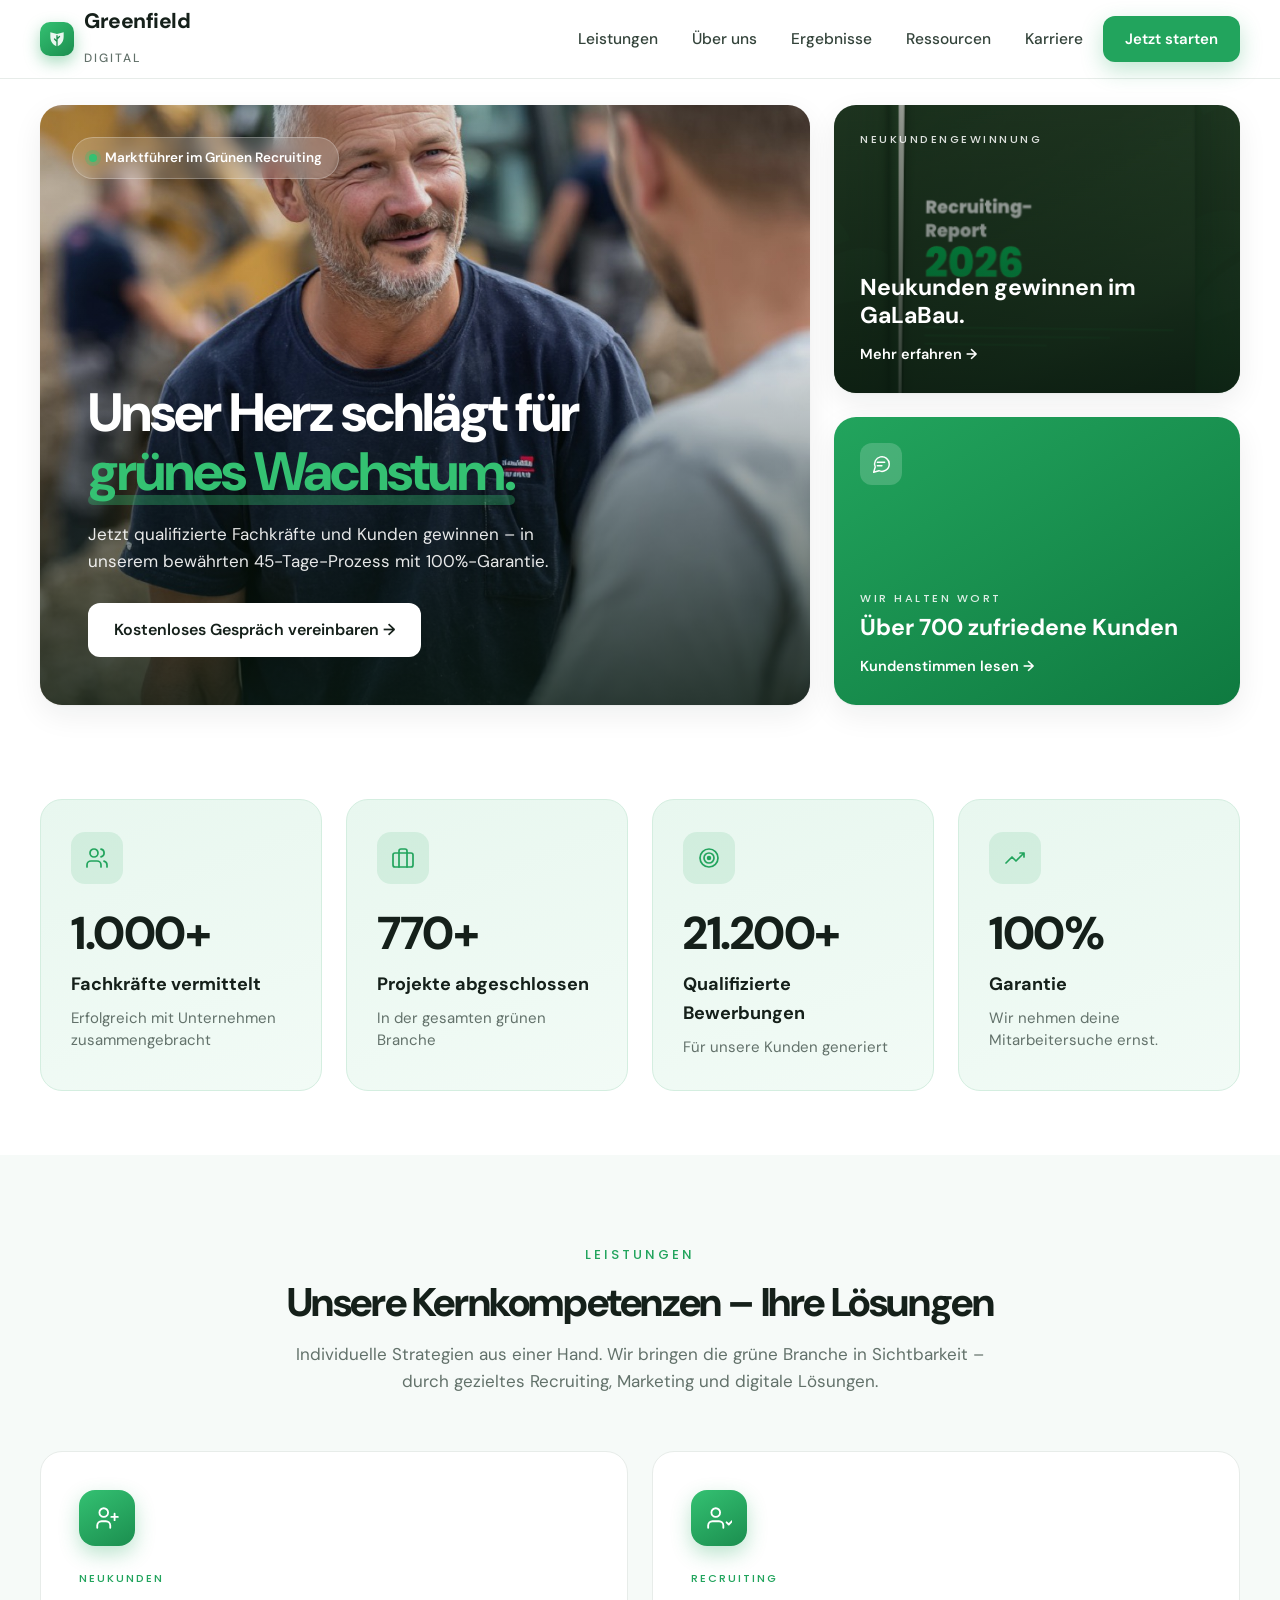
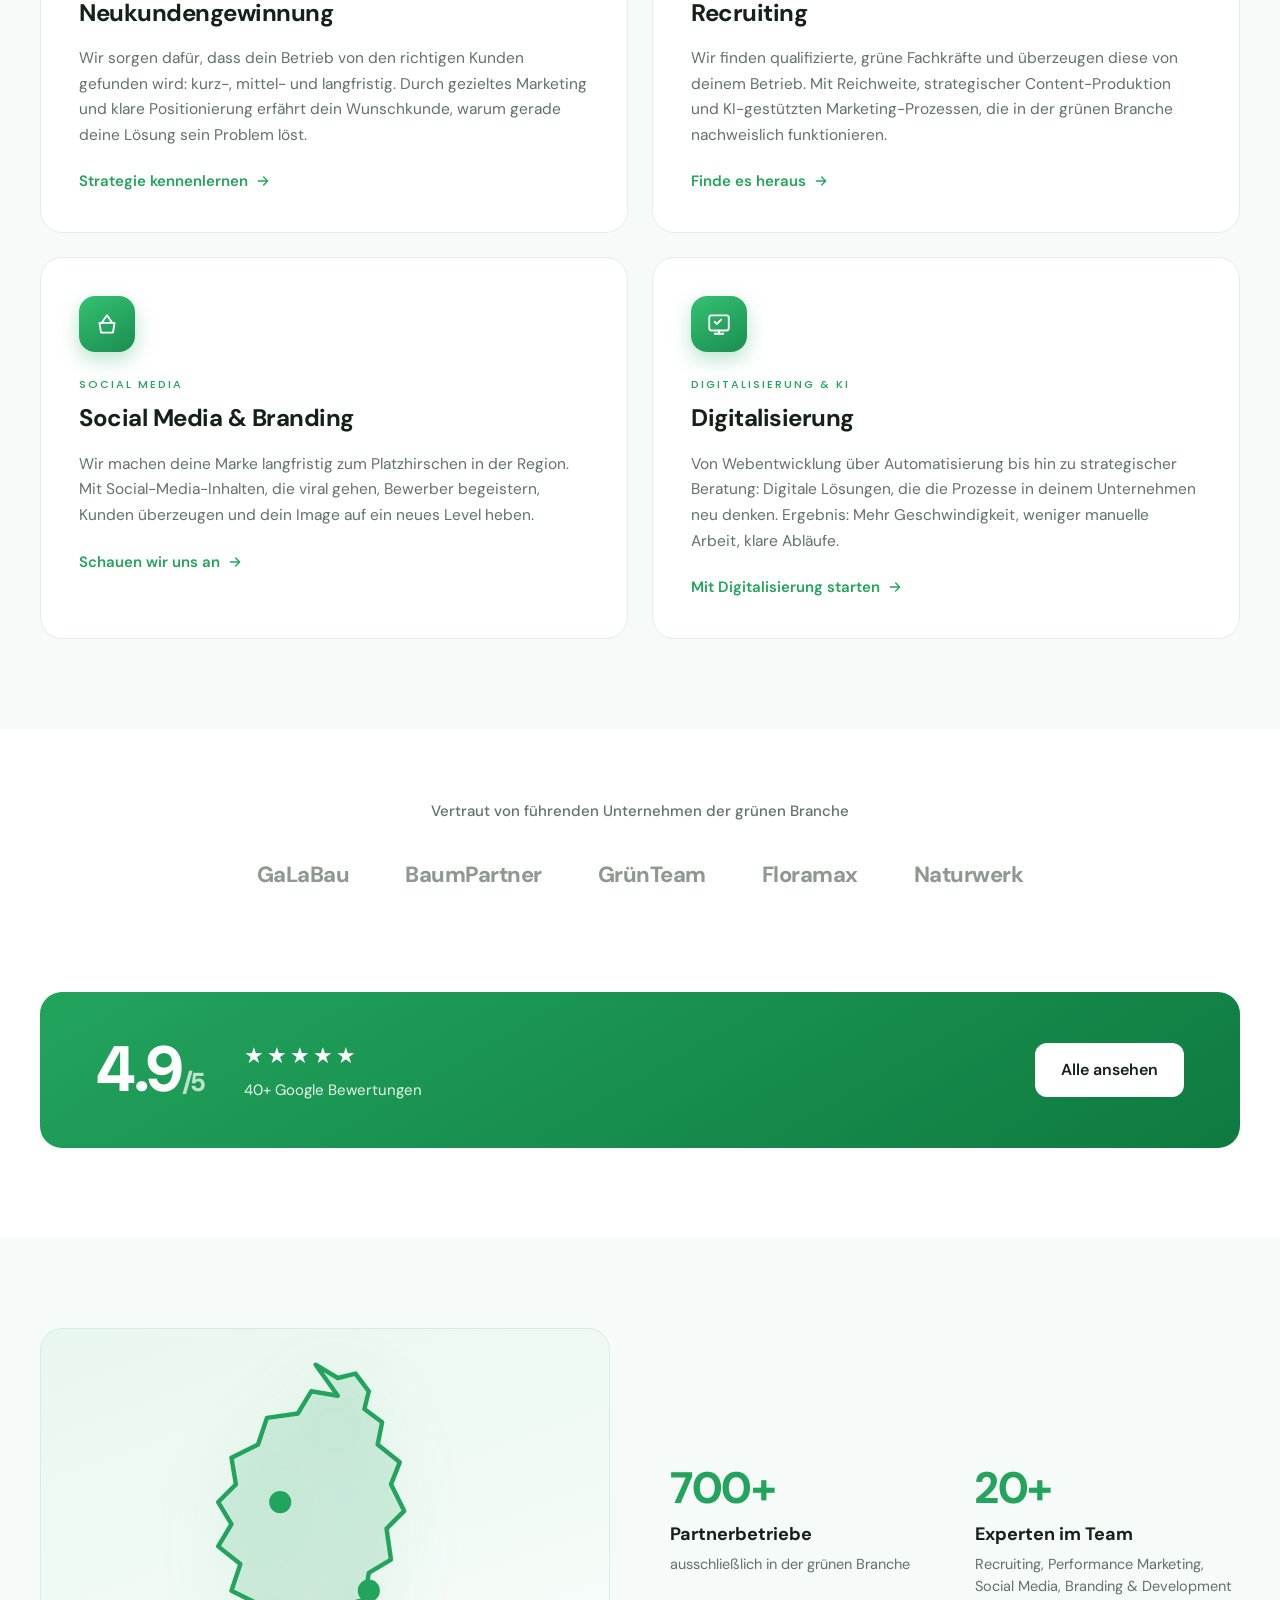
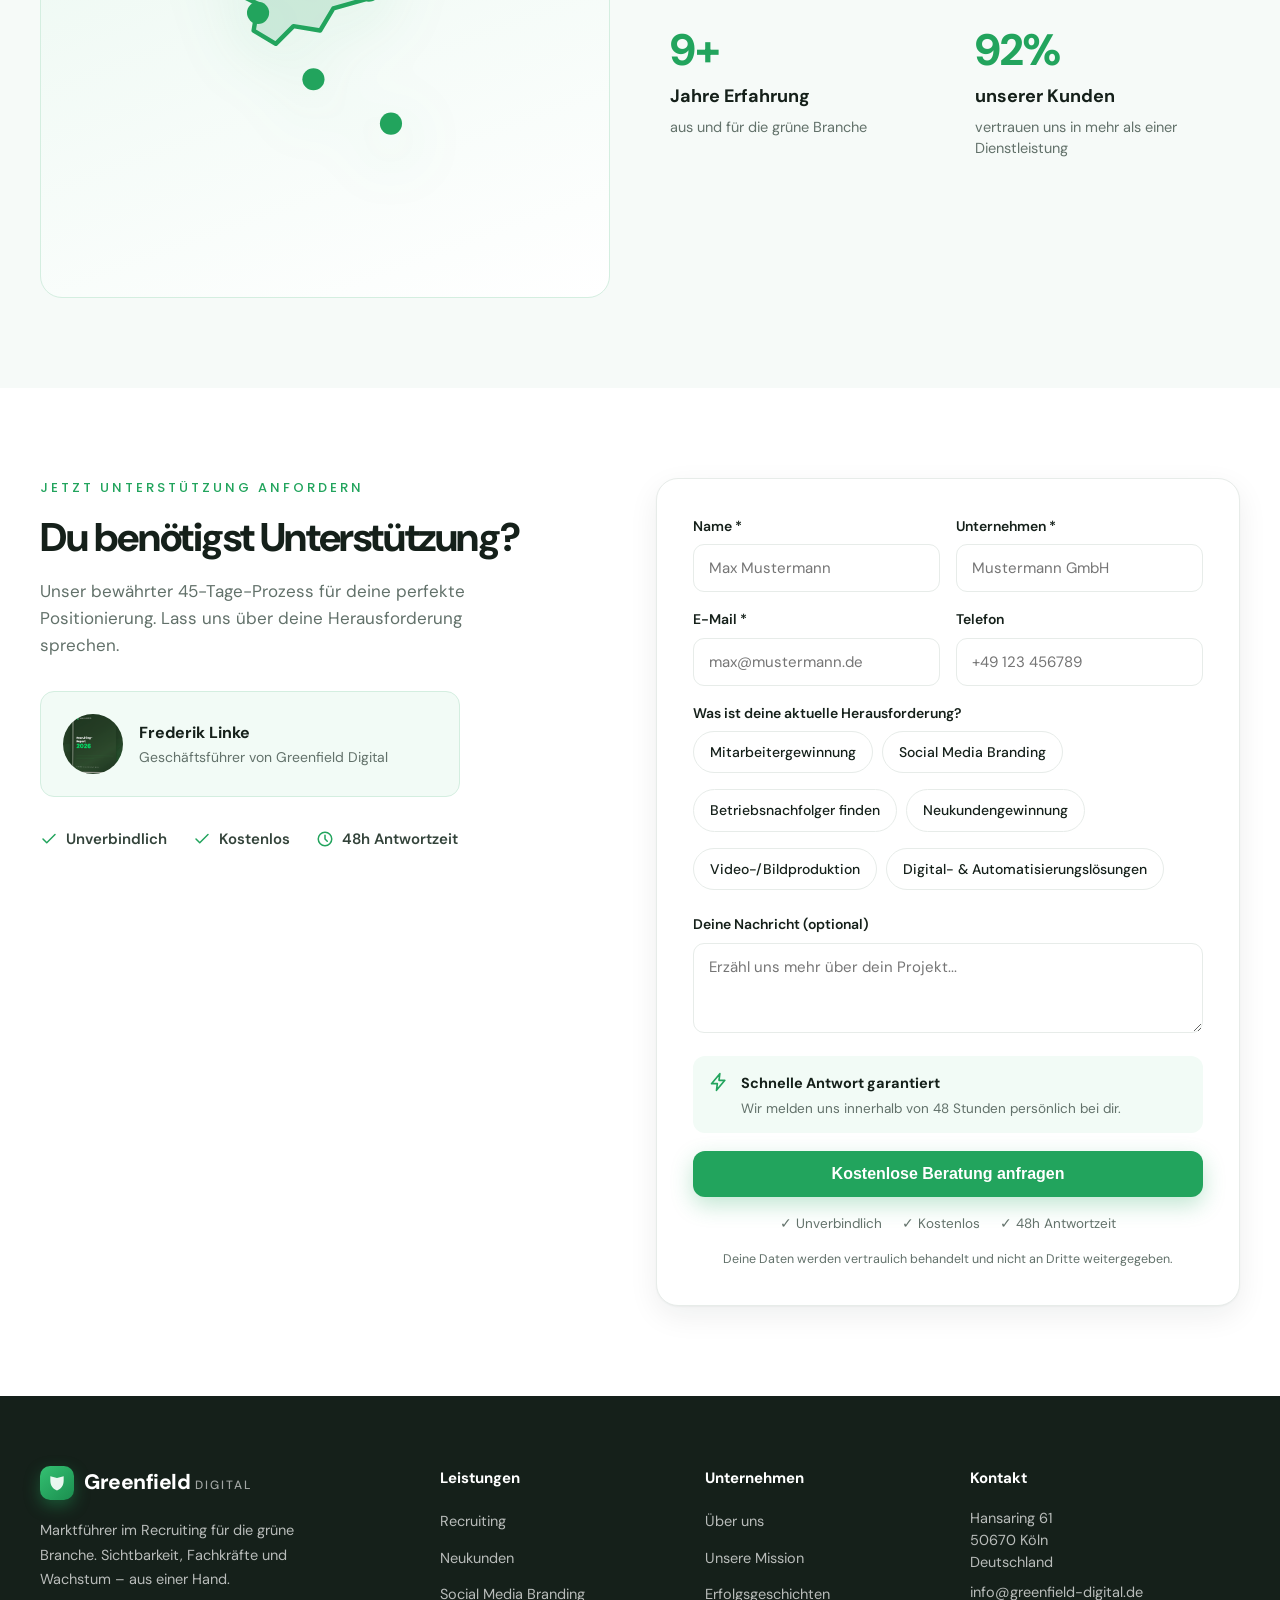
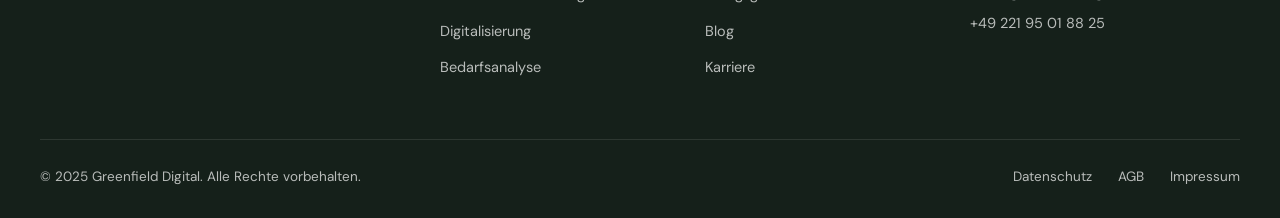
==== index.html @ 6ef6a8eb "Greenfield Digital: Startseite (1:1 Hero/Stats) + Impressum/AGB/Datenschutz + robots/sitemap Co-Auth" ====
<!DOCTYPE html>
<html lang="de">
<head>
<meta charset="UTF-8">
<meta name="viewport" content="width=device-width, initial-scale=1.0">
<title>Greenfield Digital · Recruiting, Marketing & Digitalisierung für die grüne Branche</title>
<meta name="description" content="Greenfield Digital bringt die grüne Branche in Sichtbarkeit. Recruiting, Neukundengewinnung, Social-Media-Branding und Digitalisierung – mit Erfahrung aus über 700 Projekten.">
<meta name="robots" content="index,follow">
<link rel="canonical" href="https://greenfield-digital.de/">
<meta property="og:type" content="website">
<meta property="og:site_name" content="Greenfield Digital">
<meta property="og:title" content="Greenfield Digital · Marktführer im Recruiting für die grüne Branche">
<meta property="og:description" content="Recruiting, Marketing & Digitalisierung für GaLaBau, Baumschulen und die grüne Branche.">
<meta property="og:url" content="https://greenfield-digital.de/">
<meta property="og:image" content="https://greenfield-digital.de/assets/hero.jpg">
<link rel="icon" href="assets/favicon.svg" type="image/svg+xml">
<link rel="preconnect" href="https://fonts.googleapis.com">
<link rel="preconnect" href="https://fonts.gstatic.com" crossorigin>
<link href="https://fonts.googleapis.com/css2?family=DM+Sans:opsz,wght@9..40,400;9..40,500;9..40,600;9..40,700;9..40,800&family=Poppins:wght@500;600&display=swap" rel="stylesheet">
<style>
:root{
  --green:#22A45D; --green-2:#1B8E4F; --green-deep:#0F7A40; --green-glow:#34C172;
  --mint:#E8F7EF; --mint-2:#F2FBF6; --mint-line:#D4EEE0;
  --ink:#15201A; --ink-2:#33433A; --muted:#62716A;
  --bg:#FFFFFF; --soft:#F6FAF8; --line:#E7ECE9;
  --radius:22px; --radius-sm:14px;
  --shadow:0 1px 2px rgba(21,32,26,.04),0 10px 30px rgba(21,32,26,.07);
  --shadow-lg:0 20px 50px rgba(21,32,26,.12);
  --maxw:1320px;
}
*{box-sizing:border-box;margin:0;padding:0}
html{scroll-behavior:smooth}
body{font-family:"DM Sans",-apple-system,BlinkMacSystemFont,"Segoe UI",sans-serif;background:var(--bg);color:var(--ink);line-height:1.6;-webkit-font-smoothing:antialiased}
a{color:inherit;text-decoration:none}
img{max-width:100%;display:block}
.wrap{max-width:var(--maxw);margin:0 auto;padding:0 40px}
.caps{font-family:"Poppins",sans-serif;font-weight:500;font-size:13px;letter-spacing:3px;text-transform:uppercase}
.green{color:var(--green)}
section{position:relative}

/* ---------- Buttons ---------- */
.btn{display:inline-flex;align-items:center;gap:9px;font-weight:600;font-size:16px;padding:14px 26px;border-radius:12px;cursor:pointer;border:0;transition:.18s;white-space:nowrap}
.btn-green{background:var(--green);color:#fff;box-shadow:0 8px 22px rgba(34,164,93,.28)}
.btn-green:hover{background:var(--green-2);transform:translateY(-2px);box-shadow:0 12px 28px rgba(34,164,93,.36)}
.btn-white{background:#fff;color:var(--ink)}
.btn-white:hover{transform:translateY(-2px);box-shadow:var(--shadow)}
.btn-ghost{background:transparent;color:var(--ink);border:1.5px solid var(--line)}
.btn-ghost:hover{border-color:var(--green);color:var(--green)}

/* ---------- Header ---------- */
header{position:sticky;top:0;z-index:60;background:rgba(255,255,255,.86);backdrop-filter:blur(12px);border-bottom:1px solid var(--line)}
.nav{display:flex;align-items:center;gap:16px;height:78px}
.brand{display:flex;align-items:center;gap:10px;font-weight:800;font-size:21px;letter-spacing:-.5px}
.brand .mark{width:34px;height:34px;border-radius:10px;background:linear-gradient(140deg,var(--green-glow),var(--green-2));display:grid;place-items:center;box-shadow:0 6px 16px rgba(34,164,93,.4)}
.brand .mark svg{width:20px;height:20px}
.brand small{font-weight:500;color:var(--muted);letter-spacing:2px;font-size:12px;text-transform:uppercase}
.nav .sp{flex:1}
.nav-links{display:flex;align-items:center;gap:6px}
.nav-link{font-weight:500;font-size:15.5px;color:var(--ink-2);padding:9px 14px;border-radius:9px;transition:.15s}
.nav-link:hover{color:var(--green);background:var(--mint-2)}
.burger{display:none;flex-direction:column;gap:5px;background:none;border:0;cursor:pointer;padding:8px}
.burger span{width:24px;height:2px;background:var(--ink);border-radius:2px;transition:.2s}

/* ---------- Hero ---------- */
.hero{padding:26px 0 30px}
.hero-grid{display:grid;grid-template-columns:1.9fr 1fr;gap:24px;height:600px}
.hero-main{position:relative;border-radius:var(--radius);overflow:hidden;display:flex;flex-direction:column;justify-content:flex-end;padding:48px;color:#fff;box-shadow:var(--shadow)}
.hero-main::after{content:"";position:absolute;inset:0;background:linear-gradient(180deg,rgba(10,30,18,.15) 0%,rgba(10,30,18,.05) 40%,rgba(8,24,14,.78) 100%);z-index:1}
.hero-main img{position:absolute;inset:0;width:100%;height:100%;object-fit:cover;z-index:0}
.hero-main>*{position:relative;z-index:2}
.hero-badge{position:absolute;top:32px;left:32px;display:inline-flex;align-items:center;gap:8px;background:rgba(255,255,255,.16);backdrop-filter:blur(8px);border:1px solid rgba(255,255,255,.25);color:#fff;padding:9px 16px;border-radius:30px;font-size:13.5px;font-weight:600;z-index:2}
.hero-badge .dot{width:8px;height:8px;border-radius:50%;background:var(--green-glow);box-shadow:0 0 0 4px rgba(52,193,114,.3)}
.hero-main h1{font-size:54px;font-weight:800;line-height:1.08;letter-spacing:-2px;max-width:620px}
.hero-main h1 .u{position:relative;color:var(--green-glow)}
.hero-main h1 .u::after{content:"";position:absolute;left:0;right:0;bottom:2px;height:10px;background:rgba(52,193,114,.35);border-radius:6px;z-index:-1}
.hero-main p{margin:20px 0 28px;max-width:500px;font-size:17px;color:rgba(255,255,255,.9)}
.hero-side{display:flex;flex-direction:column;gap:24px}
.hero-card{position:relative;border-radius:var(--radius);overflow:hidden;flex:1;padding:26px;display:flex;flex-direction:column;justify-content:space-between;box-shadow:var(--shadow)}
.hero-card.photo{color:#fff}
.hero-card.photo::after{content:"";position:absolute;inset:0;background:linear-gradient(180deg,rgba(8,24,14,.25),rgba(8,24,14,.8));z-index:1}
.hero-card.photo img{position:absolute;inset:0;width:100%;height:100%;object-fit:cover;z-index:0}
.hero-card.photo>*{position:relative;z-index:2}
.hero-card.green{background:linear-gradient(150deg,var(--green) 0%,var(--green-deep) 100%);color:#fff}
.hero-card .lbl{font-family:"Poppins";font-size:11px;letter-spacing:2.5px;text-transform:uppercase;opacity:.85;font-weight:500}
.hero-card h3{font-size:23px;font-weight:700;line-height:1.2;margin-top:6px}
.hero-card .lnk{font-weight:600;font-size:14.5px;display:inline-flex;align-items:center;gap:6px;margin-top:14px}
.hero-card .qicon{width:42px;height:42px;border-radius:12px;background:rgba(255,255,255,.18);display:grid;place-items:center;margin-bottom:auto}

/* ---------- Stats ---------- */
.stats{padding:64px 0}
.stats-grid{display:grid;grid-template-columns:repeat(4,1fr);gap:24px}
.stat{background:linear-gradient(160deg,var(--mint) 0%,var(--mint-2) 100%);border:1px solid var(--mint-line);border-radius:var(--radius);padding:32px 30px}
.stat .ic{width:52px;height:52px;border-radius:14px;background:rgba(34,164,93,.12);display:grid;place-items:center;margin-bottom:26px}
.stat .ic svg{width:24px;height:24px;stroke:var(--green)}
.stat .num{font-size:46px;font-weight:800;letter-spacing:-1.5px;line-height:1}
.stat .t{font-weight:700;font-size:18px;margin:14px 0 8px}
.stat .s{color:var(--muted);font-size:15px;line-height:1.5}

/* ---------- Section heading ---------- */
.sec-head{text-align:center;max-width:720px;margin:0 auto 56px}
.sec-head .caps{color:var(--green);margin-bottom:14px;display:block}
.sec-head h2{font-size:40px;font-weight:800;letter-spacing:-1.4px;line-height:1.12}
.sec-head p{margin-top:16px;color:var(--muted);font-size:17px}

/* ---------- Kernkompetenzen ---------- */
.komp{padding:90px 0;background:var(--soft)}
.komp-grid{display:grid;grid-template-columns:repeat(2,1fr);gap:24px}
.komp-card{background:#fff;border:1px solid var(--line);border-radius:var(--radius);padding:38px;transition:.2s;position:relative;overflow:hidden}
.komp-card:hover{transform:translateY(-4px);box-shadow:var(--shadow-lg);border-color:var(--mint-line)}
.komp-card .ic{width:56px;height:56px;border-radius:16px;background:linear-gradient(150deg,var(--green-glow),var(--green-2));display:grid;place-items:center;margin-bottom:24px;box-shadow:0 8px 20px rgba(34,164,93,.3)}
.komp-card .ic svg{width:26px;height:26px;stroke:#fff}
.komp-card h3{font-size:24px;font-weight:700;letter-spacing:-.5px}
.komp-card .tag{font-family:"Poppins";font-size:11px;letter-spacing:2px;text-transform:uppercase;color:var(--green);font-weight:500;margin-bottom:6px}
.komp-card p{color:var(--muted);font-size:15.5px;margin:14px 0 20px;line-height:1.65}
.komp-card .lnk{font-weight:600;color:var(--green);display:inline-flex;align-items:center;gap:7px;font-size:15px}
.komp-card .lnk svg{width:16px;height:16px;transition:.2s}
.komp-card:hover .lnk svg{transform:translateX(4px)}

/* ---------- Logos ---------- */
.logos{padding:70px 0;text-align:center}
.logos p{color:var(--muted);font-weight:500;font-size:15px;margin-bottom:34px}
.logo-row{display:flex;align-items:center;justify-content:center;gap:56px;flex-wrap:wrap;opacity:.55}
.logo-row span{font-weight:800;font-size:22px;letter-spacing:-.5px;color:var(--ink-2)}

/* ---------- Review strip ---------- */
.review{padding:30px 0 90px}
.review-box{background:linear-gradient(150deg,var(--green) 0%,var(--green-deep) 100%);border-radius:var(--radius);padding:46px 56px;display:flex;align-items:center;gap:40px;color:#fff;flex-wrap:wrap}
.review-box .score{font-size:64px;font-weight:800;letter-spacing:-2px;line-height:1}
.review-box .score small{font-size:26px;opacity:.7}
.review-box .stars{font-size:22px;letter-spacing:3px}
.review-box .meta{font-size:15px;opacity:.9;margin-top:4px}
.review-box .sp{flex:1}

/* ---------- Map / Zahlen ---------- */
.mapsec{padding:90px 0;background:var(--soft)}
.map-grid{display:grid;grid-template-columns:1fr 1fr;gap:60px;align-items:center}
.map-vis{position:relative;border-radius:var(--radius);overflow:hidden;background:linear-gradient(160deg,var(--mint),#fff);aspect-ratio:1/1;display:grid;place-items:center;border:1px solid var(--mint-line)}
.map-vis svg{width:78%;height:auto;filter:drop-shadow(0 16px 30px rgba(34,164,93,.25))}
.map-stats{display:grid;grid-template-columns:1fr 1fr;gap:30px 40px}
.map-stat .num{font-size:44px;font-weight:800;color:var(--green);letter-spacing:-1.5px;line-height:1}
.map-stat .t{font-weight:700;font-size:18px;margin:10px 0 6px}
.map-stat .s{color:var(--muted);font-size:14.5px;line-height:1.5}

/* ---------- Process / Contact ---------- */
.contact{padding:90px 0}
.contact-grid{display:grid;grid-template-columns:1fr 1.05fr;gap:60px}
.contact-left .caps{color:var(--green);display:block;margin-bottom:16px}
.contact-left h2{font-size:40px;font-weight:800;letter-spacing:-1.4px;line-height:1.12}
.contact-left>p{color:var(--muted);font-size:17px;margin:18px 0 32px;max-width:440px}
.founder{display:flex;align-items:center;gap:16px;padding:22px;background:var(--mint-2);border:1px solid var(--mint-line);border-radius:var(--radius-sm);max-width:420px}
.founder img{width:60px;height:60px;border-radius:50%;object-fit:cover}
.founder b{font-size:16px}.founder span{color:var(--muted);font-size:14px;display:block}
.trust-row{display:flex;gap:26px;margin-top:30px;flex-wrap:wrap}
.trust-row div{display:flex;align-items:center;gap:8px;font-weight:600;font-size:15px;color:var(--ink-2)}
.trust-row svg{width:18px;height:18px;stroke:var(--green)}
.form-card{background:#fff;border:1px solid var(--line);border-radius:var(--radius);padding:36px;box-shadow:var(--shadow)}
.form-row{display:grid;grid-template-columns:1fr 1fr;gap:16px}
.field{margin-bottom:16px}
.field label{display:block;font-weight:600;font-size:14px;margin-bottom:7px}
.field input,.field textarea,.field select{width:100%;border:1.5px solid var(--line);border-radius:11px;padding:13px 15px;font-family:inherit;font-size:15px;color:var(--ink);transition:.15s;background:#fff}
.field input:focus,.field textarea:focus,.field select:focus{outline:0;border-color:var(--green);box-shadow:0 0 0 4px rgba(34,164,93,.12)}
.field textarea{resize:vertical;min-height:90px}
.chips{display:flex;flex-wrap:wrap;gap:9px}
.chip{position:relative;cursor:pointer}
.chip input{position:absolute;opacity:0}
.chip span{display:inline-block;border:1.5px solid var(--line);border-radius:30px;padding:9px 16px;font-size:14px;font-weight:500;transition:.15s}
.chip input:checked+span{background:var(--mint);border-color:var(--green);color:var(--green-deep)}
.form-note{display:flex;gap:12px;align-items:flex-start;background:var(--mint-2);border-radius:12px;padding:14px 16px;margin:6px 0 18px}
.form-note svg{width:20px;height:20px;stroke:var(--green);flex-shrink:0;margin-top:2px}
.form-note b{font-size:14.5px}.form-note p{font-size:13.5px;color:var(--muted);margin-top:2px}
.form-meta{display:flex;gap:20px;justify-content:center;margin-top:16px;color:var(--muted);font-size:13.5px;flex-wrap:wrap}
.form-meta span{display:flex;align-items:center;gap:6px}
.form-disc{text-align:center;color:var(--muted);font-size:12.5px;margin-top:14px}
.form-ok{display:none;text-align:center;padding:40px 20px}
.form-ok svg{width:56px;height:56px;stroke:var(--green);margin:0 auto 16px}
.form-ok h3{font-size:24px;font-weight:800}

/* ---------- Footer ---------- */
footer{background:var(--ink);color:rgba(255,255,255,.7);padding:70px 0 30px}
.foot-grid{display:grid;grid-template-columns:1.6fr 1fr 1fr 1.2fr;gap:40px;padding-bottom:48px;border-bottom:1px solid rgba(255,255,255,.1)}
.foot-brand .brand{color:#fff;margin-bottom:18px}
.foot-brand p{font-size:14.5px;line-height:1.7;max-width:300px}
footer h4{color:#fff;font-size:15px;font-weight:700;margin-bottom:18px}
footer ul{list-style:none}
footer li{margin-bottom:11px}
footer li a{font-size:14.5px;transition:.15s}
footer li a:hover{color:var(--green-glow)}
.foot-contact div{font-size:14.5px;margin-bottom:9px;line-height:1.5}
.foot-bottom{display:flex;justify-content:space-between;align-items:center;padding-top:26px;flex-wrap:wrap;gap:14px;font-size:13.5px}
.foot-bottom a{margin-left:22px}.foot-bottom a:hover{color:var(--green-glow)}

/* ---------- Reveal animation ---------- */
.rv{opacity:0;transform:translateY(28px);transition:opacity .7s cubic-bezier(.2,.6,.2,1),transform .7s cubic-bezier(.2,.6,.2,1)}
.rv.in{opacity:1;transform:none}

/* ---------- Responsive ---------- */
@media(max-width:980px){
  .wrap{padding:0 22px}
  .nav-links{display:none}
  .burger{display:flex}
  .nav-links.open{display:flex;position:absolute;top:78px;left:0;right:0;flex-direction:column;background:#fff;padding:16px 22px;border-bottom:1px solid var(--line);gap:4px}
  .hero-grid{grid-template-columns:1fr;height:auto}
  .hero-main{height:520px}
  .hero-side{flex-direction:row}
  .stats-grid{grid-template-columns:repeat(2,1fr)}
  .komp-grid{grid-template-columns:1fr}
  .map-grid,.contact-grid{grid-template-columns:1fr;gap:40px}
  .map-vis{max-width:420px;margin:0 auto;width:100%}
  .foot-grid{grid-template-columns:1fr 1fr}
  .hero-main h1{font-size:40px}
  .sec-head h2,.contact-left h2{font-size:30px}
}
@media(max-width:600px){
  .hero-side{flex-direction:column}
  .stats-grid{grid-template-columns:1fr}
  .form-row{grid-template-columns:1fr}
  .foot-grid{grid-template-columns:1fr}
  .review-box{padding:32px}
  .hero-main{padding:30px}
}
</style>
</head>
<body>

<!-- ============ HEADER ============ -->
<header>
  <div class="wrap nav">
    <a href="/" class="brand">
      <span class="mark"><svg viewBox="0 0 24 24" fill="none"><path d="M12 21c5-2 8-6 8-12V4l-8 2-8-2v5c0 6 3 10 8 12Z" fill="#fff" opacity=".9"/><path d="M12 21V8M12 12l3-3M12 15l-3-3" stroke="var(--green-2)" stroke-width="1.6" stroke-linecap="round"/></svg></span>
      <span>Greenfield<br><small>Digital</small></span>
    </a>
    <div class="sp"></div>
    <nav class="nav-links" id="menu">
      <a class="nav-link" href="#leistungen">Leistungen</a>
      <a class="nav-link" href="#ueber">Über uns</a>
      <a class="nav-link" href="#ergebnisse">Ergebnisse</a>
      <a class="nav-link" href="#ressourcen">Ressourcen</a>
      <a class="nav-link" href="#karriere">Karriere</a>
      <a class="btn btn-green" href="#kontakt" style="padding:11px 22px;font-size:15px">Jetzt starten</a>
    </nav>
    <button class="burger" id="burger" aria-label="Menü"><span></span><span></span><span></span></button>
  </div>
</header>

<!-- ============ HERO ============ -->
<section class="hero">
  <div class="wrap">
    <div class="hero-grid">
      <div class="hero-main">
        <img src="assets/hero.jpg" alt="Grüne Landschaft – Greenfield Digital">
        <span class="hero-badge"><span class="dot"></span>Marktführer im Grünen Recruiting</span>
        <h1>Unser Herz schlägt für <span class="u">grünes Wachstum.</span></h1>
        <p>Jetzt qualifizierte Fachkräfte und Kunden gewinnen – in unserem bewährten 45-Tage-Prozess mit 100%-Garantie.</p>
        <div><a href="#kontakt" class="btn btn-white">Kostenloses Gespräch vereinbaren →</a></div>
      </div>
      <div class="hero-side">
        <div class="hero-card photo">
          <img src="assets/team-1.jpg" alt="Neukunden gewinnen im GaLaBau">
          <span class="lbl">Neukundengewinnung</span>
          <div>
            <h3>Neukunden gewinnen im GaLaBau.</h3>
            <a class="lnk" href="#leistungen">Mehr erfahren →</a>
          </div>
        </div>
        <div class="hero-card green">
          <span class="qicon"><svg viewBox="0 0 24 24" width="22" height="22" fill="none"><path d="M8 10h8M8 14h5M21 12a8 8 0 0 1-11.3 7.3L4 21l1.7-5.7A8 8 0 1 1 21 12Z" stroke="#fff" stroke-width="1.6" stroke-linecap="round" stroke-linejoin="round"/></svg></span>
          <span class="lbl">Wir halten Wort</span>
          <div>
            <h3>Über 700 zufriedene Kunden</h3>
            <a class="lnk" href="#ergebnisse">Kundenstimmen lesen →</a>
          </div>
        </div>
      </div>
    </div>
  </div>
</section>

<!-- ============ STATS ============ -->
<section class="stats" id="ergebnisse">
  <div class="wrap">
    <div class="stats-grid">
      <div class="stat rv">
        <div class="ic"><svg viewBox="0 0 24 24" fill="none" stroke-width="1.7"><path d="M16 21v-2a4 4 0 0 0-4-4H6a4 4 0 0 0-4 4v2M9 11a4 4 0 1 0 0-8 4 4 0 0 0 0 8ZM22 21v-2a4 4 0 0 0-3-3.9M16 3.1a4 4 0 0 1 0 7.8" stroke-linecap="round" stroke-linejoin="round"/></svg></div>
        <div class="num">1.000+</div><div class="t">Fachkräfte vermittelt</div>
        <div class="s">Erfolgreich mit Unternehmen zusammengebracht</div>
      </div>
      <div class="stat rv">
        <div class="ic"><svg viewBox="0 0 24 24" fill="none" stroke-width="1.7"><rect x="2" y="7" width="20" height="14" rx="2"/><path d="M16 21V5a2 2 0 0 0-2-2h-4a2 2 0 0 0-2 2v16" stroke-linecap="round"/></svg></div>
        <div class="num">770+</div><div class="t">Projekte abgeschlossen</div>
        <div class="s">In der gesamten grünen Branche</div>
      </div>
      <div class="stat rv">
        <div class="ic"><svg viewBox="0 0 24 24" fill="none" stroke-width="1.7"><circle cx="12" cy="12" r="9"/><circle cx="12" cy="12" r="5"/><circle cx="12" cy="12" r="1.4" fill="var(--green)"/></svg></div>
        <div class="num">21.200+</div><div class="t">Qualifizierte Bewerbungen</div>
        <div class="s">Für unsere Kunden generiert</div>
      </div>
      <div class="stat rv">
        <div class="ic"><svg viewBox="0 0 24 24" fill="none" stroke-width="1.7"><path d="M3 17l6-6 4 4 8-8M21 7v4M21 7h-4" stroke-linecap="round" stroke-linejoin="round"/></svg></div>
        <div class="num">100%</div><div class="t">Garantie</div>
        <div class="s">Wir nehmen deine Mitarbeitersuche ernst.</div>
      </div>
    </div>
  </div>
</section>

<!-- ============ KERNKOMPETENZEN ============ -->
<section class="komp" id="leistungen">
  <div class="wrap">
    <div class="sec-head rv">
      <span class="caps">Leistungen</span>
      <h2>Unsere Kernkompetenzen – Ihre Lösungen</h2>
      <p>Individuelle Strategien aus einer Hand. Wir bringen die grüne Branche in Sichtbarkeit – durch gezieltes Recruiting, Marketing und digitale Lösungen.</p>
    </div>
    <div class="komp-grid">
      <div class="komp-card rv">
        <div class="ic"><svg viewBox="0 0 24 24" fill="none" stroke-width="1.7"><path d="M3 21v-2a4 4 0 0 1 4-4h4a4 4 0 0 1 4 4v2M9 11a4 4 0 1 0 0-8 4 4 0 0 0 0 8ZM19 8v6M16 11h6" stroke-linecap="round" stroke-linejoin="round"/></svg></div>
        <div class="tag">Neukunden</div>
        <h3>Neukundengewinnung</h3>
        <p>Wir sorgen dafür, dass dein Betrieb von den richtigen Kunden gefunden wird: kurz-, mittel- und langfristig. Durch gezieltes Marketing und klare Positionierung erfährt dein Wunschkunde, warum gerade deine Lösung sein Problem löst.</p>
        <a class="lnk" href="#kontakt">Strategie kennenlernen <svg viewBox="0 0 24 24" fill="none" stroke="currentColor" stroke-width="2"><path d="M5 12h14M13 6l6 6-6 6" stroke-linecap="round" stroke-linejoin="round"/></svg></a>
      </div>
      <div class="komp-card rv">
        <div class="ic"><svg viewBox="0 0 24 24" fill="none" stroke-width="1.7"><path d="M16 21v-2a4 4 0 0 0-4-4H6a4 4 0 0 0-4 4v2M9 11a4 4 0 1 0 0-8 4 4 0 0 0 0 8ZM19 16l2 2 4-4" stroke-linecap="round" stroke-linejoin="round"/></svg></div>
        <div class="tag">Recruiting</div>
        <h3>Recruiting</h3>
        <p>Wir finden qualifizierte, grüne Fachkräfte und überzeugen diese von deinem Betrieb. Mit Reichweite, strategischer Content-Produktion und KI-gestützten Marketing-Prozessen, die in der grünen Branche nachweislich funktionieren.</p>
        <a class="lnk" href="#kontakt">Finde es heraus <svg viewBox="0 0 24 24" fill="none" stroke="currentColor" stroke-width="2"><path d="M5 12h14M13 6l6 6-6 6" stroke-linecap="round" stroke-linejoin="round"/></svg></a>
      </div>
      <div class="komp-card rv">
        <div class="ic"><svg viewBox="0 0 24 24" fill="none" stroke-width="1.7"><path d="M7 11l5-7 5 7M5 11h14l-1.5 9h-11L5 11Z" stroke-linecap="round" stroke-linejoin="round"/></svg></div>
        <div class="tag">Social Media</div>
        <h3>Social Media &amp; Branding</h3>
        <p>Wir machen deine Marke langfristig zum Platzhirschen in der Region. Mit Social-Media-Inhalten, die viral gehen, Bewerber begeistern, Kunden überzeugen und dein Image auf ein neues Level heben.</p>
        <a class="lnk" href="#kontakt">Schauen wir uns an <svg viewBox="0 0 24 24" fill="none" stroke="currentColor" stroke-width="2"><path d="M5 12h14M13 6l6 6-6 6" stroke-linecap="round" stroke-linejoin="round"/></svg></a>
      </div>
      <div class="komp-card rv">
        <div class="ic"><svg viewBox="0 0 24 24" fill="none" stroke-width="1.7"><rect x="3" y="4" width="18" height="14" rx="2"/><path d="M8 21h8M12 18v3M8 10l2 2 4-4" stroke-linecap="round" stroke-linejoin="round"/></svg></div>
        <div class="tag">Digitalisierung &amp; KI</div>
        <h3>Digitalisierung</h3>
        <p>Von Webentwicklung über Automatisierung bis hin zu strategischer Beratung: Digitale Lösungen, die die Prozesse in deinem Unternehmen neu denken. Ergebnis: Mehr Geschwindigkeit, weniger manuelle Arbeit, klare Abläufe.</p>
        <a class="lnk" href="#kontakt">Mit Digitalisierung starten <svg viewBox="0 0 24 24" fill="none" stroke="currentColor" stroke-width="2"><path d="M5 12h14M13 6l6 6-6 6" stroke-linecap="round" stroke-linejoin="round"/></svg></a>
      </div>
    </div>
  </div>
</section>

<!-- ============ LOGOS ============ -->
<section class="logos" id="ueber">
  <div class="wrap">
    <p>Vertraut von führenden Unternehmen der grünen Branche</p>
    <div class="logo-row">
      <span>GaLaBau</span><span>BaumPartner</span><span>GrünTeam</span><span>Floramax</span><span>Naturwerk</span>
    </div>
  </div>
</section>

<!-- ============ REVIEW STRIP ============ -->
<section class="review">
  <div class="wrap">
    <div class="review-box rv">
      <div class="score">4.9<small>/5</small></div>
      <div>
        <div class="stars">★★★★★</div>
        <div class="meta">40+ Google Bewertungen</div>
      </div>
      <div class="sp"></div>
      <a href="#ergebnisse" class="btn btn-white">Alle ansehen</a>
    </div>
  </div>
</section>

<!-- ============ MAP / ZAHLEN ============ -->
<section class="mapsec">
  <div class="wrap">
    <div class="map-grid">
      <div class="map-vis rv">
        <svg viewBox="0 0 200 240" fill="none" aria-label="Deutschland">
          <path d="M96 8l10 6 8-2 6 8-2 8 8 6-2 10 10 8-4 10 6 12-8 8 2 14-10 6-2 12-14 4-6 10-12-2-8 8-10-6 2-12-12-6 4-12-10-8 6-10-6-10 8-8-2-12 12-6 4-12 14-2 6-10 12 2Z" fill="var(--green)" opacity=".15"/>
          <path d="M96 8l10 6 8-2 6 8-2 8 8 6-2 10 10 8-4 10 6 12-8 8 2 14-10 6-2 12-14 4-6 10-12-2-8 8-10-6 2-12-12-6 4-12-10-8 6-10-6-10 8-8-2-12 12-6 4-12 14-2 6-10 12 2Z" stroke="var(--green)" stroke-width="2" stroke-linejoin="round"/>
          <circle cx="80" cy="70" r="5" fill="var(--green)"/><circle cx="120" cy="110" r="5" fill="var(--green)"/>
          <circle cx="95" cy="150" r="5" fill="var(--green)"/><circle cx="70" cy="120" r="5" fill="var(--green)"/>
          <circle cx="130" cy="170" r="5" fill="var(--green)"/>
        </svg>
      </div>
      <div>
        <div class="map-stats">
          <div class="map-stat rv"><div class="num">700+</div><div class="t">Partnerbetriebe</div><div class="s">ausschließlich in der grünen Branche</div></div>
          <div class="map-stat rv"><div class="num">20+</div><div class="t">Experten im Team</div><div class="s">Recruiting, Performance Marketing, Social Media, Branding & Development</div></div>
          <div class="map-stat rv"><div class="num">9+</div><div class="t">Jahre Erfahrung</div><div class="s">aus und für die grüne Branche</div></div>
          <div class="map-stat rv"><div class="num">92%</div><div class="t">unserer Kunden</div><div class="s">vertrauen uns in mehr als einer Dienstleistung</div></div>
        </div>
      </div>
    </div>
  </div>
</section>

<!-- ============ KONTAKT / PROZESS ============ -->
<section class="contact" id="kontakt">
  <div class="wrap">
    <div class="contact-grid">
      <div class="contact-left rv">
        <span class="caps">Jetzt Unterstützung anfordern</span>
        <h2>Du benötigst Unterstützung?</h2>
        <p>Unser bewährter 45-Tage-Prozess für deine perfekte Positionierung. Lass uns über deine Herausforderung sprechen.</p>
        <div class="founder">
          <img src="assets/team-1.jpg" alt="Frederik Linke">
          <div><b>Frederik Linke</b><span>Geschäftsführer von Greenfield Digital</span></div>
        </div>
        <div class="trust-row">
          <div><svg viewBox="0 0 24 24" fill="none" stroke-width="2"><path d="M20 6 9 17l-5-5" stroke-linecap="round" stroke-linejoin="round"/></svg>Unverbindlich</div>
          <div><svg viewBox="0 0 24 24" fill="none" stroke-width="2"><path d="M20 6 9 17l-5-5" stroke-linecap="round" stroke-linejoin="round"/></svg>Kostenlos</div>
          <div><svg viewBox="0 0 24 24" fill="none" stroke-width="2"><path d="M12 7v5l3 3" stroke-linecap="round" stroke-linejoin="round"/><circle cx="12" cy="12" r="9"/></svg>48h Antwortzeit</div>
        </div>
      </div>
      <div class="form-card rv">
        <form id="leadForm">
          <div class="form-row">
            <div class="field"><label>Name *</label><input name="name" required placeholder="Max Mustermann"></div>
            <div class="field"><label>Unternehmen *</label><input name="unternehmen" required placeholder="Mustermann GmbH"></div>
          </div>
          <div class="form-row">
            <div class="field"><label>E-Mail *</label><input name="email" type="email" required placeholder="max@mustermann.de"></div>
            <div class="field"><label>Telefon</label><input name="telefon" placeholder="+49 123 456789"></div>
          </div>
          <div class="field">
            <label>Was ist deine aktuelle Herausforderung?</label>
            <div class="chips">
              <label class="chip"><input type="checkbox" name="herausforderung" value="Mitarbeitergewinnung"><span>Mitarbeitergewinnung</span></label>
              <label class="chip"><input type="checkbox" name="herausforderung" value="Social Media Branding"><span>Social Media Branding</span></label>
              <label class="chip"><input type="checkbox" name="herausforderung" value="Betriebsnachfolger finden"><span>Betriebsnachfolger finden</span></label>
              <label class="chip"><input type="checkbox" name="herausforderung" value="Neukundengewinnung"><span>Neukundengewinnung</span></label>
              <label class="chip"><input type="checkbox" name="herausforderung" value="Video-/Bildproduktion"><span>Video-/Bildproduktion</span></label>
              <label class="chip"><input type="checkbox" name="herausforderung" value="Digital- & Automatisierungslösungen"><span>Digital- &amp; Automatisierungslösungen</span></label>
            </div>
          </div>
          <div class="field"><label>Deine Nachricht (optional)</label><textarea name="nachricht" placeholder="Erzähl uns mehr über dein Projekt..."></textarea></div>
          <div class="form-note">
            <svg viewBox="0 0 24 24" fill="none" stroke-width="2"><path d="M13 2 3 14h7l-1 8 10-12h-7l1-8Z" stroke-linecap="round" stroke-linejoin="round"/></svg>
            <div><b>Schnelle Antwort garantiert</b><p>Wir melden uns innerhalb von 48 Stunden persönlich bei dir.</p></div>
          </div>
          <button type="submit" class="btn btn-green" style="width:100%;justify-content:center">Kostenlose Beratung anfragen</button>
          <div class="form-meta">
            <span>✓ Unverbindlich</span><span>✓ Kostenlos</span><span>✓ 48h Antwortzeit</span>
          </div>
          <p class="form-disc">Deine Daten werden vertraulich behandelt und nicht an Dritte weitergegeben.</p>
        </form>
        <div class="form-ok" id="formOk">
          <svg viewBox="0 0 24 24" fill="none" stroke-width="2"><circle cx="12" cy="12" r="10"/><path d="M8 12l3 3 5-6" stroke-linecap="round" stroke-linejoin="round"/></svg>
          <h3>Vielen Dank!</h3>
          <p style="color:var(--muted);margin-top:8px">Wir haben deine Anfrage erhalten und melden uns innerhalb von 48 Stunden bei dir.</p>
        </div>
      </div>
    </div>
  </div>
</section>

<!-- ============ FOOTER ============ -->
<footer id="karriere">
  <div class="wrap">
    <div class="foot-grid">
      <div class="foot-brand">
        <div class="brand"><span class="mark"><svg viewBox="0 0 24 24" fill="none"><path d="M12 21c5-2 8-6 8-12V4l-8 2-8-2v5c0 6 3 10 8 12Z" fill="#fff" opacity=".9"/></svg></span><span>Greenfield <small style="color:rgba(255,255,255,.6)">Digital</small></span></div>
        <p>Marktführer im Recruiting für die grüne Branche. Sichtbarkeit, Fachkräfte und Wachstum – aus einer Hand.</p>
      </div>
      <div>
        <h4>Leistungen</h4>
        <ul>
          <li><a href="#leistungen">Recruiting</a></li>
          <li><a href="#leistungen">Neukunden</a></li>
          <li><a href="#leistungen">Social Media Branding</a></li>
          <li><a href="#leistungen">Digitalisierung</a></li>
          <li><a href="#kontakt">Bedarfsanalyse</a></li>
        </ul>
      </div>
      <div>
        <h4>Unternehmen</h4>
        <ul>
          <li><a href="#ueber">Über uns</a></li>
          <li><a href="#ueber">Unsere Mission</a></li>
          <li><a href="#ergebnisse">Erfolgsgeschichten</a></li>
          <li><a href="#ressourcen">Blog</a></li>
          <li><a href="#karriere">Karriere</a></li>
        </ul>
      </div>
      <div class="foot-contact">
        <h4>Kontakt</h4>
        <div>Hansaring 61<br>50670 Köln<br>Deutschland</div>
        <div><a href="mailto:info@greenfield-digital.de">info@greenfield-digital.de</a></div>
        <div><a href="tel:+4922195018825">+49 221 95 01 88 25</a></div>
      </div>
    </div>
    <div class="foot-bottom">
      <div>© 2025 Greenfield Digital. Alle Rechte vorbehalten.</div>
      <div>
        <a href="datenschutz.html">Datenschutz</a>
        <a href="agb.html">AGB</a>
        <a href="impressum.html">Impressum</a>
      </div>
    </div>
  </div>
</footer>

<script>
// Mobile menu
const burger=document.getElementById('burger'),menu=document.getElementById('menu');
burger.addEventListener('click',()=>menu.classList.toggle('open'));
menu.querySelectorAll('a').forEach(a=>a.addEventListener('click',()=>menu.classList.remove('open')));

// Scroll reveal
const io=new IntersectionObserver((es)=>{es.forEach(e=>{if(e.isIntersecting){e.target.classList.add('in');io.unobserve(e.target);}})},{threshold:.12});
document.querySelectorAll('.rv').forEach((el,i)=>{el.style.transitionDelay=(i%4*60)+'ms';io.observe(el);});

// Count-up for stat numbers
function countUp(el){
  const raw=el.textContent.trim();const m=raw.match(/([\d.]+)/);if(!m)return;
  const target=parseFloat(m[1].replace('.',''));const suffix=raw.replace(/[\d.]+/,'');
  let cur=0;const step=Math.ceil(target/40);
  const t=setInterval(()=>{cur+=step;if(cur>=target){cur=target;clearInterval(t);}
    el.textContent=(cur>=1000?cur.toLocaleString('de-DE'):cur)+suffix;},22);
}
const ioNum=new IntersectionObserver((es)=>{es.forEach(e=>{if(e.isIntersecting){countUp(e.target);ioNum.unobserve(e.target);}})},{threshold:.6});
document.querySelectorAll('.stat .num, .map-stat .num').forEach(el=>ioNum.observe(el));

// Form -> Make webhook (Kunden)
const WEBHOOK="https://hook.eu1.make.com/1vmdn2c448cipbaicb2u9hqym6jl8fdk";
document.getElementById('leadForm').addEventListener('submit',async(e)=>{
  e.preventDefault();const f=e.target;const btn=f.querySelector('button[type=submit]');
  btn.disabled=true;btn.textContent='Wird gesendet...';
  const data={};new FormData(f).forEach((v,k)=>{data[k]=data[k]?data[k]+', '+v:v;});
  data.quelle='greenfield-digital.de';data.zeitpunkt=new Date().toISOString();
  try{
    await fetch(WEBHOOK,{method:'POST',headers:{'Content-Type':'application/json'},body:JSON.stringify(data)});
    f.style.display='none';document.getElementById('formOk').style.display='block';
  }catch(err){btn.disabled=false;btn.textContent='Kostenlose Beratung anfragen';alert('Es ist ein Fehler aufgetreten. Bitte versuche es erneut oder schreibe an info@greenfield-digital.de.');}
});
</script>
</body>
</html>
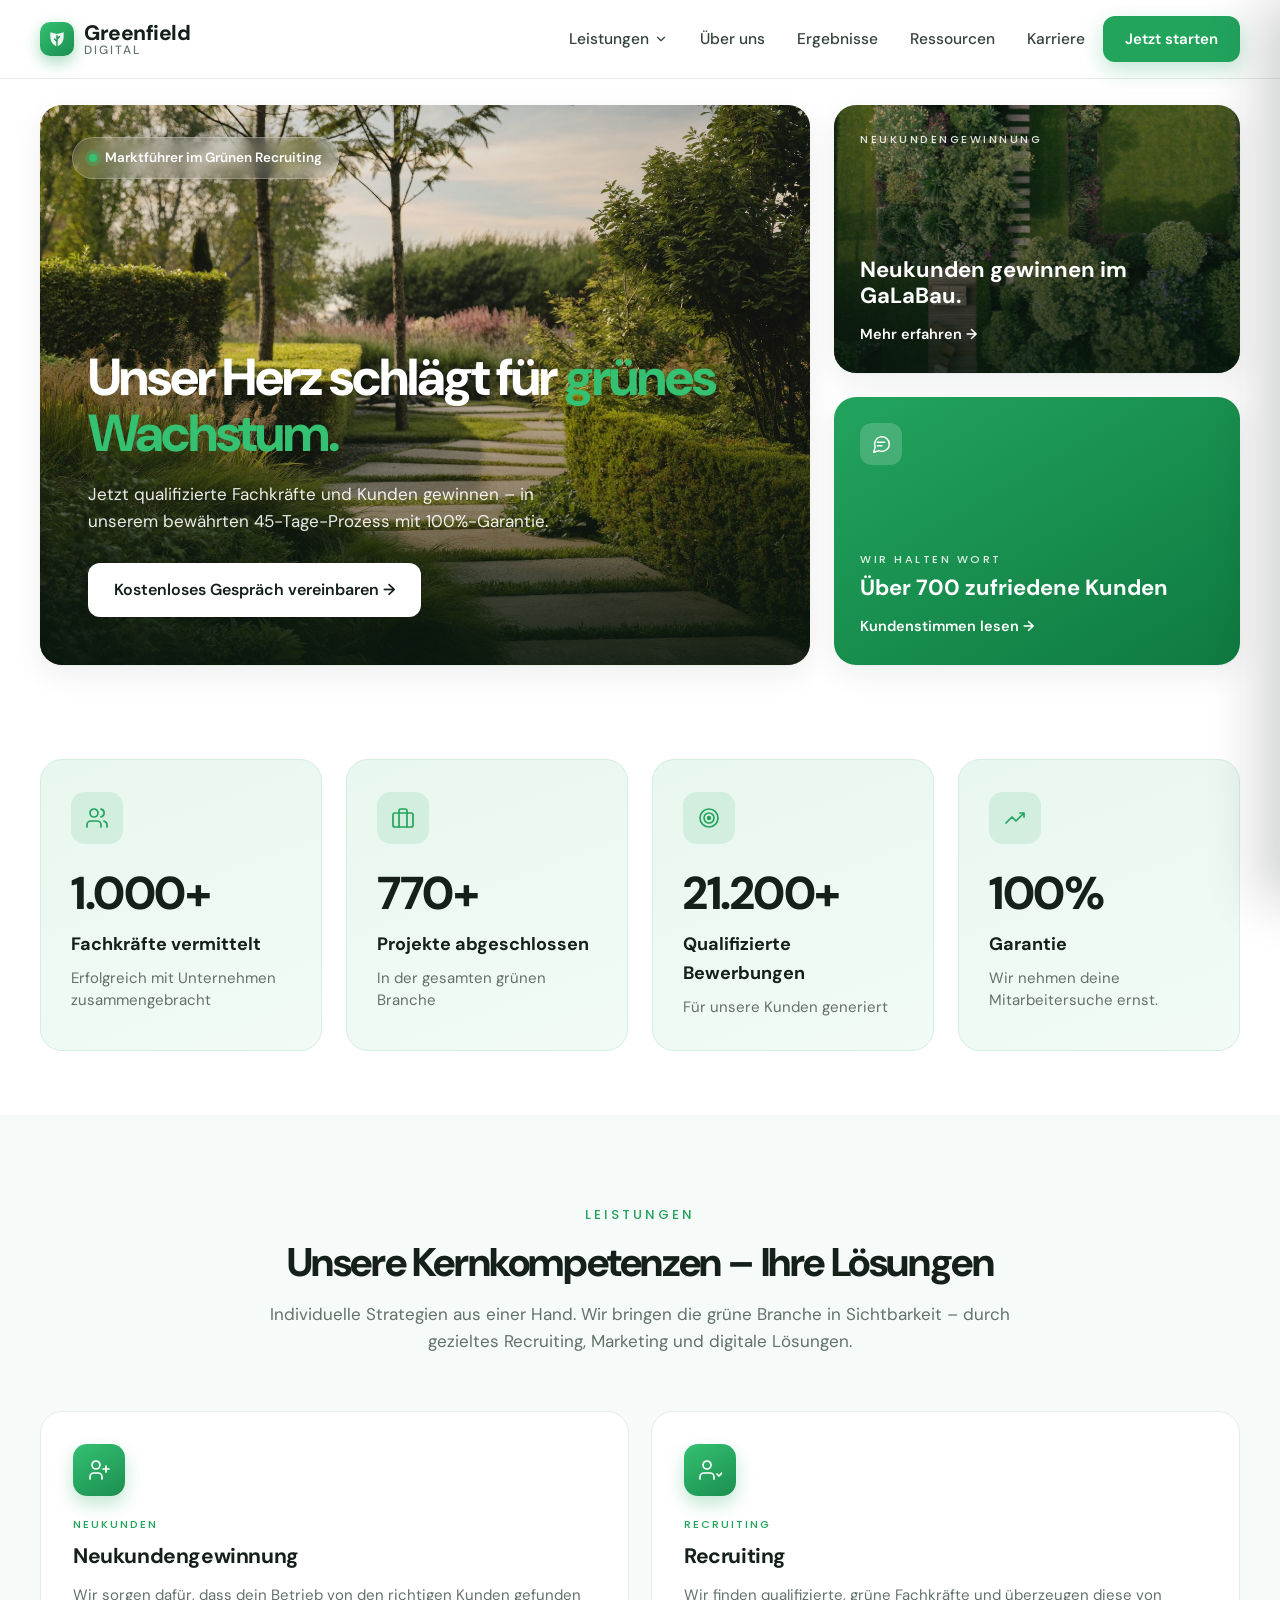
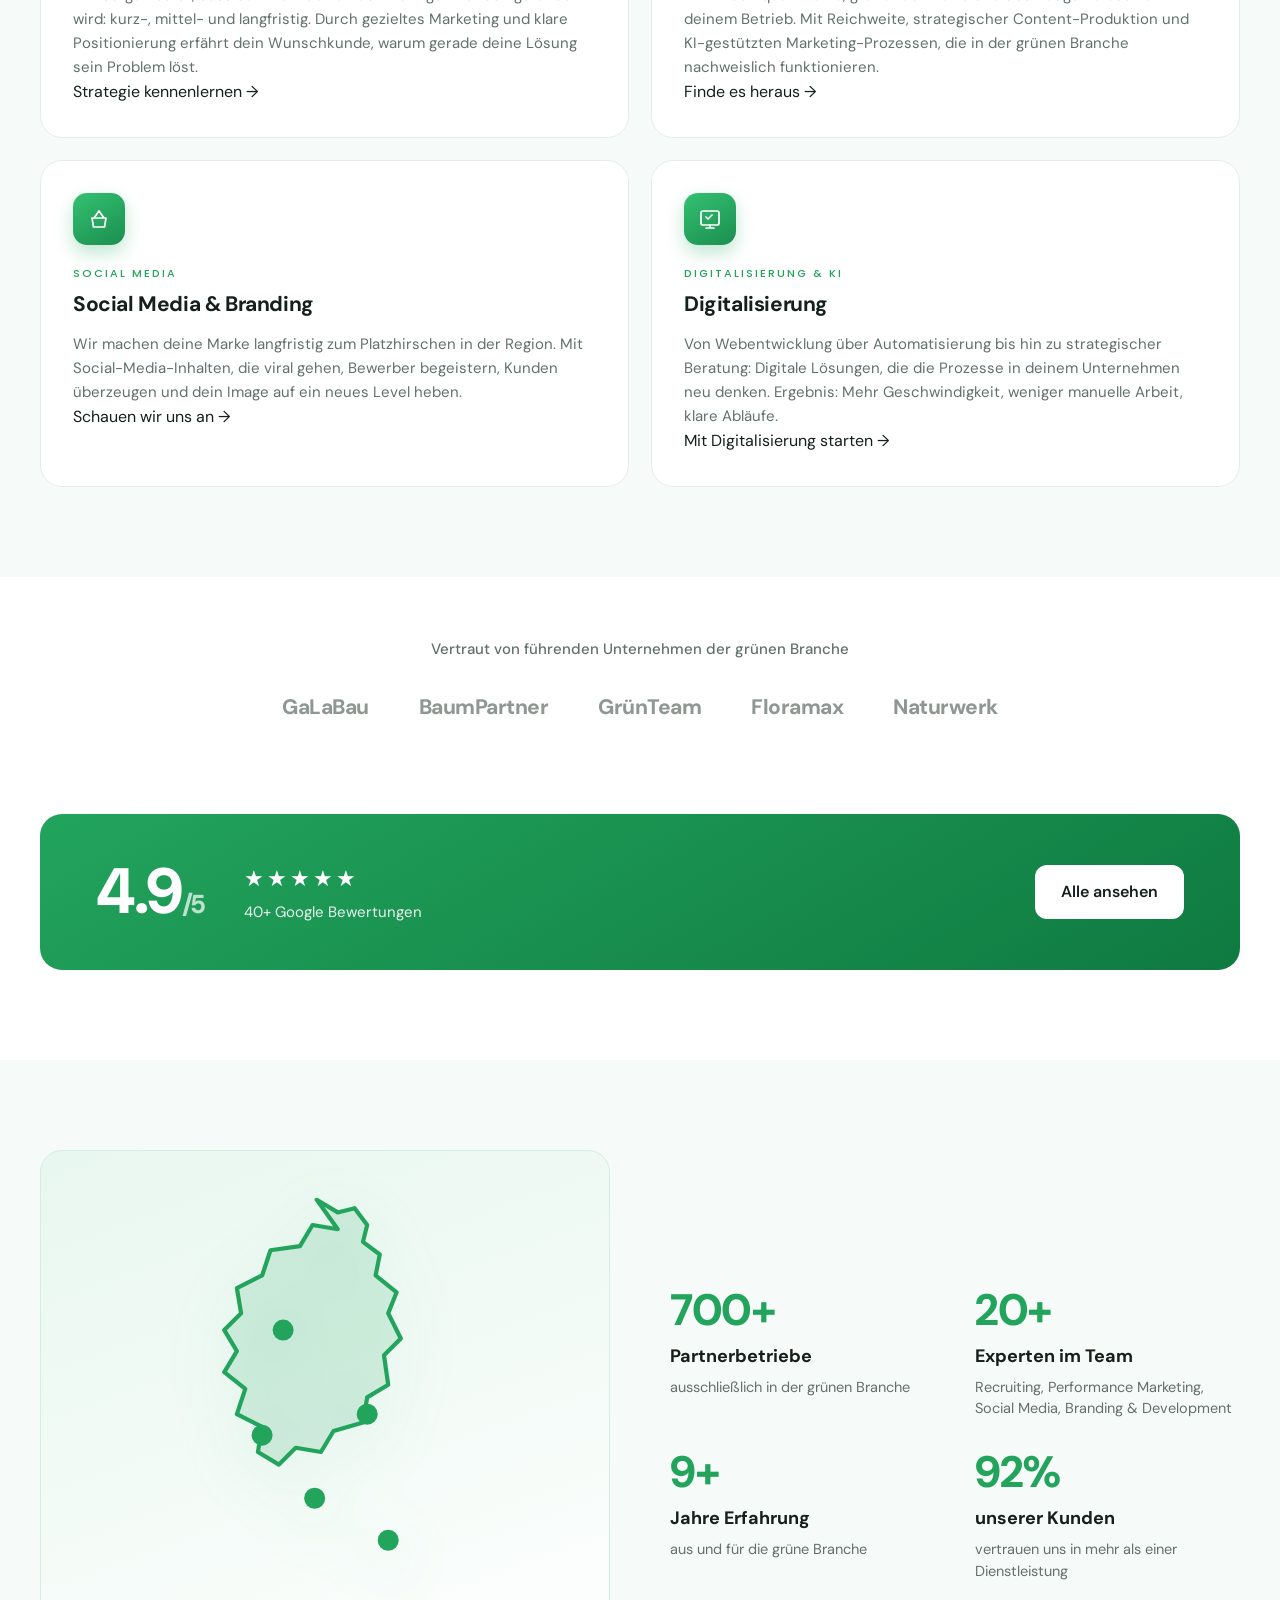
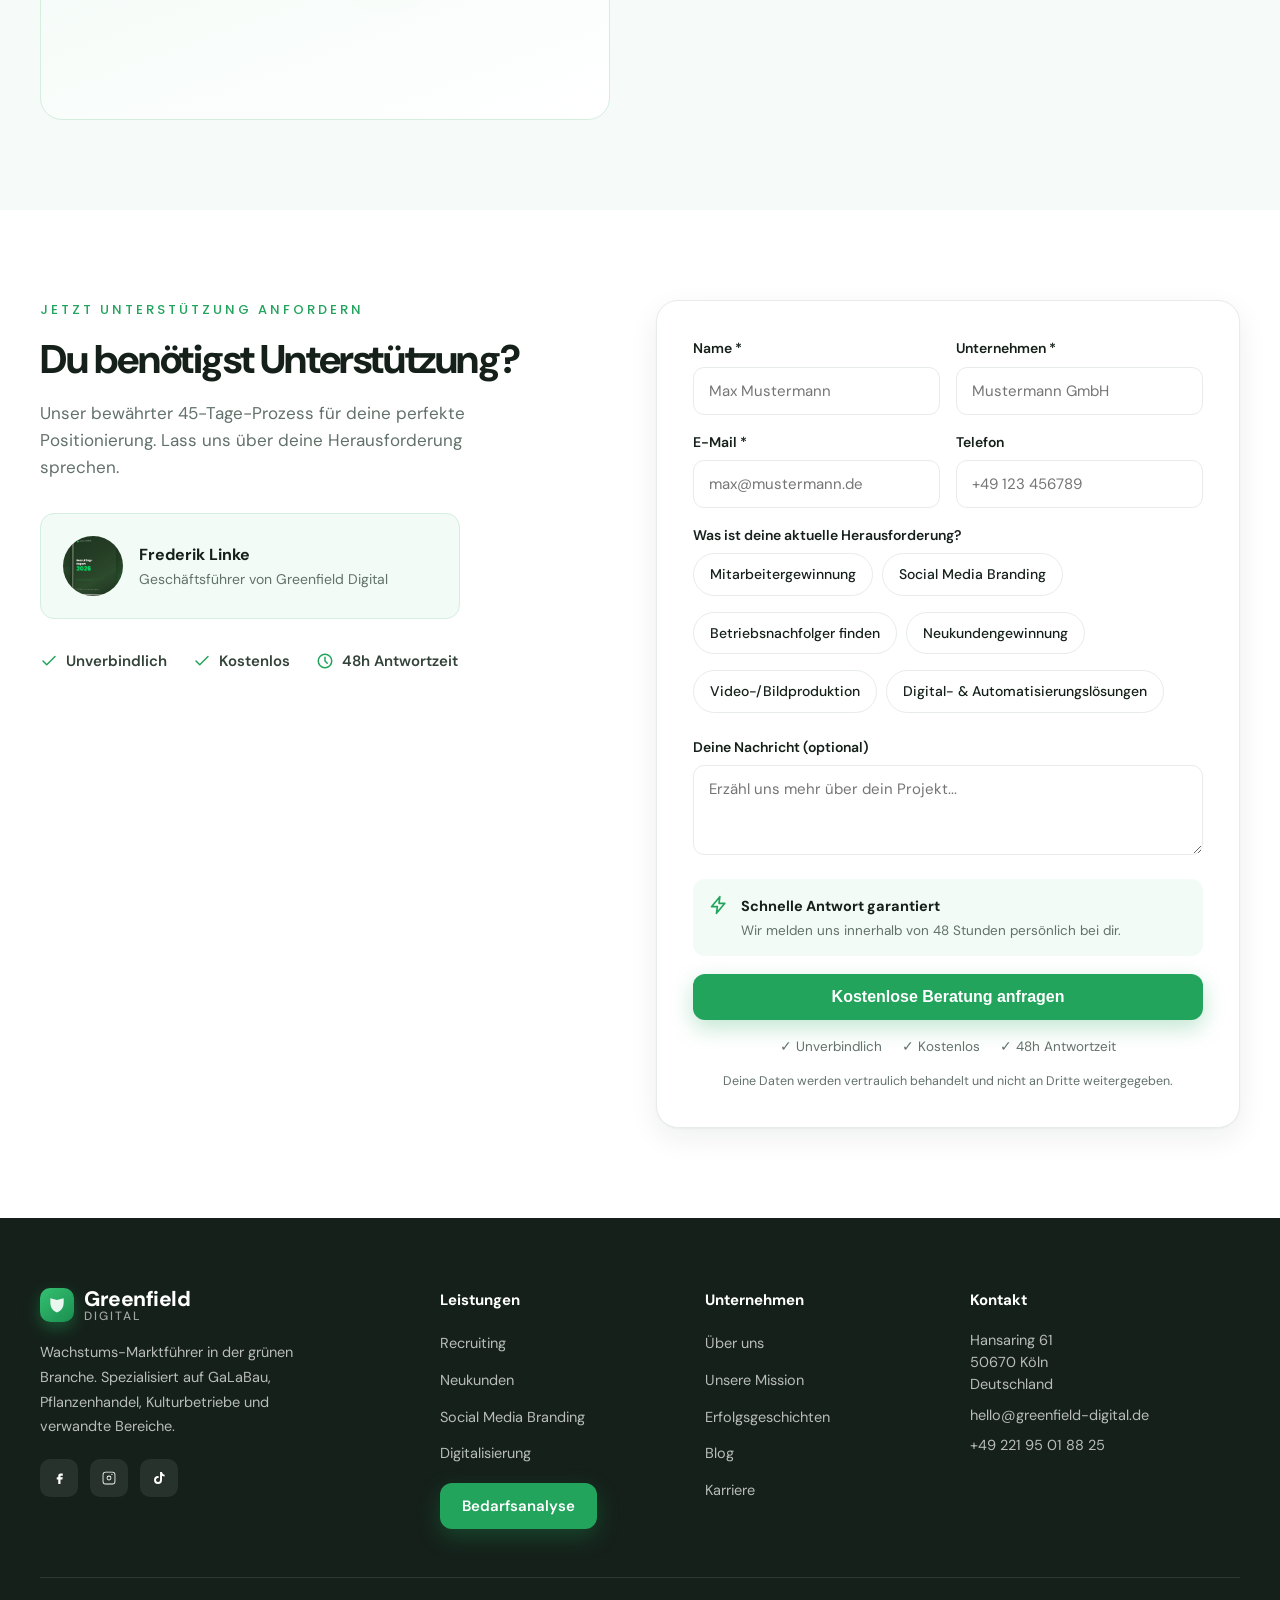
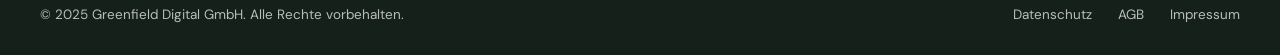
==== commit e5a2aee0: "Komplette Website: alle 11 weiteren Seiten + KI-Bilder + Hero-Badge-Fix - Neue Seiten: recruiting, n" ====
--- a/index.html
+++ b/index.html
@@ -12,242 +12,66 @@
 <meta property="og:title" content="Greenfield Digital · Marktführer im Recruiting für die grüne Branche">
 <meta property="og:description" content="Recruiting, Marketing & Digitalisierung für GaLaBau, Baumschulen und die grüne Branche.">
 <meta property="og:url" content="https://greenfield-digital.de/">
-<meta property="og:image" content="https://greenfield-digital.de/assets/hero.jpg">
+<meta property="og:image" content="https://greenfield-digital.de/assets/hero-home.jpg">
 <link rel="icon" href="assets/favicon.svg" type="image/svg+xml">
 <link rel="preconnect" href="https://fonts.googleapis.com">
 <link rel="preconnect" href="https://fonts.gstatic.com" crossorigin>
 <link href="https://fonts.googleapis.com/css2?family=DM+Sans:opsz,wght@9..40,400;9..40,500;9..40,600;9..40,700;9..40,800&family=Poppins:wght@500;600&display=swap" rel="stylesheet">
-<style>
-:root{
-  --green:#22A45D; --green-2:#1B8E4F; --green-deep:#0F7A40; --green-glow:#34C172;
-  --mint:#E8F7EF; --mint-2:#F2FBF6; --mint-line:#D4EEE0;
-  --ink:#15201A; --ink-2:#33433A; --muted:#62716A;
-  --bg:#FFFFFF; --soft:#F6FAF8; --line:#E7ECE9;
-  --radius:22px; --radius-sm:14px;
-  --shadow:0 1px 2px rgba(21,32,26,.04),0 10px 30px rgba(21,32,26,.07);
-  --shadow-lg:0 20px 50px rgba(21,32,26,.12);
-  --maxw:1320px;
-}
-*{box-sizing:border-box;margin:0;padding:0}
-html{scroll-behavior:smooth}
-body{font-family:"DM Sans",-apple-system,BlinkMacSystemFont,"Segoe UI",sans-serif;background:var(--bg);color:var(--ink);line-height:1.6;-webkit-font-smoothing:antialiased}
-a{color:inherit;text-decoration:none}
-img{max-width:100%;display:block}
-.wrap{max-width:var(--maxw);margin:0 auto;padding:0 40px}
-.caps{font-family:"Poppins",sans-serif;font-weight:500;font-size:13px;letter-spacing:3px;text-transform:uppercase}
-.green{color:var(--green)}
-section{position:relative}
-
-/* ---------- Buttons ---------- */
-.btn{display:inline-flex;align-items:center;gap:9px;font-weight:600;font-size:16px;padding:14px 26px;border-radius:12px;cursor:pointer;border:0;transition:.18s;white-space:nowrap}
-.btn-green{background:var(--green);color:#fff;box-shadow:0 8px 22px rgba(34,164,93,.28)}
-.btn-green:hover{background:var(--green-2);transform:translateY(-2px);box-shadow:0 12px 28px rgba(34,164,93,.36)}
-.btn-white{background:#fff;color:var(--ink)}
-.btn-white:hover{transform:translateY(-2px);box-shadow:var(--shadow)}
-.btn-ghost{background:transparent;color:var(--ink);border:1.5px solid var(--line)}
-.btn-ghost:hover{border-color:var(--green);color:var(--green)}
-
-/* ---------- Header ---------- */
-header{position:sticky;top:0;z-index:60;background:rgba(255,255,255,.86);backdrop-filter:blur(12px);border-bottom:1px solid var(--line)}
-.nav{display:flex;align-items:center;gap:16px;height:78px}
-.brand{display:flex;align-items:center;gap:10px;font-weight:800;font-size:21px;letter-spacing:-.5px}
-.brand .mark{width:34px;height:34px;border-radius:10px;background:linear-gradient(140deg,var(--green-glow),var(--green-2));display:grid;place-items:center;box-shadow:0 6px 16px rgba(34,164,93,.4)}
-.brand .mark svg{width:20px;height:20px}
-.brand small{font-weight:500;color:var(--muted);letter-spacing:2px;font-size:12px;text-transform:uppercase}
-.nav .sp{flex:1}
-.nav-links{display:flex;align-items:center;gap:6px}
-.nav-link{font-weight:500;font-size:15.5px;color:var(--ink-2);padding:9px 14px;border-radius:9px;transition:.15s}
-.nav-link:hover{color:var(--green);background:var(--mint-2)}
-.burger{display:none;flex-direction:column;gap:5px;background:none;border:0;cursor:pointer;padding:8px}
-.burger span{width:24px;height:2px;background:var(--ink);border-radius:2px;transition:.2s}
-
-/* ---------- Hero ---------- */
-.hero{padding:26px 0 30px}
-.hero-grid{display:grid;grid-template-columns:1.9fr 1fr;gap:24px;height:600px}
-.hero-main{position:relative;border-radius:var(--radius);overflow:hidden;display:flex;flex-direction:column;justify-content:flex-end;padding:48px;color:#fff;box-shadow:var(--shadow)}
-.hero-main::after{content:"";position:absolute;inset:0;background:linear-gradient(180deg,rgba(10,30,18,.15) 0%,rgba(10,30,18,.05) 40%,rgba(8,24,14,.78) 100%);z-index:1}
-.hero-main img{position:absolute;inset:0;width:100%;height:100%;object-fit:cover;z-index:0}
-.hero-main>*{position:relative;z-index:2}
-.hero-badge{position:absolute;top:32px;left:32px;display:inline-flex;align-items:center;gap:8px;background:rgba(255,255,255,.16);backdrop-filter:blur(8px);border:1px solid rgba(255,255,255,.25);color:#fff;padding:9px 16px;border-radius:30px;font-size:13.5px;font-weight:600;z-index:2}
-.hero-badge .dot{width:8px;height:8px;border-radius:50%;background:var(--green-glow);box-shadow:0 0 0 4px rgba(52,193,114,.3)}
-.hero-main h1{font-size:54px;font-weight:800;line-height:1.08;letter-spacing:-2px;max-width:620px}
-.hero-main h1 .u{position:relative;color:var(--green-glow)}
-.hero-main h1 .u::after{content:"";position:absolute;left:0;right:0;bottom:2px;height:10px;background:rgba(52,193,114,.35);border-radius:6px;z-index:-1}
-.hero-main p{margin:20px 0 28px;max-width:500px;font-size:17px;color:rgba(255,255,255,.9)}
-.hero-side{display:flex;flex-direction:column;gap:24px}
-.hero-card{position:relative;border-radius:var(--radius);overflow:hidden;flex:1;padding:26px;display:flex;flex-direction:column;justify-content:space-between;box-shadow:var(--shadow)}
-.hero-card.photo{color:#fff}
-.hero-card.photo::after{content:"";position:absolute;inset:0;background:linear-gradient(180deg,rgba(8,24,14,.25),rgba(8,24,14,.8));z-index:1}
-.hero-card.photo img{position:absolute;inset:0;width:100%;height:100%;object-fit:cover;z-index:0}
-.hero-card.photo>*{position:relative;z-index:2}
-.hero-card.green{background:linear-gradient(150deg,var(--green) 0%,var(--green-deep) 100%);color:#fff}
-.hero-card .lbl{font-family:"Poppins";font-size:11px;letter-spacing:2.5px;text-transform:uppercase;opacity:.85;font-weight:500}
-.hero-card h3{font-size:23px;font-weight:700;line-height:1.2;margin-top:6px}
-.hero-card .lnk{font-weight:600;font-size:14.5px;display:inline-flex;align-items:center;gap:6px;margin-top:14px}
-.hero-card .qicon{width:42px;height:42px;border-radius:12px;background:rgba(255,255,255,.18);display:grid;place-items:center;margin-bottom:auto}
-
-/* ---------- Stats ---------- */
-.stats{padding:64px 0}
-.stats-grid{display:grid;grid-template-columns:repeat(4,1fr);gap:24px}
-.stat{background:linear-gradient(160deg,var(--mint) 0%,var(--mint-2) 100%);border:1px solid var(--mint-line);border-radius:var(--radius);padding:32px 30px}
-.stat .ic{width:52px;height:52px;border-radius:14px;background:rgba(34,164,93,.12);display:grid;place-items:center;margin-bottom:26px}
-.stat .ic svg{width:24px;height:24px;stroke:var(--green)}
-.stat .num{font-size:46px;font-weight:800;letter-spacing:-1.5px;line-height:1}
-.stat .t{font-weight:700;font-size:18px;margin:14px 0 8px}
-.stat .s{color:var(--muted);font-size:15px;line-height:1.5}
-
-/* ---------- Section heading ---------- */
-.sec-head{text-align:center;max-width:720px;margin:0 auto 56px}
-.sec-head .caps{color:var(--green);margin-bottom:14px;display:block}
-.sec-head h2{font-size:40px;font-weight:800;letter-spacing:-1.4px;line-height:1.12}
-.sec-head p{margin-top:16px;color:var(--muted);font-size:17px}
-
-/* ---------- Kernkompetenzen ---------- */
-.komp{padding:90px 0;background:var(--soft)}
-.komp-grid{display:grid;grid-template-columns:repeat(2,1fr);gap:24px}
-.komp-card{background:#fff;border:1px solid var(--line);border-radius:var(--radius);padding:38px;transition:.2s;position:relative;overflow:hidden}
-.komp-card:hover{transform:translateY(-4px);box-shadow:var(--shadow-lg);border-color:var(--mint-line)}
-.komp-card .ic{width:56px;height:56px;border-radius:16px;background:linear-gradient(150deg,var(--green-glow),var(--green-2));display:grid;place-items:center;margin-bottom:24px;box-shadow:0 8px 20px rgba(34,164,93,.3)}
-.komp-card .ic svg{width:26px;height:26px;stroke:#fff}
-.komp-card h3{font-size:24px;font-weight:700;letter-spacing:-.5px}
-.komp-card .tag{font-family:"Poppins";font-size:11px;letter-spacing:2px;text-transform:uppercase;color:var(--green);font-weight:500;margin-bottom:6px}
-.komp-card p{color:var(--muted);font-size:15.5px;margin:14px 0 20px;line-height:1.65}
-.komp-card .lnk{font-weight:600;color:var(--green);display:inline-flex;align-items:center;gap:7px;font-size:15px}
-.komp-card .lnk svg{width:16px;height:16px;transition:.2s}
-.komp-card:hover .lnk svg{transform:translateX(4px)}
-
-/* ---------- Logos ---------- */
-.logos{padding:70px 0;text-align:center}
-.logos p{color:var(--muted);font-weight:500;font-size:15px;margin-bottom:34px}
-.logo-row{display:flex;align-items:center;justify-content:center;gap:56px;flex-wrap:wrap;opacity:.55}
-.logo-row span{font-weight:800;font-size:22px;letter-spacing:-.5px;color:var(--ink-2)}
-
-/* ---------- Review strip ---------- */
-.review{padding:30px 0 90px}
-.review-box{background:linear-gradient(150deg,var(--green) 0%,var(--green-deep) 100%);border-radius:var(--radius);padding:46px 56px;display:flex;align-items:center;gap:40px;color:#fff;flex-wrap:wrap}
-.review-box .score{font-size:64px;font-weight:800;letter-spacing:-2px;line-height:1}
-.review-box .score small{font-size:26px;opacity:.7}
-.review-box .stars{font-size:22px;letter-spacing:3px}
-.review-box .meta{font-size:15px;opacity:.9;margin-top:4px}
-.review-box .sp{flex:1}
-
-/* ---------- Map / Zahlen ---------- */
-.mapsec{padding:90px 0;background:var(--soft)}
-.map-grid{display:grid;grid-template-columns:1fr 1fr;gap:60px;align-items:center}
-.map-vis{position:relative;border-radius:var(--radius);overflow:hidden;background:linear-gradient(160deg,var(--mint),#fff);aspect-ratio:1/1;display:grid;place-items:center;border:1px solid var(--mint-line)}
-.map-vis svg{width:78%;height:auto;filter:drop-shadow(0 16px 30px rgba(34,164,93,.25))}
-.map-stats{display:grid;grid-template-columns:1fr 1fr;gap:30px 40px}
-.map-stat .num{font-size:44px;font-weight:800;color:var(--green);letter-spacing:-1.5px;line-height:1}
-.map-stat .t{font-weight:700;font-size:18px;margin:10px 0 6px}
-.map-stat .s{color:var(--muted);font-size:14.5px;line-height:1.5}
-
-/* ---------- Process / Contact ---------- */
-.contact{padding:90px 0}
-.contact-grid{display:grid;grid-template-columns:1fr 1.05fr;gap:60px}
-.contact-left .caps{color:var(--green);display:block;margin-bottom:16px}
-.contact-left h2{font-size:40px;font-weight:800;letter-spacing:-1.4px;line-height:1.12}
-.contact-left>p{color:var(--muted);font-size:17px;margin:18px 0 32px;max-width:440px}
-.founder{display:flex;align-items:center;gap:16px;padding:22px;background:var(--mint-2);border:1px solid var(--mint-line);border-radius:var(--radius-sm);max-width:420px}
-.founder img{width:60px;height:60px;border-radius:50%;object-fit:cover}
-.founder b{font-size:16px}.founder span{color:var(--muted);font-size:14px;display:block}
-.trust-row{display:flex;gap:26px;margin-top:30px;flex-wrap:wrap}
-.trust-row div{display:flex;align-items:center;gap:8px;font-weight:600;font-size:15px;color:var(--ink-2)}
-.trust-row svg{width:18px;height:18px;stroke:var(--green)}
-.form-card{background:#fff;border:1px solid var(--line);border-radius:var(--radius);padding:36px;box-shadow:var(--shadow)}
-.form-row{display:grid;grid-template-columns:1fr 1fr;gap:16px}
-.field{margin-bottom:16px}
-.field label{display:block;font-weight:600;font-size:14px;margin-bottom:7px}
-.field input,.field textarea,.field select{width:100%;border:1.5px solid var(--line);border-radius:11px;padding:13px 15px;font-family:inherit;font-size:15px;color:var(--ink);transition:.15s;background:#fff}
-.field input:focus,.field textarea:focus,.field select:focus{outline:0;border-color:var(--green);box-shadow:0 0 0 4px rgba(34,164,93,.12)}
-.field textarea{resize:vertical;min-height:90px}
-.chips{display:flex;flex-wrap:wrap;gap:9px}
-.chip{position:relative;cursor:pointer}
-.chip input{position:absolute;opacity:0}
-.chip span{display:inline-block;border:1.5px solid var(--line);border-radius:30px;padding:9px 16px;font-size:14px;font-weight:500;transition:.15s}
-.chip input:checked+span{background:var(--mint);border-color:var(--green);color:var(--green-deep)}
-.form-note{display:flex;gap:12px;align-items:flex-start;background:var(--mint-2);border-radius:12px;padding:14px 16px;margin:6px 0 18px}
-.form-note svg{width:20px;height:20px;stroke:var(--green);flex-shrink:0;margin-top:2px}
-.form-note b{font-size:14.5px}.form-note p{font-size:13.5px;color:var(--muted);margin-top:2px}
-.form-meta{display:flex;gap:20px;justify-content:center;margin-top:16px;color:var(--muted);font-size:13.5px;flex-wrap:wrap}
-.form-meta span{display:flex;align-items:center;gap:6px}
-.form-disc{text-align:center;color:var(--muted);font-size:12.5px;margin-top:14px}
-.form-ok{display:none;text-align:center;padding:40px 20px}
-.form-ok svg{width:56px;height:56px;stroke:var(--green);margin:0 auto 16px}
-.form-ok h3{font-size:24px;font-weight:800}
-
-/* ---------- Footer ---------- */
-footer{background:var(--ink);color:rgba(255,255,255,.7);padding:70px 0 30px}
-.foot-grid{display:grid;grid-template-columns:1.6fr 1fr 1fr 1.2fr;gap:40px;padding-bottom:48px;border-bottom:1px solid rgba(255,255,255,.1)}
-.foot-brand .brand{color:#fff;margin-bottom:18px}
-.foot-brand p{font-size:14.5px;line-height:1.7;max-width:300px}
-footer h4{color:#fff;font-size:15px;font-weight:700;margin-bottom:18px}
-footer ul{list-style:none}
-footer li{margin-bottom:11px}
-footer li a{font-size:14.5px;transition:.15s}
-footer li a:hover{color:var(--green-glow)}
-.foot-contact div{font-size:14.5px;margin-bottom:9px;line-height:1.5}
-.foot-bottom{display:flex;justify-content:space-between;align-items:center;padding-top:26px;flex-wrap:wrap;gap:14px;font-size:13.5px}
-.foot-bottom a{margin-left:22px}.foot-bottom a:hover{color:var(--green-glow)}
-
-/* ---------- Reveal animation ---------- */
-.rv{opacity:0;transform:translateY(28px);transition:opacity .7s cubic-bezier(.2,.6,.2,1),transform .7s cubic-bezier(.2,.6,.2,1)}
-.rv.in{opacity:1;transform:none}
-
-/* ---------- Responsive ---------- */
-@media(max-width:980px){
-  .wrap{padding:0 22px}
-  .nav-links{display:none}
-  .burger{display:flex}
-  .nav-links.open{display:flex;position:absolute;top:78px;left:0;right:0;flex-direction:column;background:#fff;padding:16px 22px;border-bottom:1px solid var(--line);gap:4px}
-  .hero-grid{grid-template-columns:1fr;height:auto}
-  .hero-main{height:520px}
-  .hero-side{flex-direction:row}
-  .stats-grid{grid-template-columns:repeat(2,1fr)}
-  .komp-grid{grid-template-columns:1fr}
-  .map-grid,.contact-grid{grid-template-columns:1fr;gap:40px}
-  .map-vis{max-width:420px;margin:0 auto;width:100%}
-  .foot-grid{grid-template-columns:1fr 1fr}
-  .hero-main h1{font-size:40px}
-  .sec-head h2,.contact-left h2{font-size:30px}
-}
-@media(max-width:600px){
-  .hero-side{flex-direction:column}
-  .stats-grid{grid-template-columns:1fr}
-  .form-row{grid-template-columns:1fr}
-  .foot-grid{grid-template-columns:1fr}
-  .review-box{padding:32px}
-  .hero-main{padding:30px}
-}
-</style>
+<link rel="stylesheet" href="assets/site.css">
 </head>
 <body>
 
 <!-- ============ HEADER ============ -->
 <header>
   <div class="wrap nav">
-    <a href="/" class="brand">
-      <span class="mark"><svg viewBox="0 0 24 24" fill="none"><path d="M12 21c5-2 8-6 8-12V4l-8 2-8-2v5c0 6 3 10 8 12Z" fill="#fff" opacity=".9"/><path d="M12 21V8M12 12l3-3M12 15l-3-3" stroke="var(--green-2)" stroke-width="1.6" stroke-linecap="round"/></svg></span>
-      <span>Greenfield<br><small>Digital</small></span>
+    <a href="index.html" class="brand">
+      <span class="mark"><svg viewBox="0 0 24 24" fill="none"><path d="M12 21c5-2 8-6 8-12V4l-8 2-8-2v5c0 6 3 10 8 12Z" fill="#fff" opacity=".9"/><path d="M12 21V8M12 12l3-3M12 15l-3-3" stroke="#1B8E4F" stroke-width="1.6" stroke-linecap="round"/></svg></span>
+      <span class="txt">Greenfield<small>Digital</small></span>
     </a>
     <div class="sp"></div>
-    <nav class="nav-links" id="menu">
-      <a class="nav-link" href="#leistungen">Leistungen</a>
-      <a class="nav-link" href="#ueber">Über uns</a>
-      <a class="nav-link" href="#ergebnisse">Ergebnisse</a>
-      <a class="nav-link" href="#ressourcen">Ressourcen</a>
-      <a class="nav-link" href="#karriere">Karriere</a>
-      <a class="btn btn-green" href="#kontakt" style="padding:11px 22px;font-size:15px">Jetzt starten</a>
+    <nav class="nav-links">
+      <div class="has-drop">
+        <a class="nav-link" href="recruiting.html">Leistungen
+          <svg viewBox="0 0 24 24" fill="none" stroke="currentColor" stroke-width="2"><path d="m6 9 6 6 6-6" stroke-linecap="round" stroke-linejoin="round"/></svg></a>
+        <div class="drop">
+          <a href="recruiting.html"><span class="di"><svg viewBox="0 0 24 24" fill="none" stroke-width="1.7"><path d="M16 21v-2a4 4 0 0 0-4-4H6a4 4 0 0 0-4 4v2M9 11a4 4 0 1 0 0-8 4 4 0 0 0 0 8ZM19 16l2 2 4-4" stroke-linecap="round" stroke-linejoin="round"/></svg></span><span><b>Recruiting</b><span>Nachhaltige Personalgewinnung</span></span></a>
+          <a href="neukundengewinnung.html"><span class="di"><svg viewBox="0 0 24 24" fill="none" stroke-width="1.7"><path d="M3 21v-2a4 4 0 0 1 4-4h4a4 4 0 0 1 4 4v2M9 11a4 4 0 1 0 0-8 4 4 0 0 0 0 8ZM19 8v6M16 11h6" stroke-linecap="round" stroke-linejoin="round"/></svg></span><span><b>Neukundengewinnung</b><span>Planbar neue Aufträge</span></span></a>
+          <a href="social-media.html"><span class="di"><svg viewBox="0 0 24 24" fill="none" stroke-width="1.7"><path d="M7 11l5-7 5 7M5 11h14l-1.5 9h-11L5 11Z" stroke-linecap="round" stroke-linejoin="round"/></svg></span><span><b>Social Media &amp; Branding</b><span>Platzhirsch in der Region</span></span></a>
+          <a href="digitalisierung.html"><span class="di"><svg viewBox="0 0 24 24" fill="none" stroke-width="1.7"><rect x="3" y="4" width="18" height="14" rx="2"/><path d="M8 21h8M12 18v3M8 10l2 2 4-4" stroke-linecap="round" stroke-linejoin="round"/></svg></span><span><b>Digitalisierung &amp; KI</b><span>Prozesse neu gedacht</span></span></a>
+        </div>
+      </div>
+      <a class="nav-link" href="ueber-uns.html">Über uns</a>
+      <a class="nav-link" href="ergebnisse.html">Ergebnisse</a>
+      <a class="nav-link" href="blog.html">Ressourcen</a>
+      <a class="nav-link" href="karriere.html">Karriere</a>
+      <a class="btn btn-green btn-sm" href="#kontakt">Jetzt starten</a>
     </nav>
-    <button class="burger" id="burger" aria-label="Menü"><span></span><span></span><span></span></button>
+    <button class="burger" id="burger" aria-label="Menü öffnen"><span></span><span></span><span></span></button>
   </div>
 </header>
+
+<!-- ============ MOBILE MENU ============ -->
+<div class="m-overlay" id="mOverlay"></div>
+<nav class="m-menu" id="mMenu">
+  <span class="m-cap">Leistungen</span>
+  <a class="sub" href="recruiting.html">Recruiting</a>
+  <a class="sub" href="neukundengewinnung.html">Neukundengewinnung</a>
+  <a class="sub" href="social-media.html">Social Media &amp; Branding</a>
+  <a class="sub" href="digitalisierung.html">Digitalisierung &amp; KI</a>
+  <span class="m-cap">Mehr</span>
+  <a href="ueber-uns.html">Über uns</a>
+  <a href="ergebnisse.html">Ergebnisse</a>
+  <a href="blog.html">Ressourcen</a>
+  <a href="karriere.html">Karriere</a>
+  <a class="btn btn-green" href="#kontakt">Jetzt starten</a>
+</nav>
 
 <!-- ============ HERO ============ -->
 <section class="hero">
   <div class="wrap">
     <div class="hero-grid">
       <div class="hero-main">
-        <img src="assets/hero.jpg" alt="Grüne Landschaft – Greenfield Digital">
+        <img class="bg" src="assets/hero-home.jpg" alt="Grüne Landschaft – Greenfield Digital">
         <span class="hero-badge"><span class="dot"></span>Marktführer im Grünen Recruiting</span>
         <h1>Unser Herz schlägt für <span class="u">grünes Wachstum.</span></h1>
         <p>Jetzt qualifizierte Fachkräfte und Kunden gewinnen – in unserem bewährten 45-Tage-Prozess mit 100%-Garantie.</p>
@@ -255,11 +79,11 @@
       </div>
       <div class="hero-side">
         <div class="hero-card photo">
-          <img src="assets/team-1.jpg" alt="Neukunden gewinnen im GaLaBau">
+          <img src="assets/side-neukunden.jpg" alt="Neukunden gewinnen im GaLaBau">
           <span class="lbl">Neukundengewinnung</span>
           <div>
             <h3>Neukunden gewinnen im GaLaBau.</h3>
-            <a class="lnk" href="#leistungen">Mehr erfahren →</a>
+            <a class="lnk" href="neukundengewinnung.html">Mehr erfahren →</a>
           </div>
         </div>
         <div class="hero-card green">
@@ -267,7 +91,7 @@
           <span class="lbl">Wir halten Wort</span>
           <div>
             <h3>Über 700 zufriedene Kunden</h3>
-            <a class="lnk" href="#ergebnisse">Kundenstimmen lesen →</a>
+            <a class="lnk" href="ergebnisse.html">Kundenstimmen lesen →</a>
           </div>
         </div>
       </div>
@@ -276,27 +100,27 @@
 </section>
 
 <!-- ============ STATS ============ -->
-<section class="stats" id="ergebnisse">
+<section class="stats">
   <div class="wrap">
     <div class="stats-grid">
       <div class="stat rv">
         <div class="ic"><svg viewBox="0 0 24 24" fill="none" stroke-width="1.7"><path d="M16 21v-2a4 4 0 0 0-4-4H6a4 4 0 0 0-4 4v2M9 11a4 4 0 1 0 0-8 4 4 0 0 0 0 8ZM22 21v-2a4 4 0 0 0-3-3.9M16 3.1a4 4 0 0 1 0 7.8" stroke-linecap="round" stroke-linejoin="round"/></svg></div>
-        <div class="num">1.000+</div><div class="t">Fachkräfte vermittelt</div>
+        <div class="num" data-countup data-num="1.000+">1.000+</div><div class="t">Fachkräfte vermittelt</div>
         <div class="s">Erfolgreich mit Unternehmen zusammengebracht</div>
       </div>
       <div class="stat rv">
         <div class="ic"><svg viewBox="0 0 24 24" fill="none" stroke-width="1.7"><rect x="2" y="7" width="20" height="14" rx="2"/><path d="M16 21V5a2 2 0 0 0-2-2h-4a2 2 0 0 0-2 2v16" stroke-linecap="round"/></svg></div>
-        <div class="num">770+</div><div class="t">Projekte abgeschlossen</div>
+        <div class="num" data-countup data-num="770+">770+</div><div class="t">Projekte abgeschlossen</div>
         <div class="s">In der gesamten grünen Branche</div>
       </div>
       <div class="stat rv">
         <div class="ic"><svg viewBox="0 0 24 24" fill="none" stroke-width="1.7"><circle cx="12" cy="12" r="9"/><circle cx="12" cy="12" r="5"/><circle cx="12" cy="12" r="1.4" fill="var(--green)"/></svg></div>
-        <div class="num">21.200+</div><div class="t">Qualifizierte Bewerbungen</div>
+        <div class="num" data-countup data-num="21.200+">21.200+</div><div class="t">Qualifizierte Bewerbungen</div>
         <div class="s">Für unsere Kunden generiert</div>
       </div>
       <div class="stat rv">
         <div class="ic"><svg viewBox="0 0 24 24" fill="none" stroke-width="1.7"><path d="M3 17l6-6 4 4 8-8M21 7v4M21 7h-4" stroke-linecap="round" stroke-linejoin="round"/></svg></div>
-        <div class="num">100%</div><div class="t">Garantie</div>
+        <div class="num" data-countup data-num="100%">100%</div><div class="t">Garantie</div>
         <div class="s">Wir nehmen deine Mitarbeitersuche ernst.</div>
       </div>
     </div>
@@ -304,48 +128,48 @@
 </section>
 
 <!-- ============ KERNKOMPETENZEN ============ -->
-<section class="komp" id="leistungen">
+<section class="komp" style="padding:90px 0;background:var(--soft)">
   <div class="wrap">
     <div class="sec-head rv">
       <span class="caps">Leistungen</span>
       <h2>Unsere Kernkompetenzen – Ihre Lösungen</h2>
       <p>Individuelle Strategien aus einer Hand. Wir bringen die grüne Branche in Sichtbarkeit – durch gezieltes Recruiting, Marketing und digitale Lösungen.</p>
     </div>
-    <div class="komp-grid">
-      <div class="komp-card rv">
+    <div class="icards c2">
+      <a class="icard rv" href="neukundengewinnung.html">
         <div class="ic"><svg viewBox="0 0 24 24" fill="none" stroke-width="1.7"><path d="M3 21v-2a4 4 0 0 1 4-4h4a4 4 0 0 1 4 4v2M9 11a4 4 0 1 0 0-8 4 4 0 0 0 0 8ZM19 8v6M16 11h6" stroke-linecap="round" stroke-linejoin="round"/></svg></div>
         <div class="tag">Neukunden</div>
         <h3>Neukundengewinnung</h3>
         <p>Wir sorgen dafür, dass dein Betrieb von den richtigen Kunden gefunden wird: kurz-, mittel- und langfristig. Durch gezieltes Marketing und klare Positionierung erfährt dein Wunschkunde, warum gerade deine Lösung sein Problem löst.</p>
-        <a class="lnk" href="#kontakt">Strategie kennenlernen <svg viewBox="0 0 24 24" fill="none" stroke="currentColor" stroke-width="2"><path d="M5 12h14M13 6l6 6-6 6" stroke-linecap="round" stroke-linejoin="round"/></svg></a>
-      </div>
-      <div class="komp-card rv">
+        <span class="vp">Strategie kennenlernen →</span>
+      </a>
+      <a class="icard rv" href="recruiting.html">
         <div class="ic"><svg viewBox="0 0 24 24" fill="none" stroke-width="1.7"><path d="M16 21v-2a4 4 0 0 0-4-4H6a4 4 0 0 0-4 4v2M9 11a4 4 0 1 0 0-8 4 4 0 0 0 0 8ZM19 16l2 2 4-4" stroke-linecap="round" stroke-linejoin="round"/></svg></div>
         <div class="tag">Recruiting</div>
         <h3>Recruiting</h3>
         <p>Wir finden qualifizierte, grüne Fachkräfte und überzeugen diese von deinem Betrieb. Mit Reichweite, strategischer Content-Produktion und KI-gestützten Marketing-Prozessen, die in der grünen Branche nachweislich funktionieren.</p>
-        <a class="lnk" href="#kontakt">Finde es heraus <svg viewBox="0 0 24 24" fill="none" stroke="currentColor" stroke-width="2"><path d="M5 12h14M13 6l6 6-6 6" stroke-linecap="round" stroke-linejoin="round"/></svg></a>
-      </div>
-      <div class="komp-card rv">
+        <span class="vp">Finde es heraus →</span>
+      </a>
+      <a class="icard rv" href="social-media.html">
         <div class="ic"><svg viewBox="0 0 24 24" fill="none" stroke-width="1.7"><path d="M7 11l5-7 5 7M5 11h14l-1.5 9h-11L5 11Z" stroke-linecap="round" stroke-linejoin="round"/></svg></div>
         <div class="tag">Social Media</div>
         <h3>Social Media &amp; Branding</h3>
         <p>Wir machen deine Marke langfristig zum Platzhirschen in der Region. Mit Social-Media-Inhalten, die viral gehen, Bewerber begeistern, Kunden überzeugen und dein Image auf ein neues Level heben.</p>
-        <a class="lnk" href="#kontakt">Schauen wir uns an <svg viewBox="0 0 24 24" fill="none" stroke="currentColor" stroke-width="2"><path d="M5 12h14M13 6l6 6-6 6" stroke-linecap="round" stroke-linejoin="round"/></svg></a>
-      </div>
-      <div class="komp-card rv">
+        <span class="vp">Schauen wir uns an →</span>
+      </a>
+      <a class="icard rv" href="digitalisierung.html">
         <div class="ic"><svg viewBox="0 0 24 24" fill="none" stroke-width="1.7"><rect x="3" y="4" width="18" height="14" rx="2"/><path d="M8 21h8M12 18v3M8 10l2 2 4-4" stroke-linecap="round" stroke-linejoin="round"/></svg></div>
         <div class="tag">Digitalisierung &amp; KI</div>
         <h3>Digitalisierung</h3>
         <p>Von Webentwicklung über Automatisierung bis hin zu strategischer Beratung: Digitale Lösungen, die die Prozesse in deinem Unternehmen neu denken. Ergebnis: Mehr Geschwindigkeit, weniger manuelle Arbeit, klare Abläufe.</p>
-        <a class="lnk" href="#kontakt">Mit Digitalisierung starten <svg viewBox="0 0 24 24" fill="none" stroke="currentColor" stroke-width="2"><path d="M5 12h14M13 6l6 6-6 6" stroke-linecap="round" stroke-linejoin="round"/></svg></a>
-      </div>
+        <span class="vp">Mit Digitalisierung starten →</span>
+      </a>
     </div>
   </div>
 </section>
 
 <!-- ============ LOGOS ============ -->
-<section class="logos" id="ueber">
+<section class="logos">
   <div class="wrap">
     <p>Vertraut von führenden Unternehmen der grünen Branche</p>
     <div class="logo-row">
@@ -364,7 +188,7 @@
         <div class="meta">40+ Google Bewertungen</div>
       </div>
       <div class="sp"></div>
-      <a href="#ergebnisse" class="btn btn-white">Alle ansehen</a>
+      <a href="ergebnisse.html" class="btn btn-white">Alle ansehen</a>
     </div>
   </div>
 </section>
@@ -377,17 +201,17 @@
         <svg viewBox="0 0 200 240" fill="none" aria-label="Deutschland">
           <path d="M96 8l10 6 8-2 6 8-2 8 8 6-2 10 10 8-4 10 6 12-8 8 2 14-10 6-2 12-14 4-6 10-12-2-8 8-10-6 2-12-12-6 4-12-10-8 6-10-6-10 8-8-2-12 12-6 4-12 14-2 6-10 12 2Z" fill="var(--green)" opacity=".15"/>
           <path d="M96 8l10 6 8-2 6 8-2 8 8 6-2 10 10 8-4 10 6 12-8 8 2 14-10 6-2 12-14 4-6 10-12-2-8 8-10-6 2-12-12-6 4-12-10-8 6-10-6-10 8-8-2-12 12-6 4-12 14-2 6-10 12 2Z" stroke="var(--green)" stroke-width="2" stroke-linejoin="round"/>
-          <circle cx="80" cy="70" r="5" fill="var(--green)"/><circle cx="120" cy="110" r="5" fill="var(--green)"/>
-          <circle cx="95" cy="150" r="5" fill="var(--green)"/><circle cx="70" cy="120" r="5" fill="var(--green)"/>
-          <circle cx="130" cy="170" r="5" fill="var(--green)"/>
+          <circle class="pin" cx="80" cy="70" r="5"/><circle class="pin" cx="120" cy="110" r="5"/>
+          <circle class="pin" cx="95" cy="150" r="5"/><circle class="pin" cx="70" cy="120" r="5"/>
+          <circle class="pin" cx="130" cy="170" r="5"/>
         </svg>
       </div>
       <div>
         <div class="map-stats">
-          <div class="map-stat rv"><div class="num">700+</div><div class="t">Partnerbetriebe</div><div class="s">ausschließlich in der grünen Branche</div></div>
-          <div class="map-stat rv"><div class="num">20+</div><div class="t">Experten im Team</div><div class="s">Recruiting, Performance Marketing, Social Media, Branding & Development</div></div>
-          <div class="map-stat rv"><div class="num">9+</div><div class="t">Jahre Erfahrung</div><div class="s">aus und für die grüne Branche</div></div>
-          <div class="map-stat rv"><div class="num">92%</div><div class="t">unserer Kunden</div><div class="s">vertrauen uns in mehr als einer Dienstleistung</div></div>
+          <div class="map-stat rv"><div class="num" data-countup data-num="700+">700+</div><div class="t">Partnerbetriebe</div><div class="s">ausschließlich in der grünen Branche</div></div>
+          <div class="map-stat rv"><div class="num" data-countup data-num="20+">20+</div><div class="t">Experten im Team</div><div class="s">Recruiting, Performance Marketing, Social Media, Branding &amp; Development</div></div>
+          <div class="map-stat rv"><div class="num" data-countup data-num="9+">9+</div><div class="t">Jahre Erfahrung</div><div class="s">aus und für die grüne Branche</div></div>
+          <div class="map-stat rv"><div class="num" data-countup data-num="92%">92%</div><div class="t">unserer Kunden</div><div class="s">vertrauen uns in mehr als einer Dienstleistung</div></div>
         </div>
       </div>
     </div>
@@ -403,13 +227,13 @@
         <h2>Du benötigst Unterstützung?</h2>
         <p>Unser bewährter 45-Tage-Prozess für deine perfekte Positionierung. Lass uns über deine Herausforderung sprechen.</p>
         <div class="founder">
-          <img src="assets/team-1.jpg" alt="Frederik Linke">
+          <img src="assets/founder.jpg" alt="Frederik Linke">
           <div><b>Frederik Linke</b><span>Geschäftsführer von Greenfield Digital</span></div>
         </div>
         <div class="trust-row">
           <div><svg viewBox="0 0 24 24" fill="none" stroke-width="2"><path d="M20 6 9 17l-5-5" stroke-linecap="round" stroke-linejoin="round"/></svg>Unverbindlich</div>
           <div><svg viewBox="0 0 24 24" fill="none" stroke-width="2"><path d="M20 6 9 17l-5-5" stroke-linecap="round" stroke-linejoin="round"/></svg>Kostenlos</div>
-          <div><svg viewBox="0 0 24 24" fill="none" stroke-width="2"><path d="M12 7v5l3 3" stroke-linecap="round" stroke-linejoin="round"/><circle cx="12" cy="12" r="9"/></svg>48h Antwortzeit</div>
+          <div><svg viewBox="0 0 24 24" fill="none" stroke-width="2"><circle cx="12" cy="12" r="9"/><path d="M12 7v5l3 3" stroke-linecap="round" stroke-linejoin="round"/></svg>48h Antwortzeit</div>
         </div>
       </div>
       <div class="form-card rv">
@@ -455,42 +279,47 @@
 </section>
 
 <!-- ============ FOOTER ============ -->
-<footer id="karriere">
+<footer>
   <div class="wrap">
     <div class="foot-grid">
       <div class="foot-brand">
-        <div class="brand"><span class="mark"><svg viewBox="0 0 24 24" fill="none"><path d="M12 21c5-2 8-6 8-12V4l-8 2-8-2v5c0 6 3 10 8 12Z" fill="#fff" opacity=".9"/></svg></span><span>Greenfield <small style="color:rgba(255,255,255,.6)">Digital</small></span></div>
-        <p>Marktführer im Recruiting für die grüne Branche. Sichtbarkeit, Fachkräfte und Wachstum – aus einer Hand.</p>
+        <div class="brand"><span class="mark"><svg viewBox="0 0 24 24" fill="none"><path d="M12 21c5-2 8-6 8-12V4l-8 2-8-2v5c0 6 3 10 8 12Z" fill="#fff" opacity=".9"/></svg></span><span class="txt">Greenfield<small style="color:rgba(255,255,255,.6)">Digital</small></span></div>
+        <p>Wachstums-Marktführer in der grünen Branche. Spezialisiert auf GaLaBau, Pflanzenhandel, Kulturbetriebe und verwandte Bereiche.</p>
+        <div class="foot-soc">
+          <a href="#" aria-label="Facebook"><svg viewBox="0 0 24 24"><path d="M14 9h3V6h-3c-1.7 0-3 1.3-3 3v2H9v3h2v6h3v-6h2.5l.5-3H14V9.5c0-.3.2-.5.5-.5Z"/></svg></a>
+          <a href="#" aria-label="Instagram"><svg viewBox="0 0 24 24"><path d="M12 8.8A3.2 3.2 0 1 0 12 15.2 3.2 3.2 0 0 0 12 8.8Zm0 5.3a2.1 2.1 0 1 1 0-4.2 2.1 2.1 0 0 1 0 4.2ZM16.5 3.5h-9A4 4 0 0 0 3.5 7.5v9a4 4 0 0 0 4 4h9a4 4 0 0 0 4-4v-9a4 4 0 0 0-4-4Zm2.9 13a2.9 2.9 0 0 1-2.9 2.9h-9a2.9 2.9 0 0 1-2.9-2.9v-9A2.9 2.9 0 0 1 7.5 4.6h9a2.9 2.9 0 0 1 2.9 2.9v9Zm-2.7-9.3a.75.75 0 1 1-1.5 0 .75.75 0 0 1 1.5 0Z"/></svg></a>
+          <a href="#" aria-label="TikTok"><svg viewBox="0 0 24 24"><path d="M16 4c.3 2 1.6 3.4 3.5 3.6v2.5c-1.3 0-2.5-.4-3.5-1.1v5.7a5.3 5.3 0 1 1-5.3-5.3c.3 0 .5 0 .8.1v2.6a2.7 2.7 0 1 0 1.9 2.6V4H16Z"/></svg></a>
+        </div>
       </div>
       <div>
         <h4>Leistungen</h4>
         <ul>
-          <li><a href="#leistungen">Recruiting</a></li>
-          <li><a href="#leistungen">Neukunden</a></li>
-          <li><a href="#leistungen">Social Media Branding</a></li>
-          <li><a href="#leistungen">Digitalisierung</a></li>
-          <li><a href="#kontakt">Bedarfsanalyse</a></li>
+          <li><a href="recruiting.html">Recruiting</a></li>
+          <li><a href="neukundengewinnung.html">Neukunden</a></li>
+          <li><a href="social-media.html">Social Media Branding</a></li>
+          <li><a href="digitalisierung.html">Digitalisierung</a></li>
         </ul>
+        <a class="btn btn-green btn-sm" href="#kontakt" style="margin-top:6px">Bedarfsanalyse</a>
       </div>
       <div>
         <h4>Unternehmen</h4>
         <ul>
-          <li><a href="#ueber">Über uns</a></li>
-          <li><a href="#ueber">Unsere Mission</a></li>
-          <li><a href="#ergebnisse">Erfolgsgeschichten</a></li>
-          <li><a href="#ressourcen">Blog</a></li>
-          <li><a href="#karriere">Karriere</a></li>
+          <li><a href="ueber-uns.html">Über uns</a></li>
+          <li><a href="ueber-uns.html">Unsere Mission</a></li>
+          <li><a href="ergebnisse.html">Erfolgsgeschichten</a></li>
+          <li><a href="blog.html">Blog</a></li>
+          <li><a href="karriere.html">Karriere</a></li>
         </ul>
       </div>
       <div class="foot-contact">
         <h4>Kontakt</h4>
         <div>Hansaring 61<br>50670 Köln<br>Deutschland</div>
-        <div><a href="mailto:info@greenfield-digital.de">info@greenfield-digital.de</a></div>
+        <div><a href="mailto:hello@greenfield-digital.de">hello@greenfield-digital.de</a></div>
         <div><a href="tel:+4922195018825">+49 221 95 01 88 25</a></div>
       </div>
     </div>
     <div class="foot-bottom">
-      <div>© 2025 Greenfield Digital. Alle Rechte vorbehalten.</div>
+      <div>© 2025 Greenfield Digital GmbH. Alle Rechte vorbehalten.</div>
       <div>
         <a href="datenschutz.html">Datenschutz</a>
         <a href="agb.html">AGB</a>
@@ -500,39 +329,43 @@
   </div>
 </footer>
 
+<!-- ============ SHARED JS ============ -->
 <script>
-// Mobile menu
-const burger=document.getElementById('burger'),menu=document.getElementById('menu');
-burger.addEventListener('click',()=>menu.classList.toggle('open'));
-menu.querySelectorAll('a').forEach(a=>a.addEventListener('click',()=>menu.classList.remove('open')));
-
+// Mobile off-canvas menu
+(function(){
+  var b=document.getElementById('burger'),o=document.getElementById('mOverlay'),m=document.getElementById('mMenu');
+  function close(){b.classList.remove('x');o.classList.remove('open');m.classList.remove('open');document.body.style.overflow='';}
+  function toggle(){var open=m.classList.toggle('open');b.classList.toggle('x',open);o.classList.toggle('open',open);document.body.style.overflow=open?'hidden':'';}
+  if(b){b.addEventListener('click',toggle);o.addEventListener('click',close);m.querySelectorAll('a').forEach(function(a){a.addEventListener('click',close);});}
+})();
 // Scroll reveal
-const io=new IntersectionObserver((es)=>{es.forEach(e=>{if(e.isIntersecting){e.target.classList.add('in');io.unobserve(e.target);}})},{threshold:.12});
-document.querySelectorAll('.rv').forEach((el,i)=>{el.style.transitionDelay=(i%4*60)+'ms';io.observe(el);});
-
-// Count-up for stat numbers
-function countUp(el){
-  const raw=el.textContent.trim();const m=raw.match(/([\d.]+)/);if(!m)return;
-  const target=parseFloat(m[1].replace('.',''));const suffix=raw.replace(/[\d.]+/,'');
-  let cur=0;const step=Math.ceil(target/40);
-  const t=setInterval(()=>{cur+=step;if(cur>=target){cur=target;clearInterval(t);}
-    el.textContent=(cur>=1000?cur.toLocaleString('de-DE'):cur)+suffix;},22);
+(function(){
+  var io=new IntersectionObserver(function(es){es.forEach(function(e){if(e.isIntersecting){e.target.classList.add('in');io.unobserve(e.target);}});},{threshold:.12});
+  document.querySelectorAll('.rv').forEach(function(el,i){el.style.transitionDelay=(i%4*60)+'ms';io.observe(el);});
+})();
+// Count-up
+(function(){
+  function up(el){var raw=el.getAttribute('data-num')||el.textContent;var m=raw.match(/([\d.]+)/);if(!m)return;
+    var target=parseFloat(m[1].replace(/\./g,''));var pre=raw.slice(0,m.index);var suf=raw.slice(m.index+m[1].length);
+    var cur=0,step=Math.max(1,Math.ceil(target/40));
+    var t=setInterval(function(){cur+=step;if(cur>=target){cur=target;clearInterval(t);}el.textContent=pre+(cur>=1000?cur.toLocaleString('de-DE'):cur)+suf;},22);}
+  var io=new IntersectionObserver(function(es){es.forEach(function(e){if(e.isIntersecting){up(e.target);io.unobserve(e.target);}});},{threshold:.6});
+  document.querySelectorAll('[data-countup]').forEach(function(el){io.observe(el);});
+})();
+// Form -> Make webhook (Kunden)
+function wireForm(formId,okId,webhook){
+  var f=document.getElementById(formId);if(!f)return;
+  f.addEventListener('submit',function(e){
+    e.preventDefault();var btn=f.querySelector('button[type=submit]');var orig=btn.textContent;
+    btn.disabled=true;btn.textContent='Wird gesendet...';
+    var data={};new FormData(f).forEach(function(v,k){if(v instanceof File){data[k]=v.name;}else{data[k]=data[k]?data[k]+', '+v:v;}});
+    data.quelle='greenfield-digital.de';data.seite=location.pathname;data.zeitpunkt=new Date().toISOString();
+    fetch(webhook,{method:'POST',headers:{'Content-Type':'application/json'},body:JSON.stringify(data)})
+      .then(function(){f.style.display='none';document.getElementById(okId).style.display='block';window.scrollTo({top:document.getElementById(okId).getBoundingClientRect().top+window.scrollY-120,behavior:'smooth'});})
+      .catch(function(){btn.disabled=false;btn.textContent=orig;alert('Es ist ein Fehler aufgetreten. Bitte versuche es erneut oder schreibe an hello@greenfield-digital.de.');});
+  });
 }
-const ioNum=new IntersectionObserver((es)=>{es.forEach(e=>{if(e.isIntersecting){countUp(e.target);ioNum.unobserve(e.target);}})},{threshold:.6});
-document.querySelectorAll('.stat .num, .map-stat .num').forEach(el=>ioNum.observe(el));
-
-// Form -> Make webhook (Kunden)
-const WEBHOOK="https://hook.eu1.make.com/1vmdn2c448cipbaicb2u9hqym6jl8fdk";
-document.getElementById('leadForm').addEventListener('submit',async(e)=>{
-  e.preventDefault();const f=e.target;const btn=f.querySelector('button[type=submit]');
-  btn.disabled=true;btn.textContent='Wird gesendet...';
-  const data={};new FormData(f).forEach((v,k)=>{data[k]=data[k]?data[k]+', '+v:v;});
-  data.quelle='greenfield-digital.de';data.zeitpunkt=new Date().toISOString();
-  try{
-    await fetch(WEBHOOK,{method:'POST',headers:{'Content-Type':'application/json'},body:JSON.stringify(data)});
-    f.style.display='none';document.getElementById('formOk').style.display='block';
-  }catch(err){btn.disabled=false;btn.textContent='Kostenlose Beratung anfragen';alert('Es ist ein Fehler aufgetreten. Bitte versuche es erneut oder schreibe an info@greenfield-digital.de.');}
-});
+wireForm('leadForm','formOk','https://hook.eu1.make.com/1vmdn2c448cipbaicb2u9hqym6jl8fdk');
 </script>
 </body>
 </html>
--- a/assets/site.css
+++ b/assets/site.css
@@ -0,0 +1,364 @@
+/* ============================================================
+   Greenfield Digital – Shared Stylesheet (site.css)
+   Statisch, kein Build-Step. Tokens + Header/Dropdown/Mobile-Menü
+   + Footer + Forms + wiederkehrende Komponenten.
+   ============================================================ */
+:root{
+  --green:#22A45D; --green-2:#1B8E4F; --green-deep:#0F7A40; --green-glow:#34C172;
+  --mint:#E8F7EF; --mint-2:#F2FBF6; --mint-line:#D4EEE0;
+  --ink:#15201A; --ink-2:#33433A; --muted:#62716A;
+  --bg:#FFFFFF; --soft:#F6FAF8; --line:#E7ECE9;
+  --dark:#0E1A13; --dark-2:#16261C;
+  --radius:22px; --radius-sm:14px;
+  --shadow:0 1px 2px rgba(21,32,26,.04),0 10px 30px rgba(21,32,26,.07);
+  --shadow-lg:0 20px 50px rgba(21,32,26,.12);
+  --maxw:1320px;
+}
+*{box-sizing:border-box;margin:0;padding:0}
+html{scroll-behavior:smooth}
+body{font-family:"DM Sans",-apple-system,BlinkMacSystemFont,"Segoe UI",sans-serif;background:var(--bg);color:var(--ink);line-height:1.6;-webkit-font-smoothing:antialiased}
+a{color:inherit;text-decoration:none}
+img{max-width:100%;display:block}
+.wrap{max-width:var(--maxw);margin:0 auto;padding:0 40px}
+.caps{font-family:"Poppins",sans-serif;font-weight:500;font-size:13px;letter-spacing:3px;text-transform:uppercase}
+.green{color:var(--green)}
+section{position:relative}
+.center{text-align:center}
+
+/* ---------- Buttons ---------- */
+.btn{display:inline-flex;align-items:center;gap:9px;font-weight:600;font-size:16px;padding:14px 26px;border-radius:12px;cursor:pointer;border:0;transition:.18s;white-space:nowrap}
+.btn-green{background:var(--green);color:#fff;box-shadow:0 8px 22px rgba(34,164,93,.28)}
+.btn-green:hover{background:var(--green-2);transform:translateY(-2px);box-shadow:0 12px 28px rgba(34,164,93,.36)}
+.btn-white{background:#fff;color:var(--ink)}
+.btn-white:hover{transform:translateY(-2px);box-shadow:var(--shadow)}
+.btn-ghost{background:transparent;color:var(--ink);border:1.5px solid var(--line)}
+.btn-ghost:hover{border-color:var(--green);color:var(--green)}
+.btn-sm{padding:11px 22px;font-size:15px}
+
+/* ---------- Header / Nav ---------- */
+header{position:sticky;top:0;z-index:60;background:rgba(255,255,255,.86);backdrop-filter:blur(12px);border-bottom:1px solid var(--line)}
+.nav{display:flex;align-items:center;gap:16px;height:78px}
+.brand{display:flex;align-items:center;gap:10px;font-weight:800;font-size:21px;letter-spacing:-.5px}
+.brand .mark{width:34px;height:34px;border-radius:10px;background:linear-gradient(140deg,var(--green-glow),var(--green-2));display:grid;place-items:center;box-shadow:0 6px 16px rgba(34,164,93,.4)}
+.brand .mark svg{width:20px;height:20px}
+.brand small{font-weight:500;color:var(--muted);letter-spacing:2px;font-size:12px;text-transform:uppercase}
+.brand .txt{display:flex;flex-direction:column;line-height:1}
+.nav .sp{flex:1}
+.nav-links{display:flex;align-items:center;gap:4px}
+.nav-link{font-weight:500;font-size:15.5px;color:var(--ink-2);padding:9px 14px;border-radius:9px;transition:.15s;cursor:pointer;display:inline-flex;align-items:center;gap:5px}
+.nav-link:hover,.nav-link.active{color:var(--green);background:var(--mint-2)}
+.nav-link svg{width:14px;height:14px;transition:.2s}
+/* Dropdown */
+.has-drop{position:relative}
+.drop{position:absolute;top:calc(100% + 8px);left:0;background:#fff;border:1px solid var(--line);border-radius:16px;box-shadow:var(--shadow-lg);padding:10px;min-width:280px;opacity:0;visibility:hidden;transform:translateY(8px);transition:.18s;z-index:70}
+.has-drop:hover .drop{opacity:1;visibility:visible;transform:none}
+.has-drop:hover .nav-link svg{transform:rotate(180deg)}
+.drop a{display:flex;gap:12px;align-items:flex-start;padding:11px 12px;border-radius:11px;transition:.15s}
+.drop a:hover{background:var(--mint-2)}
+.drop .di{width:38px;height:38px;border-radius:10px;background:var(--mint);display:grid;place-items:center;flex-shrink:0}
+.drop .di svg{width:19px;height:19px;stroke:var(--green)}
+.drop b{font-size:14.5px;font-weight:600;color:var(--ink);display:block}
+.drop span{font-size:12.5px;color:var(--muted);line-height:1.4}
+.burger{display:none;flex-direction:column;gap:5px;background:none;border:0;cursor:pointer;padding:8px;z-index:120}
+.burger span{width:24px;height:2px;background:var(--ink);border-radius:2px;transition:.25s}
+.burger.x span:nth-child(1){transform:translateY(7px) rotate(45deg)}
+.burger.x span:nth-child(2){opacity:0}
+.burger.x span:nth-child(3){transform:translateY(-7px) rotate(-45deg)}
+/* Off-canvas mobile menu */
+.m-overlay{position:fixed;inset:0;background:rgba(8,20,12,.45);opacity:0;visibility:hidden;transition:.25s;z-index:100}
+.m-overlay.open{opacity:1;visibility:visible}
+.m-menu{position:fixed;top:0;right:0;height:100%;width:min(86vw,360px);background:#fff;z-index:110;transform:translateX(100%);transition:transform .3s cubic-bezier(.4,0,.2,1);padding:90px 26px 30px;overflow-y:auto;box-shadow:-20px 0 50px rgba(8,20,12,.18)}
+.m-menu.open{transform:none}
+.m-menu a{display:block;padding:14px 8px;font-size:18px;font-weight:600;color:var(--ink);border-bottom:1px solid var(--line)}
+.m-menu a.sub{font-size:15px;font-weight:500;color:var(--ink-2);padding-left:20px;border-bottom:1px solid var(--mint-2)}
+.m-menu .m-cap{font-family:"Poppins";font-size:11px;letter-spacing:2px;text-transform:uppercase;color:var(--green);margin:20px 8px 6px;display:block}
+.m-menu .btn{width:100%;justify-content:center;margin-top:24px}
+
+/* ---------- Section heading ---------- */
+.sec-head{text-align:center;max-width:760px;margin:0 auto 56px}
+.sec-head .caps{color:var(--green);margin-bottom:14px;display:block}
+.sec-head h2{font-size:40px;font-weight:800;letter-spacing:-1.4px;line-height:1.12}
+.sec-head p{margin-top:16px;color:var(--muted);font-size:17px}
+.pill{display:inline-flex;align-items:center;gap:8px;background:var(--mint);color:var(--green-deep);padding:8px 16px;border-radius:30px;font-size:13px;font-weight:600;font-family:"Poppins"}
+.pill svg{width:15px;height:15px;stroke:var(--green)}
+
+/* ---------- Hero (shared primitives) ---------- */
+.hero{padding:26px 0 30px}
+.hero-grid{display:grid;grid-template-columns:1.9fr 1fr;gap:24px;min-height:560px}
+.hero-main{position:relative;border-radius:var(--radius);overflow:hidden;display:flex;flex-direction:column;justify-content:flex-end;padding:48px;color:#fff;box-shadow:var(--shadow);min-height:560px}
+.hero-main::after{content:"";position:absolute;inset:0;background:linear-gradient(180deg,rgba(10,30,18,.15) 0%,rgba(10,30,18,.05) 40%,rgba(8,24,14,.8) 100%);z-index:1}
+.hero-main img.bg{position:absolute;inset:0;width:100%;height:100%;object-fit:cover;z-index:0}
+.hero-main>*:not(img){position:relative;z-index:2}
+.hero-main .hero-badge{position:absolute;top:32px;left:32px;display:inline-flex;align-items:center;gap:8px;background:rgba(255,255,255,.16);backdrop-filter:blur(8px);border:1px solid rgba(255,255,255,.25);color:#fff;padding:9px 16px;border-radius:30px;font-size:13.5px;font-weight:600;z-index:2}
+.hero-badge .dot{width:8px;height:8px;border-radius:50%;background:var(--green-glow);box-shadow:0 0 0 4px rgba(52,193,114,.3)}
+.hero-main h1{font-size:52px;font-weight:800;line-height:1.08;letter-spacing:-2px;max-width:660px}
+.hero-main h1 .u{position:relative;color:var(--green-glow)}
+.hero-main h1 .u::after{content:"";position:absolute;left:0;right:0;bottom:2px;height:10px;background:rgba(52,193,114,.35);border-radius:6px;z-index:-1}
+.hero-main p{margin:20px 0 28px;max-width:520px;font-size:17px;color:rgba(255,255,255,.9)}
+.hero-meta{display:flex;gap:22px;flex-wrap:wrap;margin-bottom:26px}
+.hero-meta span{display:flex;align-items:center;gap:8px;font-size:15px;font-weight:500}
+.hero-meta svg{width:17px;height:17px;stroke:var(--green-glow)}
+.hero-side{display:flex;flex-direction:column;gap:24px}
+.hero-card{position:relative;border-radius:var(--radius);overflow:hidden;flex:1;padding:26px;display:flex;flex-direction:column;justify-content:space-between;box-shadow:var(--shadow);min-height:250px}
+.hero-card.photo{color:#fff}
+.hero-card.photo::after{content:"";position:absolute;inset:0;background:linear-gradient(180deg,rgba(8,24,14,.25),rgba(8,24,14,.8));z-index:1}
+.hero-card.photo img{position:absolute;inset:0;width:100%;height:100%;object-fit:cover;z-index:0}
+.hero-card.photo>*{position:relative;z-index:2}
+.hero-card.green{background:linear-gradient(150deg,var(--green) 0%,var(--green-deep) 100%);color:#fff}
+.hero-card.light{background:#fff;border:1px solid var(--line)}
+.hero-card .lbl{font-family:"Poppins";font-size:11px;letter-spacing:2.5px;text-transform:uppercase;opacity:.85;font-weight:500}
+.hero-card h3{font-size:22px;font-weight:700;line-height:1.2;margin-top:6px}
+.hero-card .lnk{font-weight:600;font-size:14.5px;display:inline-flex;align-items:center;gap:6px;margin-top:14px}
+.hero-card .qicon{width:42px;height:42px;border-radius:12px;background:rgba(255,255,255,.18);display:grid;place-items:center;margin-bottom:auto}
+/* Centered text hero (tool / simple pages) */
+.hero-c{text-align:center;padding:80px 0 40px;position:relative;overflow:hidden}
+.hero-c .glow{position:absolute;width:480px;height:480px;border-radius:50%;background:radial-gradient(circle,rgba(52,193,114,.14),transparent 70%);z-index:0}
+.hero-c .glow.l{top:-80px;left:-120px}.hero-c .glow.r{bottom:-160px;right:-120px}
+.hero-c>*{position:relative;z-index:1}
+.hero-c h1{font-size:60px;font-weight:800;letter-spacing:-2.4px;line-height:1.05;margin:24px 0 18px}
+.hero-c p.sub{font-size:19px;color:var(--muted);max-width:600px;margin:0 auto}
+
+/* ---------- Stats ---------- */
+.stats{padding:64px 0}
+.stats-grid{display:grid;grid-template-columns:repeat(4,1fr);gap:24px}
+.stat{background:linear-gradient(160deg,var(--mint) 0%,var(--mint-2) 100%);border:1px solid var(--mint-line);border-radius:var(--radius);padding:32px 30px}
+.stat .ic{width:52px;height:52px;border-radius:14px;background:rgba(34,164,93,.12);display:grid;place-items:center;margin-bottom:26px}
+.stat .ic svg{width:24px;height:24px;stroke:var(--green)}
+.stat .num{font-size:46px;font-weight:800;letter-spacing:-1.5px;line-height:1}
+.stat .t{font-weight:700;font-size:18px;margin:14px 0 8px}
+.stat .s{color:var(--muted);font-size:15px;line-height:1.5}
+
+/* ---------- Logos strip ---------- */
+.logos{padding:60px 0;text-align:center}
+.logos p{color:var(--muted);font-weight:500;font-size:15px;margin-bottom:30px}
+.logo-row{display:flex;align-items:center;justify-content:center;gap:50px;flex-wrap:wrap;opacity:.55}
+.logo-row span{font-weight:800;font-size:21px;letter-spacing:-.5px;color:var(--ink-2)}
+.logo-grid{display:grid;grid-template-columns:repeat(4,1fr);gap:18px}
+.logo-cell{background:#fff;border:1px solid var(--line);border-radius:14px;height:96px;display:grid;place-items:center;font-weight:800;font-size:18px;color:var(--ink-2);opacity:.75;transition:.18s}
+.logo-cell:hover{opacity:1;box-shadow:var(--shadow);border-color:var(--mint-line)}
+
+/* ---------- Review strip ---------- */
+.review{padding:30px 0 90px}
+.review-box{background:linear-gradient(150deg,var(--green) 0%,var(--green-deep) 100%);border-radius:var(--radius);padding:46px 56px;display:flex;align-items:center;gap:40px;color:#fff;flex-wrap:wrap}
+.review-box .score{font-size:64px;font-weight:800;letter-spacing:-2px;line-height:1}
+.review-box .score small{font-size:26px;opacity:.7}
+.review-box .stars{font-size:22px;letter-spacing:3px}
+.review-box .meta{font-size:15px;opacity:.9;margin-top:4px}
+.review-box .sp{flex:1}
+
+/* ---------- Map / Zahlen ---------- */
+.mapsec{padding:90px 0;background:var(--soft)}
+.map-grid{display:grid;grid-template-columns:1fr 1fr;gap:60px;align-items:center}
+.map-vis{position:relative;border-radius:var(--radius);overflow:hidden;background:linear-gradient(160deg,var(--mint),#fff);aspect-ratio:1/1;display:grid;place-items:center;border:1px solid var(--mint-line)}
+.map-vis svg{width:74%;height:auto;filter:drop-shadow(0 16px 30px rgba(34,164,93,.22))}
+.map-vis .pin{fill:var(--green)}
+.map-stats{display:grid;grid-template-columns:1fr 1fr;gap:30px 40px}
+.map-stat .num{font-size:44px;font-weight:800;color:var(--green);letter-spacing:-1.5px;line-height:1}
+.map-stat .t{font-weight:700;font-size:18px;margin:10px 0 6px}
+.map-stat .s{color:var(--muted);font-size:14.5px;line-height:1.5}
+
+/* ---------- Feature rows (alternating) ---------- */
+.frow{display:grid;grid-template-columns:1fr 1fr;gap:56px;align-items:center;margin-bottom:80px}
+.frow:last-child{margin-bottom:0}
+.frow.rev .ftext{order:2}
+.frow .fimg{border-radius:var(--radius);overflow:hidden;aspect-ratio:4/3;box-shadow:var(--shadow);position:relative}
+.frow .fimg img{width:100%;height:100%;object-fit:cover}
+.frow .fnum{font-family:"Poppins";font-weight:600;color:var(--green);font-size:14px;letter-spacing:1px}
+.frow .ftext h3{font-size:30px;font-weight:800;letter-spacing:-1px;margin:10px 0 14px;line-height:1.15}
+.frow .ftext p{color:var(--muted);font-size:16.5px}
+.frow .ftext ul{list-style:none;margin-top:18px;display:grid;gap:10px}
+.frow .ftext li{display:flex;gap:10px;align-items:flex-start;font-size:15.5px;color:var(--ink-2)}
+.frow .ftext li svg{width:20px;height:20px;stroke:var(--green);flex-shrink:0;margin-top:2px}
+
+/* ---------- Icon cards grid (process / values / benefits) ---------- */
+.icards{display:grid;gap:22px}
+.icards.c3{grid-template-columns:repeat(3,1fr)}
+.icards.c2{grid-template-columns:repeat(2,1fr)}
+.icard{background:#fff;border:1px solid var(--line);border-radius:var(--radius);padding:32px;transition:.2s;position:relative}
+.icard:hover{transform:translateY(-4px);box-shadow:var(--shadow-lg);border-color:var(--mint-line)}
+.icard .ic{width:52px;height:52px;border-radius:14px;background:linear-gradient(150deg,var(--green-glow),var(--green-2));display:grid;place-items:center;margin-bottom:20px;box-shadow:0 8px 18px rgba(34,164,93,.28)}
+.icard .ic svg{width:24px;height:24px;stroke:#fff}
+.icard .tag{font-family:"Poppins";font-size:11px;letter-spacing:2px;text-transform:uppercase;color:var(--green);font-weight:500;margin-bottom:6px}
+.icard h3{font-size:21px;font-weight:700;letter-spacing:-.4px}
+.icard p{color:var(--muted);font-size:15px;margin-top:10px;line-height:1.6}
+.icard .step{position:absolute;top:26px;right:30px;font-family:"Poppins";font-weight:600;font-size:34px;color:var(--mint-line)}
+.icards.soft .icard{background:var(--mint-2);border-color:var(--mint-line)}
+
+/* ---------- Numbered steps (timeline) ---------- */
+.steps{display:grid;gap:8px;max-width:760px;margin:0 auto}
+.step-row{display:flex;gap:22px;padding:22px 0;border-bottom:1px solid var(--line)}
+.step-row:last-child{border-bottom:0}
+.step-row .no{width:46px;height:46px;border-radius:50%;border:1.6px solid var(--green);color:var(--green);font-family:"Poppins";font-weight:600;display:grid;place-items:center;flex-shrink:0;font-size:15px}
+.step-row h4{font-size:18px;font-weight:700;margin-bottom:5px}
+.step-row p{color:var(--muted);font-size:15px}
+
+/* ---------- Pricing / positioning columns ---------- */
+.prices{display:grid;grid-template-columns:repeat(3,1fr);gap:22px;align-items:start}
+.price{background:#fff;border:1px solid var(--line);border-radius:var(--radius);padding:34px}
+.price.hot{background:linear-gradient(160deg,var(--green) 0%,var(--green-deep) 100%);color:#fff;border:0;transform:scale(1.03);box-shadow:var(--shadow-lg)}
+.price .pt{font-weight:800;font-size:21px;letter-spacing:-.5px}
+.price .pd{font-size:14.5px;color:var(--muted);margin:8px 0 22px}
+.price.hot .pd{color:rgba(255,255,255,.85)}
+.price ul{list-style:none;display:grid;gap:12px;margin-bottom:26px}
+.price li{display:flex;gap:10px;font-size:14.5px;align-items:flex-start}
+.price li svg{width:18px;height:18px;stroke:var(--green);flex-shrink:0;margin-top:2px}
+.price.hot li svg{stroke:#fff}
+
+/* ---------- Testimonial video ---------- */
+.vid-wrap{max-width:860px;margin:0 auto;position:relative;border-radius:var(--radius);overflow:hidden;aspect-ratio:16/9;box-shadow:var(--shadow-lg);background:var(--dark)}
+.vid-wrap img{width:100%;height:100%;object-fit:cover;opacity:.92}
+.vid-wrap .play{position:absolute;inset:0;display:grid;place-items:center}
+.vid-wrap .play span{width:78px;height:78px;border-radius:50%;background:rgba(255,255,255,.92);display:grid;place-items:center;box-shadow:0 10px 30px rgba(0,0,0,.3);transition:.2s;cursor:pointer}
+.vid-wrap .play span:hover{transform:scale(1.08)}
+.vid-wrap .play svg{width:28px;height:28px;fill:var(--green);margin-left:4px}
+.vid-cap{position:absolute;left:24px;bottom:20px;color:#fff;z-index:2}
+.vid-cap b{font-size:17px}.vid-cap span{font-size:13px;opacity:.85;display:block}
+
+/* ---------- Company result cards (dark grid) ---------- */
+.co-grid{display:grid;grid-template-columns:repeat(4,1fr);gap:18px}
+.co-card{background:linear-gradient(160deg,var(--dark-2),var(--dark));border:1px solid rgba(255,255,255,.08);border-radius:18px;padding:24px;color:#fff;min-height:200px;display:flex;flex-direction:column;transition:.2s}
+.co-card:hover{transform:translateY(-4px);border-color:rgba(52,193,114,.4)}
+.co-card .co-logo{font-weight:800;font-size:16px;margin-bottom:auto;opacity:.95}
+.co-card h4{font-size:15.5px;font-weight:700;margin:18px 0 14px;line-height:1.3}
+.co-card .co-stat{display:flex;justify-content:space-between;font-size:13px;padding:6px 0;border-top:1px solid rgba(255,255,255,.08);color:rgba(255,255,255,.7)}
+.co-card .co-stat b{color:var(--green-glow);font-weight:700}
+
+/* ---------- Job cards ---------- */
+.jobs{display:grid;grid-template-columns:repeat(4,1fr);gap:20px}
+.job{background:#fff;border:1px solid var(--line);border-radius:18px;padding:26px;transition:.2s;display:flex;flex-direction:column}
+.job:hover{transform:translateY(-4px);box-shadow:var(--shadow-lg);border-color:var(--mint-line)}
+.job .jph{width:48px;height:48px;border-radius:12px;background:var(--mint);display:grid;place-items:center;margin-bottom:16px}
+.job .jph svg{width:22px;height:22px;stroke:var(--green)}
+.job h4{font-size:17px;font-weight:700;line-height:1.25}
+.job .jmeta{display:flex;flex-wrap:wrap;gap:8px;margin:14px 0 18px}
+.job .jmeta span{background:var(--mint-2);color:var(--green-deep);border:1px solid var(--mint-line);font-size:12px;font-weight:600;padding:5px 11px;border-radius:20px}
+.job .btn{margin-top:auto;width:100%;justify-content:center}
+
+/* ---------- Blog cards ---------- */
+.posts{display:grid;grid-template-columns:repeat(3,1fr);gap:28px}
+.post{display:flex;flex-direction:column}
+.post .pimg{border-radius:16px;overflow:hidden;aspect-ratio:16/10;position:relative;margin-bottom:16px}
+.post .pimg img{width:100%;height:100%;object-fit:cover;transition:.3s}
+.post:hover .pimg img{transform:scale(1.04)}
+.post .ptags{position:absolute;top:12px;left:12px;display:flex;gap:6px}
+.post .ptags span{background:#fff;font-size:11px;font-weight:600;padding:5px 10px;border-radius:20px;color:var(--ink-2)}
+.post h3{font-size:19px;font-weight:700;letter-spacing:-.4px;line-height:1.25}
+.post .pmeta{display:flex;align-items:center;gap:10px;font-size:12.5px;color:var(--muted);margin:10px 0}
+.post .pmeta .av{width:22px;height:22px;border-radius:50%;background:var(--mint);object-fit:cover}
+.post p{color:var(--muted);font-size:14.5px;line-height:1.6}
+.post .vp{font-weight:600;color:var(--green);font-size:14px;margin-top:12px;display:inline-flex;align-items:center;gap:6px}
+
+/* ---------- FAQ ---------- */
+.faq{max-width:780px;margin:0 auto;display:grid;gap:12px}
+.faq details{background:#fff;border:1px solid var(--line);border-radius:14px;padding:4px 22px;transition:.2s}
+.faq details[open]{border-color:var(--mint-line);box-shadow:var(--shadow)}
+.faq summary{list-style:none;cursor:pointer;padding:18px 0;font-weight:600;font-size:16.5px;display:flex;justify-content:space-between;align-items:center;gap:16px}
+.faq summary::-webkit-details-marker{display:none}
+.faq summary .pl{width:24px;height:24px;flex-shrink:0;position:relative}
+.faq summary .pl::before,.faq summary .pl::after{content:"";position:absolute;background:var(--green);border-radius:2px;transition:.2s}
+.faq summary .pl::before{top:11px;left:4px;right:4px;height:2px}
+.faq summary .pl::after{left:11px;top:4px;bottom:4px;width:2px}
+.faq details[open] summary .pl::after{transform:rotate(90deg);opacity:0}
+.faq .fa{padding:0 0 20px;color:var(--muted);font-size:15.5px;line-height:1.7}
+
+/* ---------- Contact / Forms ---------- */
+.contact{padding:90px 0}
+.contact-grid{display:grid;grid-template-columns:1fr 1.05fr;gap:60px}
+.contact-left .caps{color:var(--green);display:block;margin-bottom:16px}
+.contact-left h2{font-size:40px;font-weight:800;letter-spacing:-1.4px;line-height:1.12}
+.contact-left>p{color:var(--muted);font-size:17px;margin:18px 0 32px;max-width:440px}
+.founder{display:flex;align-items:center;gap:16px;padding:22px;background:var(--mint-2);border:1px solid var(--mint-line);border-radius:var(--radius-sm);max-width:420px}
+.founder img{width:60px;height:60px;border-radius:50%;object-fit:cover;background:var(--mint)}
+.founder b{font-size:16px}.founder span{color:var(--muted);font-size:14px;display:block}
+.trust-row{display:flex;gap:26px;margin-top:30px;flex-wrap:wrap}
+.trust-row div{display:flex;align-items:center;gap:8px;font-weight:600;font-size:15px;color:var(--ink-2)}
+.trust-row svg{width:18px;height:18px;stroke:var(--green)}
+.form-card{background:#fff;border:1px solid var(--line);border-radius:var(--radius);padding:36px;box-shadow:var(--shadow)}
+.form-card .founder{margin-bottom:24px;max-width:none}
+.form-row{display:grid;grid-template-columns:1fr 1fr;gap:16px}
+.field{margin-bottom:16px}
+.field label{display:block;font-weight:600;font-size:14px;margin-bottom:7px}
+.field input,.field textarea,.field select{width:100%;border:1.5px solid var(--line);border-radius:11px;padding:13px 15px;font-family:inherit;font-size:15px;color:var(--ink);transition:.15s;background:#fff}
+.field input:focus,.field textarea:focus,.field select:focus{outline:0;border-color:var(--green);box-shadow:0 0 0 4px rgba(34,164,93,.12)}
+.field textarea{resize:vertical;min-height:90px}
+.field input[type=file]{padding:11px;background:var(--mint-2);cursor:pointer}
+.chips{display:flex;flex-wrap:wrap;gap:9px}
+.chip{position:relative;cursor:pointer}
+.chip input{position:absolute;opacity:0}
+.chip span{display:inline-block;border:1.5px solid var(--line);border-radius:30px;padding:9px 16px;font-size:14px;font-weight:500;transition:.15s}
+.chip input:checked+span{background:var(--mint);border-color:var(--green);color:var(--green-deep)}
+.form-note{display:flex;gap:12px;align-items:flex-start;background:var(--mint-2);border-radius:12px;padding:14px 16px;margin:6px 0 18px}
+.form-note svg{width:20px;height:20px;stroke:var(--green);flex-shrink:0;margin-top:2px}
+.form-note b{font-size:14.5px}.form-note p{font-size:13.5px;color:var(--muted);margin-top:2px}
+.form-meta{display:flex;gap:20px;justify-content:center;margin-top:16px;color:var(--muted);font-size:13.5px;flex-wrap:wrap}
+.form-meta span{display:flex;align-items:center;gap:6px}
+.form-disc{text-align:center;color:var(--muted);font-size:12.5px;margin-top:14px}
+.form-ok{display:none;text-align:center;padding:40px 20px}
+.form-ok svg{width:56px;height:56px;stroke:var(--green);margin:0 auto 16px}
+.form-ok h3{font-size:24px;font-weight:800}
+
+/* ---------- CTA band ---------- */
+.cta{position:relative;overflow:hidden;margin:0;padding:0}
+.cta-inner{position:relative;border-radius:0;overflow:hidden;padding:90px 40px;text-align:center;color:#fff}
+.cta-inner img{position:absolute;inset:0;width:100%;height:100%;object-fit:cover;z-index:0}
+.cta-inner::after{content:"";position:absolute;inset:0;background:linear-gradient(180deg,rgba(12,26,19,.78),rgba(12,26,19,.86));z-index:1}
+.cta-inner>*{position:relative;z-index:2}
+.cta-inner h2{font-size:42px;font-weight:800;letter-spacing:-1.4px;max-width:760px;margin:0 auto;line-height:1.12}
+.cta-inner p{font-size:17px;opacity:.9;max-width:560px;margin:18px auto 30px}
+
+/* ---------- Footer ---------- */
+footer{background:var(--ink);color:rgba(255,255,255,.7);padding:70px 0 30px}
+.foot-grid{display:grid;grid-template-columns:1.6fr 1fr 1fr 1.2fr;gap:40px;padding-bottom:48px;border-bottom:1px solid rgba(255,255,255,.1)}
+.foot-brand .brand{color:#fff;margin-bottom:18px}
+.foot-brand p{font-size:14.5px;line-height:1.7;max-width:300px}
+.foot-soc{display:flex;gap:12px;margin-top:20px}
+.foot-soc a{width:38px;height:38px;border-radius:10px;background:rgba(255,255,255,.08);display:grid;place-items:center;transition:.18s}
+.foot-soc a:hover{background:var(--green)}
+.foot-soc svg{width:18px;height:18px;fill:#fff}
+.foot-brand .btn{margin-top:22px}
+footer h4{color:#fff;font-size:15px;font-weight:700;margin-bottom:18px}
+footer ul{list-style:none}
+footer li{margin-bottom:11px}
+footer li a{font-size:14.5px;transition:.15s}
+footer li a:hover{color:var(--green-glow)}
+.foot-contact div{font-size:14.5px;margin-bottom:9px;line-height:1.5}
+.foot-bottom{display:flex;justify-content:space-between;align-items:center;padding-top:26px;flex-wrap:wrap;gap:14px;font-size:13.5px}
+.foot-bottom a{margin-left:22px}.foot-bottom a:hover{color:var(--green-glow)}
+
+/* ---------- Reveal animation ---------- */
+.rv{opacity:0;transform:translateY(28px);transition:opacity .7s cubic-bezier(.2,.6,.2,1),transform .7s cubic-bezier(.2,.6,.2,1)}
+.rv.in{opacity:1;transform:none}
+@media (prefers-reduced-motion:reduce){.rv{opacity:1;transform:none;transition:none}}
+
+/* ---------- Responsive ---------- */
+@media(max-width:1024px){
+  .co-grid,.jobs{grid-template-columns:repeat(2,1fr)}
+}
+@media(max-width:980px){
+  .wrap{padding:0 22px}
+  .nav-links{display:none}
+  .burger{display:flex}
+  .hero-grid{grid-template-columns:1fr}
+  .hero-main{min-height:480px}
+  .hero-side{flex-direction:row}
+  .hero-main h1{font-size:38px}
+  .hero-c h1{font-size:42px}
+  .stats-grid{grid-template-columns:repeat(2,1fr)}
+  .icards.c3,.icards.c2,.prices,.posts,.logo-grid{grid-template-columns:1fr 1fr}
+  .frow{grid-template-columns:1fr;gap:28px;margin-bottom:56px}
+  .frow.rev .ftext{order:0}
+  .map-grid,.contact-grid{grid-template-columns:1fr;gap:40px}
+  .map-vis{max-width:420px;margin:0 auto;width:100%}
+  .price.hot{transform:none}
+  .foot-grid{grid-template-columns:1fr 1fr}
+  .sec-head h2,.contact-left h2,.cta-inner h2{font-size:30px}
+}
+@media(max-width:600px){
+  .hero-side{flex-direction:column}
+  .hero-main{padding:30px}
+  .hero-c h1{font-size:34px}
+  .stats-grid,.icards.c3,.icards.c2,.prices,.posts,.logo-grid,.co-grid,.jobs,.form-row,.foot-grid,.map-stats{grid-template-columns:1fr}
+  .review-box{padding:32px}
+  .cta-inner{padding:60px 24px}
+  .sec-head{margin-bottom:36px}
+}
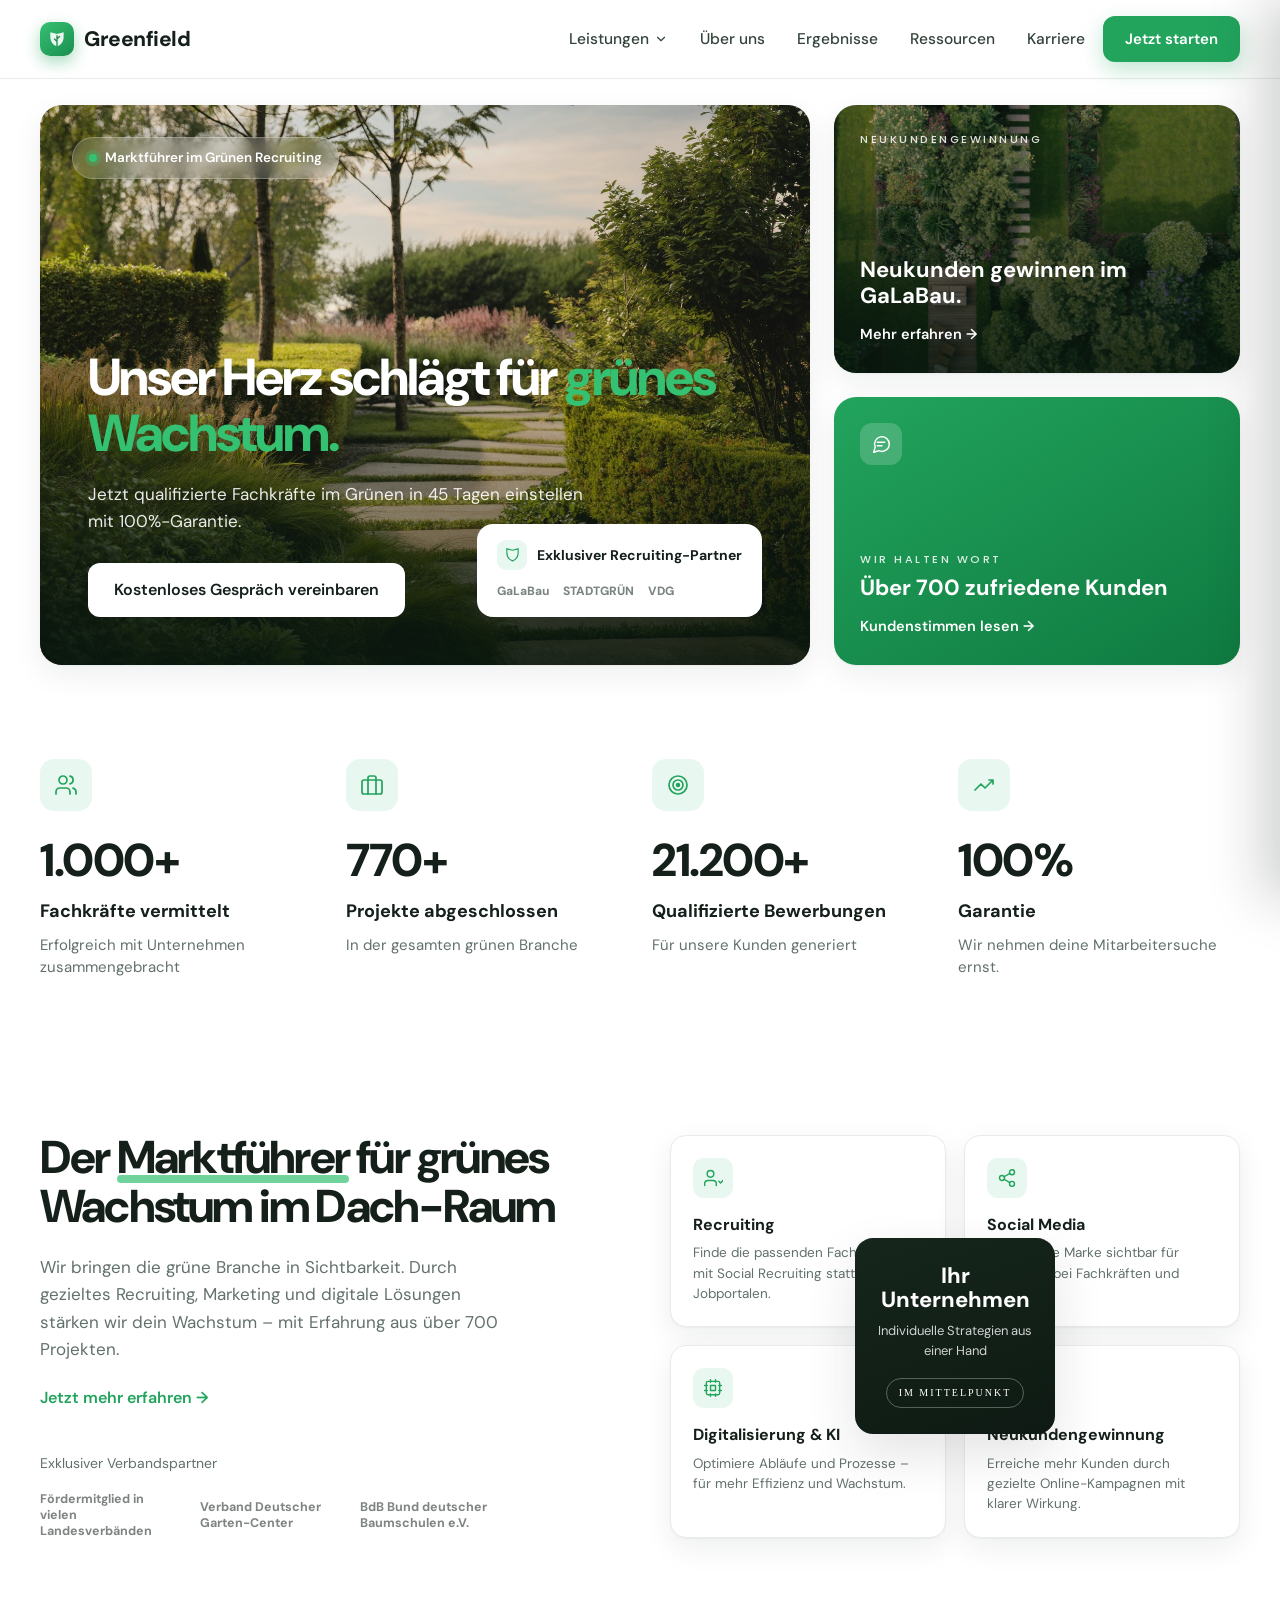
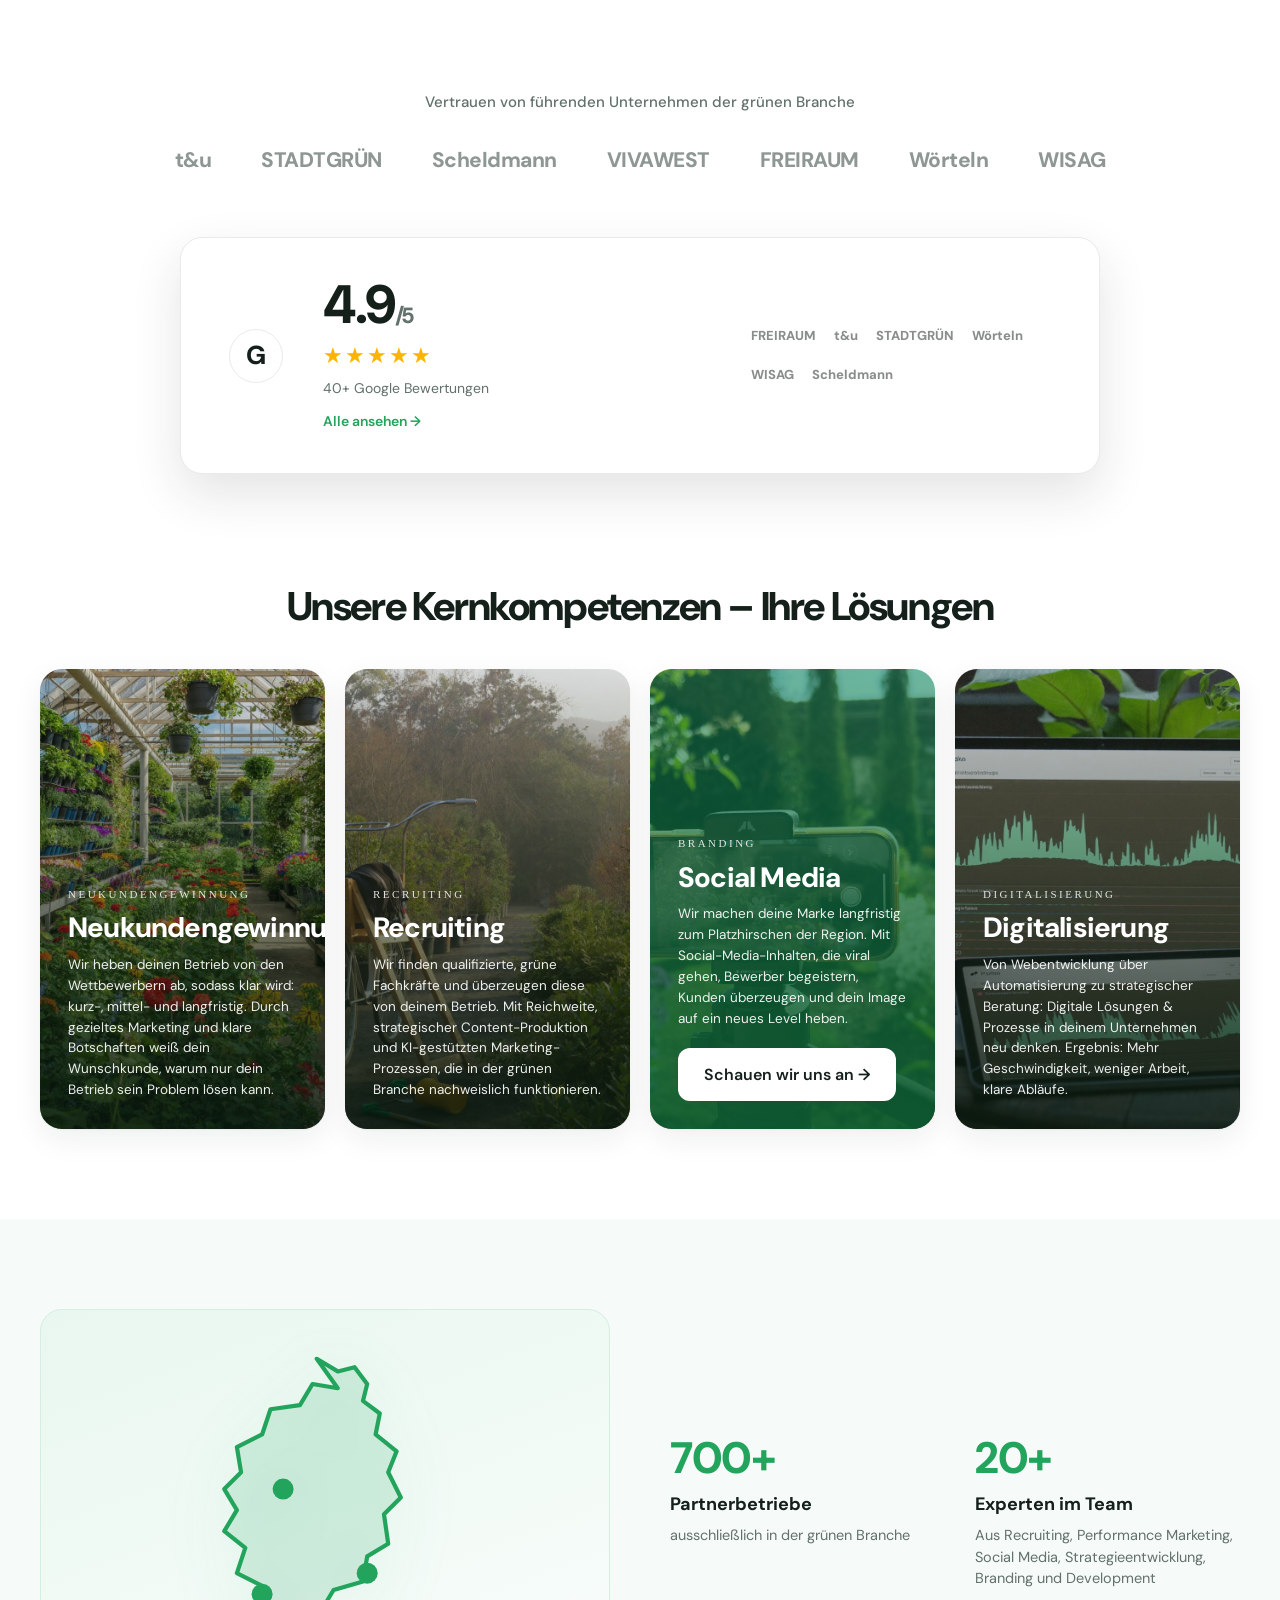
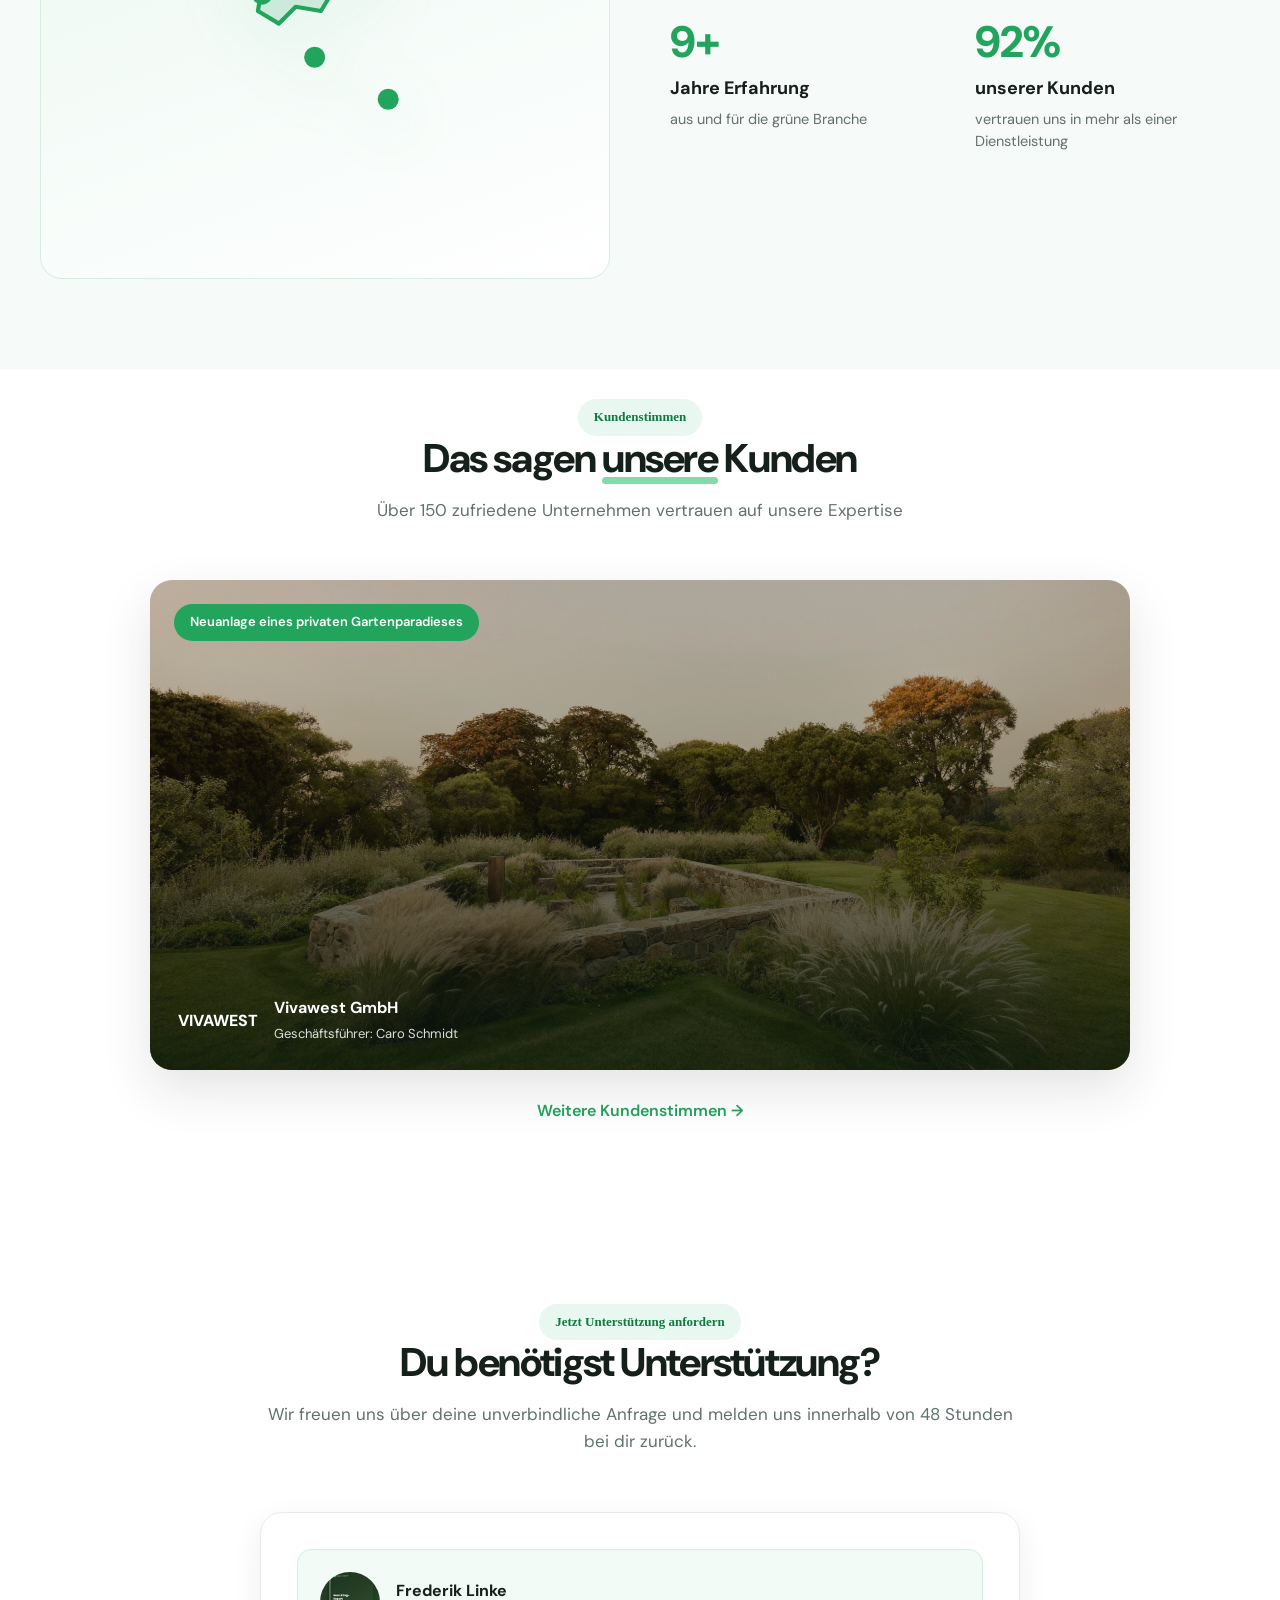
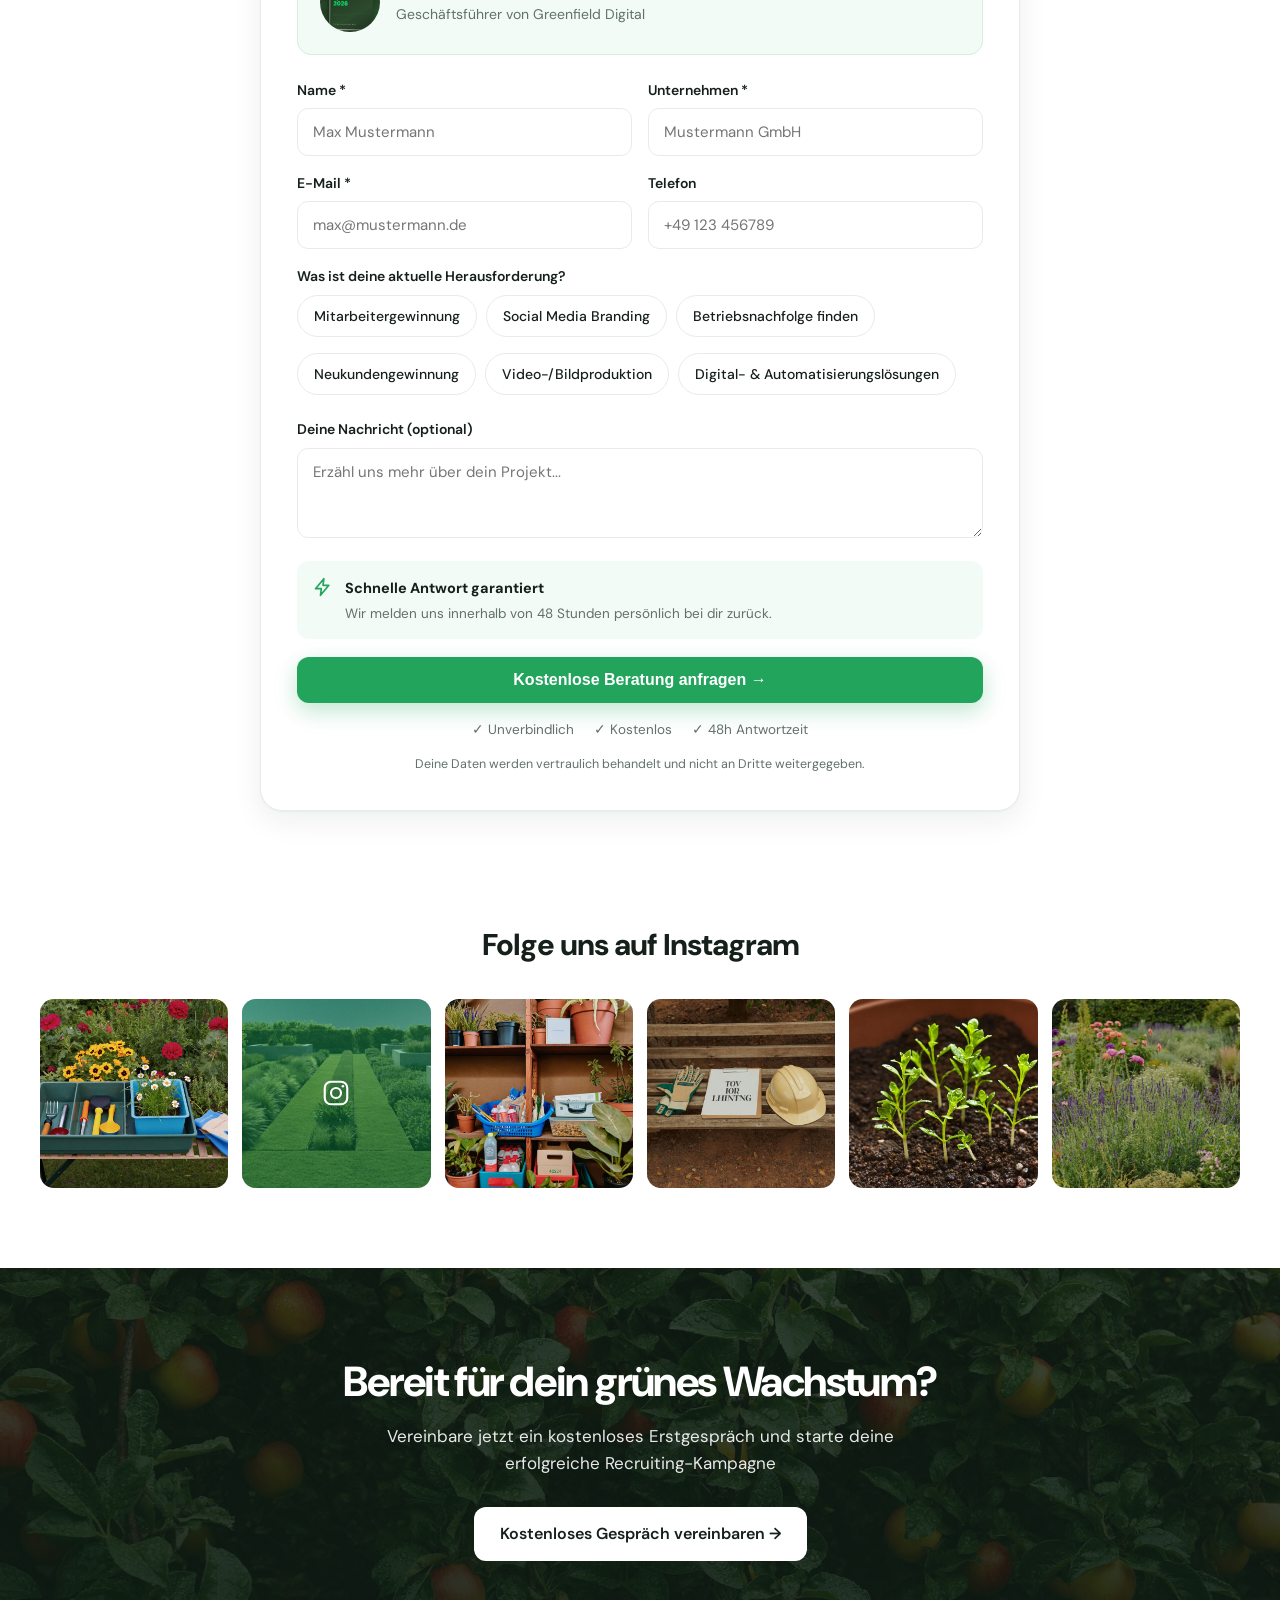
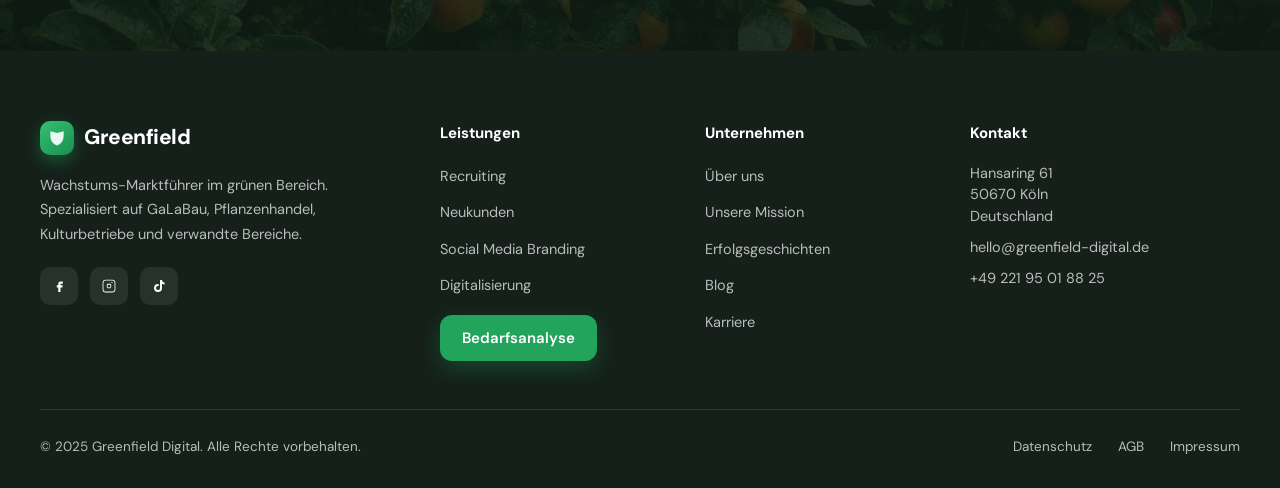
==== commit 2a2f20da: "Startseite 1:1 aus Figma nachgebaut Marktführer-Cluster, Google-Review-Card, Foto-Kernkompetenzen, T" ====
--- a/index.html
+++ b/index.html
@@ -26,7 +26,7 @@
   <div class="wrap nav">
     <a href="index.html" class="brand">
       <span class="mark"><svg viewBox="0 0 24 24" fill="none"><path d="M12 21c5-2 8-6 8-12V4l-8 2-8-2v5c0 6 3 10 8 12Z" fill="#fff" opacity=".9"/><path d="M12 21V8M12 12l3-3M12 15l-3-3" stroke="#1B8E4F" stroke-width="1.6" stroke-linecap="round"/></svg></span>
-      <span class="txt">Greenfield<small>Digital</small></span>
+      <span class="txt-single">Greenfield</span>
     </a>
     <div class="sp"></div>
     <nav class="nav-links">
@@ -74,8 +74,12 @@
         <img class="bg" src="assets/hero-home.jpg" alt="Grüne Landschaft – Greenfield Digital">
         <span class="hero-badge"><span class="dot"></span>Marktführer im Grünen Recruiting</span>
         <h1>Unser Herz schlägt für <span class="u">grünes Wachstum.</span></h1>
-        <p>Jetzt qualifizierte Fachkräfte und Kunden gewinnen – in unserem bewährten 45-Tage-Prozess mit 100%-Garantie.</p>
-        <div><a href="#kontakt" class="btn btn-white">Kostenloses Gespräch vereinbaren →</a></div>
+        <p>Jetzt qualifizierte Fachkräfte im Grünen in 45 Tagen einstellen mit 100%-Garantie.</p>
+        <div><a href="#kontakt" class="btn btn-white">Kostenloses Gespräch vereinbaren</a></div>
+        <div class="hero-partner">
+          <div class="hp-head"><span class="lf"><svg viewBox="0 0 24 24" fill="none"><path d="M12 21c5-2 8-6 8-12V4l-8 2-8-2v5c0 6 3 10 8 12Z" stroke="#22A45D" stroke-width="1.6"/></svg></span>Exklusiver Recruiting-Partner</div>
+          <div class="hp-logos"><span>GaLaBau</span><span>STADTGRÜN</span><span>VDG</span></div>
+        </div>
       </div>
       <div class="hero-side">
         <div class="hero-card photo">
@@ -100,7 +104,7 @@
 </section>
 
 <!-- ============ STATS ============ -->
-<section class="stats">
+<section class="stats flat">
   <div class="wrap">
     <div class="stats-grid">
       <div class="stat rv">
@@ -127,68 +131,113 @@
   </div>
 </section>
 
+<!-- ============ MARKTFÜHRER CLUSTER ============ -->
+<section class="mf">
+  <div class="wrap">
+    <div class="mf-grid">
+      <div class="mf-text rv">
+        <h2>Der <span class="u">Marktführer</span> für grünes Wachstum im Dach-Raum</h2>
+        <p>Wir bringen die grüne Branche in Sichtbarkeit. Durch gezieltes Recruiting, Marketing und digitale Lösungen stärken wir dein Wachstum – mit Erfahrung aus über 700 Projekten.</p>
+        <a class="mf-link" href="ueber-uns.html">Jetzt mehr erfahren →</a>
+        <div class="mf-part">
+          <span class="lbl">Exklusiver Verbandspartner</span>
+          <div class="row">
+            <span>Fördermitglied in vielen Landesverbänden</span>
+            <span>Verband Deutscher Garten-Center</span>
+            <span>BdB Bund deutscher Baumschulen e.V.</span>
+          </div>
+        </div>
+      </div>
+      <div class="mf-cluster rv">
+        <div class="mf-mini">
+          <div class="ic"><svg viewBox="0 0 24 24" fill="none" stroke-width="1.7"><path d="M16 21v-2a4 4 0 0 0-4-4H6a4 4 0 0 0-4 4v2M9 11a4 4 0 1 0 0-8 4 4 0 0 0 0 8ZM19 16l2 2 4-4" stroke-linecap="round" stroke-linejoin="round"/></svg></div>
+          <b>Recruiting</b>
+          <p>Finde die passenden Fachkräfte – mit Social Recruiting statt teuren Jobportalen.</p>
+        </div>
+        <div class="mf-mini">
+          <div class="ic"><svg viewBox="0 0 24 24" fill="none" stroke-width="1.7"><circle cx="18" cy="5" r="3"/><circle cx="6" cy="12" r="3"/><circle cx="18" cy="19" r="3"/><path d="M8.6 13.5l6.8 4M15.4 6.5l-6.8 4" stroke-linecap="round"/></svg></div>
+          <b>Social Media</b>
+          <p>Mach deine Marke sichtbar für Vertrauen bei Fachkräften und Kunden.</p>
+        </div>
+        <div class="mf-mini">
+          <div class="ic"><svg viewBox="0 0 24 24" fill="none" stroke-width="1.7"><rect x="4" y="4" width="16" height="16" rx="2"/><path d="M9 2v3M15 2v3M9 19v3M15 19v3M2 9h3M2 15h3M19 9h3M19 15h3M9 9h6v6H9z" stroke-linecap="round" stroke-linejoin="round"/></svg></div>
+          <b>Digitalisierung &amp; KI</b>
+          <p>Optimiere Abläufe und Prozesse – für mehr Effizienz und Wachstum.</p>
+        </div>
+        <div class="mf-mini">
+          <div class="ic"><svg viewBox="0 0 24 24" fill="none" stroke-width="1.7"><circle cx="12" cy="12" r="9"/><circle cx="12" cy="12" r="5"/><circle cx="12" cy="12" r="1.4" fill="var(--green)"/></svg></div>
+          <b>Neukundengewinnung</b>
+          <p>Erreiche mehr Kunden durch gezielte Online-Kampagnen mit klarer Wirkung.</p>
+        </div>
+        <div class="mf-center">
+          <h3>Ihr Unternehmen</h3>
+          <p>Individuelle Strategien aus einer Hand</p>
+          <span class="badge">Im Mittelpunkt</span>
+        </div>
+      </div>
+    </div>
+  </div>
+</section>
+
+<!-- ============ LOGOS ============ -->
+<section class="logos">
+  <div class="wrap">
+    <p>Vertrauen von führenden Unternehmen der grünen Branche</p>
+    <div class="logo-row">
+      <span>t&amp;u</span><span>STADTGRÜN</span><span>Scheldmann</span><span>VIVAWEST</span><span>FREIRAUM</span><span>Wörteln</span><span>WISAG</span>
+    </div>
+  </div>
+</section>
+
+<!-- ============ GOOGLE REVIEW CARD ============ -->
+<section class="greview">
+  <div class="wrap">
+    <div class="greview-card rv">
+      <div class="g">G</div>
+      <div>
+        <div class="sc">4.9<small>/5</small></div>
+        <div class="stars">★★★★★</div>
+        <div class="meta">40+ Google Bewertungen</div>
+        <a class="ga" href="ergebnisse.html">Alle ansehen →</a>
+      </div>
+      <div class="sp"></div>
+      <div class="gl"><span>FREIRAUM</span><span>t&amp;u</span><span>STADTGRÜN</span><span>Wörteln</span><span>WISAG</span><span>Scheldmann</span></div>
+    </div>
+  </div>
+</section>
+
 <!-- ============ KERNKOMPETENZEN ============ -->
-<section class="komp" style="padding:90px 0;background:var(--soft)">
+<section class="kk">
   <div class="wrap">
     <div class="sec-head rv">
-      <span class="caps">Leistungen</span>
       <h2>Unsere Kernkompetenzen – Ihre Lösungen</h2>
-      <p>Individuelle Strategien aus einer Hand. Wir bringen die grüne Branche in Sichtbarkeit – durch gezieltes Recruiting, Marketing und digitale Lösungen.</p>
-    </div>
-    <div class="icards c2">
-      <a class="icard rv" href="neukundengewinnung.html">
-        <div class="ic"><svg viewBox="0 0 24 24" fill="none" stroke-width="1.7"><path d="M3 21v-2a4 4 0 0 1 4-4h4a4 4 0 0 1 4 4v2M9 11a4 4 0 1 0 0-8 4 4 0 0 0 0 8ZM19 8v6M16 11h6" stroke-linecap="round" stroke-linejoin="round"/></svg></div>
-        <div class="tag">Neukunden</div>
+    </div>
+    <div class="kk-track">
+      <a class="kk-card rv" href="neukundengewinnung.html">
+        <img src="assets/hero-neukunden.jpg" alt="Neukundengewinnung">
+        <span class="lbl">Neukundengewinnung</span>
         <h3>Neukundengewinnung</h3>
-        <p>Wir sorgen dafür, dass dein Betrieb von den richtigen Kunden gefunden wird: kurz-, mittel- und langfristig. Durch gezieltes Marketing und klare Positionierung erfährt dein Wunschkunde, warum gerade deine Lösung sein Problem löst.</p>
-        <span class="vp">Strategie kennenlernen →</span>
+        <p>Wir heben deinen Betrieb von den Wettbewerbern ab, sodass klar wird: kurz-, mittel- und langfristig. Durch gezieltes Marketing und klare Botschaften weiß dein Wunschkunde, warum nur dein Betrieb sein Problem lösen kann.</p>
       </a>
-      <a class="icard rv" href="recruiting.html">
-        <div class="ic"><svg viewBox="0 0 24 24" fill="none" stroke-width="1.7"><path d="M16 21v-2a4 4 0 0 0-4-4H6a4 4 0 0 0-4 4v2M9 11a4 4 0 1 0 0-8 4 4 0 0 0 0 8ZM19 16l2 2 4-4" stroke-linecap="round" stroke-linejoin="round"/></svg></div>
-        <div class="tag">Recruiting</div>
+      <a class="kk-card rv" href="recruiting.html">
+        <img src="assets/hero-recruiting.jpg" alt="Recruiting">
+        <span class="lbl">Recruiting</span>
         <h3>Recruiting</h3>
         <p>Wir finden qualifizierte, grüne Fachkräfte und überzeugen diese von deinem Betrieb. Mit Reichweite, strategischer Content-Produktion und KI-gestützten Marketing-Prozessen, die in der grünen Branche nachweislich funktionieren.</p>
-        <span class="vp">Finde es heraus →</span>
       </a>
-      <a class="icard rv" href="social-media.html">
-        <div class="ic"><svg viewBox="0 0 24 24" fill="none" stroke-width="1.7"><path d="M7 11l5-7 5 7M5 11h14l-1.5 9h-11L5 11Z" stroke-linecap="round" stroke-linejoin="round"/></svg></div>
-        <div class="tag">Social Media</div>
-        <h3>Social Media &amp; Branding</h3>
-        <p>Wir machen deine Marke langfristig zum Platzhirschen in der Region. Mit Social-Media-Inhalten, die viral gehen, Bewerber begeistern, Kunden überzeugen und dein Image auf ein neues Level heben.</p>
-        <span class="vp">Schauen wir uns an →</span>
+      <a class="kk-card active rv" href="social-media.html">
+        <img src="assets/hero-social.jpg" alt="Social Media">
+        <span class="lbl">Branding</span>
+        <h3>Social Media</h3>
+        <p>Wir machen deine Marke langfristig zum Platzhirschen der Region. Mit Social-Media-Inhalten, die viral gehen, Bewerber begeistern, Kunden überzeugen und dein Image auf ein neues Level heben.</p>
+        <span class="btn btn-white">Schauen wir uns an →</span>
       </a>
-      <a class="icard rv" href="digitalisierung.html">
-        <div class="ic"><svg viewBox="0 0 24 24" fill="none" stroke-width="1.7"><rect x="3" y="4" width="18" height="14" rx="2"/><path d="M8 21h8M12 18v3M8 10l2 2 4-4" stroke-linecap="round" stroke-linejoin="round"/></svg></div>
-        <div class="tag">Digitalisierung &amp; KI</div>
+      <a class="kk-card rv" href="digitalisierung.html">
+        <img src="assets/hero-digitalisierung.jpg" alt="Digitalisierung">
+        <span class="lbl">Digitalisierung</span>
         <h3>Digitalisierung</h3>
-        <p>Von Webentwicklung über Automatisierung bis hin zu strategischer Beratung: Digitale Lösungen, die die Prozesse in deinem Unternehmen neu denken. Ergebnis: Mehr Geschwindigkeit, weniger manuelle Arbeit, klare Abläufe.</p>
-        <span class="vp">Mit Digitalisierung starten →</span>
+        <p>Von Webentwicklung über Automatisierung zu strategischer Beratung: Digitale Lösungen &amp; Prozesse in deinem Unternehmen neu denken. Ergebnis: Mehr Geschwindigkeit, weniger Arbeit, klare Abläufe.</p>
       </a>
-    </div>
-  </div>
-</section>
-
-<!-- ============ LOGOS ============ -->
-<section class="logos">
-  <div class="wrap">
-    <p>Vertraut von führenden Unternehmen der grünen Branche</p>
-    <div class="logo-row">
-      <span>GaLaBau</span><span>BaumPartner</span><span>GrünTeam</span><span>Floramax</span><span>Naturwerk</span>
-    </div>
-  </div>
-</section>
-
-<!-- ============ REVIEW STRIP ============ -->
-<section class="review">
-  <div class="wrap">
-    <div class="review-box rv">
-      <div class="score">4.9<small>/5</small></div>
-      <div>
-        <div class="stars">★★★★★</div>
-        <div class="meta">40+ Google Bewertungen</div>
-      </div>
-      <div class="sp"></div>
-      <a href="ergebnisse.html" class="btn btn-white">Alle ansehen</a>
     </div>
   </div>
 </section>
@@ -209,7 +258,7 @@
       <div>
         <div class="map-stats">
           <div class="map-stat rv"><div class="num" data-countup data-num="700+">700+</div><div class="t">Partnerbetriebe</div><div class="s">ausschließlich in der grünen Branche</div></div>
-          <div class="map-stat rv"><div class="num" data-countup data-num="20+">20+</div><div class="t">Experten im Team</div><div class="s">Recruiting, Performance Marketing, Social Media, Branding &amp; Development</div></div>
+          <div class="map-stat rv"><div class="num" data-countup data-num="20+">20+</div><div class="t">Experten im Team</div><div class="s">Aus Recruiting, Performance Marketing, Social Media, Strategieentwicklung, Branding und Development</div></div>
           <div class="map-stat rv"><div class="num" data-countup data-num="9+">9+</div><div class="t">Jahre Erfahrung</div><div class="s">aus und für die grüne Branche</div></div>
           <div class="map-stat rv"><div class="num" data-countup data-num="92%">92%</div><div class="t">unserer Kunden</div><div class="s">vertrauen uns in mehr als einer Dienstleistung</div></div>
         </div>
@@ -218,63 +267,101 @@
   </div>
 </section>
 
-<!-- ============ KONTAKT / PROZESS ============ -->
+<!-- ============ TESTIMONIAL ============ -->
+<section class="tst">
+  <div class="wrap">
+    <div class="sec-head rv">
+      <span class="pill">Kundenstimmen</span>
+      <h2>Das sagen <span class="u-text">unsere</span> Kunden</h2>
+      <p>Über 150 zufriedene Unternehmen vertrauen auf unsere Expertise</p>
+    </div>
+    <div class="tst-card rv">
+      <img src="assets/testimonial.jpg" alt="Kundenstimme Vivawest GmbH">
+      <span class="tst-badge">Neuanlage eines privaten Gartenparadieses</span>
+      <div class="tst-foot">
+        <div class="tlogo">VIVAWEST</div>
+        <div><b>Vivawest GmbH</b><span>Geschäftsführer: Caro Schmidt</span></div>
+      </div>
+    </div>
+    <div class="tst-more"><a href="ergebnisse.html">Weitere Kundenstimmen →</a></div>
+  </div>
+</section>
+
+<!-- ============ KONTAKT ============ -->
 <section class="contact" id="kontakt">
   <div class="wrap">
-    <div class="contact-grid">
-      <div class="contact-left rv">
-        <span class="caps">Jetzt Unterstützung anfordern</span>
-        <h2>Du benötigst Unterstützung?</h2>
-        <p>Unser bewährter 45-Tage-Prozess für deine perfekte Positionierung. Lass uns über deine Herausforderung sprechen.</p>
+    <div class="sec-head rv">
+      <span class="pill">Jetzt Unterstützung anfordern</span>
+      <h2>Du benötigst Unterstützung?</h2>
+      <p>Wir freuen uns über deine unverbindliche Anfrage und melden uns innerhalb von 48 Stunden bei dir zurück.</p>
+    </div>
+    <div class="form-card rv" style="max-width:760px;margin:0 auto">
+      <form id="leadForm">
         <div class="founder">
           <img src="assets/founder.jpg" alt="Frederik Linke">
           <div><b>Frederik Linke</b><span>Geschäftsführer von Greenfield Digital</span></div>
         </div>
-        <div class="trust-row">
-          <div><svg viewBox="0 0 24 24" fill="none" stroke-width="2"><path d="M20 6 9 17l-5-5" stroke-linecap="round" stroke-linejoin="round"/></svg>Unverbindlich</div>
-          <div><svg viewBox="0 0 24 24" fill="none" stroke-width="2"><path d="M20 6 9 17l-5-5" stroke-linecap="round" stroke-linejoin="round"/></svg>Kostenlos</div>
-          <div><svg viewBox="0 0 24 24" fill="none" stroke-width="2"><circle cx="12" cy="12" r="9"/><path d="M12 7v5l3 3" stroke-linecap="round" stroke-linejoin="round"/></svg>48h Antwortzeit</div>
-        </div>
-      </div>
-      <div class="form-card rv">
-        <form id="leadForm">
-          <div class="form-row">
-            <div class="field"><label>Name *</label><input name="name" required placeholder="Max Mustermann"></div>
-            <div class="field"><label>Unternehmen *</label><input name="unternehmen" required placeholder="Mustermann GmbH"></div>
+        <div class="form-row">
+          <div class="field"><label>Name *</label><input name="name" required placeholder="Max Mustermann"></div>
+          <div class="field"><label>Unternehmen *</label><input name="unternehmen" required placeholder="Mustermann GmbH"></div>
+        </div>
+        <div class="form-row">
+          <div class="field"><label>E-Mail *</label><input name="email" type="email" required placeholder="max@mustermann.de"></div>
+          <div class="field"><label>Telefon</label><input name="telefon" placeholder="+49 123 456789"></div>
+        </div>
+        <div class="field">
+          <label>Was ist deine aktuelle Herausforderung?</label>
+          <div class="chips">
+            <label class="chip"><input type="checkbox" name="herausforderung" value="Mitarbeitergewinnung"><span>Mitarbeitergewinnung</span></label>
+            <label class="chip"><input type="checkbox" name="herausforderung" value="Social Media Branding"><span>Social Media Branding</span></label>
+            <label class="chip"><input type="checkbox" name="herausforderung" value="Betriebsnachfolge finden"><span>Betriebsnachfolge finden</span></label>
+            <label class="chip"><input type="checkbox" name="herausforderung" value="Neukundengewinnung"><span>Neukundengewinnung</span></label>
+            <label class="chip"><input type="checkbox" name="herausforderung" value="Video-/Bildproduktion"><span>Video-/Bildproduktion</span></label>
+            <label class="chip"><input type="checkbox" name="herausforderung" value="Digital- & Automatisierungslösungen"><span>Digital- &amp; Automatisierungslösungen</span></label>
           </div>
-          <div class="form-row">
-            <div class="field"><label>E-Mail *</label><input name="email" type="email" required placeholder="max@mustermann.de"></div>
-            <div class="field"><label>Telefon</label><input name="telefon" placeholder="+49 123 456789"></div>
-          </div>
-          <div class="field">
-            <label>Was ist deine aktuelle Herausforderung?</label>
-            <div class="chips">
-              <label class="chip"><input type="checkbox" name="herausforderung" value="Mitarbeitergewinnung"><span>Mitarbeitergewinnung</span></label>
-              <label class="chip"><input type="checkbox" name="herausforderung" value="Social Media Branding"><span>Social Media Branding</span></label>
-              <label class="chip"><input type="checkbox" name="herausforderung" value="Betriebsnachfolger finden"><span>Betriebsnachfolger finden</span></label>
-              <label class="chip"><input type="checkbox" name="herausforderung" value="Neukundengewinnung"><span>Neukundengewinnung</span></label>
-              <label class="chip"><input type="checkbox" name="herausforderung" value="Video-/Bildproduktion"><span>Video-/Bildproduktion</span></label>
-              <label class="chip"><input type="checkbox" name="herausforderung" value="Digital- & Automatisierungslösungen"><span>Digital- &amp; Automatisierungslösungen</span></label>
-            </div>
-          </div>
-          <div class="field"><label>Deine Nachricht (optional)</label><textarea name="nachricht" placeholder="Erzähl uns mehr über dein Projekt..."></textarea></div>
-          <div class="form-note">
-            <svg viewBox="0 0 24 24" fill="none" stroke-width="2"><path d="M13 2 3 14h7l-1 8 10-12h-7l1-8Z" stroke-linecap="round" stroke-linejoin="round"/></svg>
-            <div><b>Schnelle Antwort garantiert</b><p>Wir melden uns innerhalb von 48 Stunden persönlich bei dir.</p></div>
-          </div>
-          <button type="submit" class="btn btn-green" style="width:100%;justify-content:center">Kostenlose Beratung anfragen</button>
-          <div class="form-meta">
-            <span>✓ Unverbindlich</span><span>✓ Kostenlos</span><span>✓ 48h Antwortzeit</span>
-          </div>
-          <p class="form-disc">Deine Daten werden vertraulich behandelt und nicht an Dritte weitergegeben.</p>
-        </form>
-        <div class="form-ok" id="formOk">
-          <svg viewBox="0 0 24 24" fill="none" stroke-width="2"><circle cx="12" cy="12" r="10"/><path d="M8 12l3 3 5-6" stroke-linecap="round" stroke-linejoin="round"/></svg>
-          <h3>Vielen Dank!</h3>
-          <p style="color:var(--muted);margin-top:8px">Wir haben deine Anfrage erhalten und melden uns innerhalb von 48 Stunden bei dir.</p>
-        </div>
-      </div>
-    </div>
+        </div>
+        <div class="field"><label>Deine Nachricht (optional)</label><textarea name="nachricht" placeholder="Erzähl uns mehr über dein Projekt..."></textarea></div>
+        <div class="form-note">
+          <svg viewBox="0 0 24 24" fill="none" stroke-width="2"><path d="M13 2 3 14h7l-1 8 10-12h-7l1-8Z" stroke-linecap="round" stroke-linejoin="round"/></svg>
+          <div><b>Schnelle Antwort garantiert</b><p>Wir melden uns innerhalb von 48 Stunden persönlich bei dir zurück.</p></div>
+        </div>
+        <button type="submit" class="btn btn-green" style="width:100%;justify-content:center">Kostenlose Beratung anfragen →</button>
+        <div class="form-meta">
+          <span>✓ Unverbindlich</span><span>✓ Kostenlos</span><span>✓ 48h Antwortzeit</span>
+        </div>
+        <p class="form-disc">Deine Daten werden vertraulich behandelt und nicht an Dritte weitergegeben.</p>
+      </form>
+      <div class="form-ok" id="formOk">
+        <svg viewBox="0 0 24 24" fill="none" stroke-width="2"><circle cx="12" cy="12" r="10"/><path d="M8 12l3 3 5-6" stroke-linecap="round" stroke-linejoin="round"/></svg>
+        <h3>Vielen Dank!</h3>
+        <p style="color:var(--muted);margin-top:8px">Wir haben deine Anfrage erhalten und melden uns innerhalb von 48 Stunden bei dir.</p>
+      </div>
+    </div>
+  </div>
+</section>
+
+<!-- ============ INSTAGRAM ============ -->
+<section class="insta">
+  <div class="wrap">
+    <h2>Folge uns auf Instagram</h2>
+    <div class="insta-grid">
+      <a href="#"><img src="assets/feature-1.jpg" alt=""></a>
+      <a href="#"><img src="assets/blog-1.jpg" alt=""><span class="ig"><svg viewBox="0 0 24 24" fill="none" stroke="#fff" stroke-width="1.7"><rect x="3" y="3" width="18" height="18" rx="5"/><circle cx="12" cy="12" r="4"/><circle cx="17.5" cy="6.5" r="1" fill="#fff" stroke="none"/></svg></span></a>
+      <a href="#"><img src="assets/feature-2.jpg" alt=""></a>
+      <a href="#"><img src="assets/blog-2.jpg" alt=""></a>
+      <a href="#"><img src="assets/feature-3.jpg" alt=""></a>
+      <a href="#"><img src="assets/blog-3.jpg" alt=""></a>
+    </div>
+  </div>
+</section>
+
+<!-- ============ CTA BANNER ============ -->
+<section class="cta">
+  <div class="cta-inner">
+    <img src="assets/cta-bg.jpg" alt="">
+    <h2>Bereit für dein grünes Wachstum?</h2>
+    <p>Vereinbare jetzt ein kostenloses Erstgespräch und starte deine erfolgreiche Recruiting-Kampagne</p>
+    <a href="#kontakt" class="btn btn-white">Kostenloses Gespräch vereinbaren →</a>
   </div>
 </section>
 
@@ -283,8 +370,8 @@
   <div class="wrap">
     <div class="foot-grid">
       <div class="foot-brand">
-        <div class="brand"><span class="mark"><svg viewBox="0 0 24 24" fill="none"><path d="M12 21c5-2 8-6 8-12V4l-8 2-8-2v5c0 6 3 10 8 12Z" fill="#fff" opacity=".9"/></svg></span><span class="txt">Greenfield<small style="color:rgba(255,255,255,.6)">Digital</small></span></div>
-        <p>Wachstums-Marktführer in der grünen Branche. Spezialisiert auf GaLaBau, Pflanzenhandel, Kulturbetriebe und verwandte Bereiche.</p>
+        <div class="brand"><span class="mark"><svg viewBox="0 0 24 24" fill="none"><path d="M12 21c5-2 8-6 8-12V4l-8 2-8-2v5c0 6 3 10 8 12Z" fill="#fff" opacity=".9"/></svg></span><span class="txt-single">Greenfield</span></div>
+        <p>Wachstums-Marktführer im grünen Bereich. Spezialisiert auf GaLaBau, Pflanzenhandel, Kulturbetriebe und verwandte Bereiche.</p>
         <div class="foot-soc">
           <a href="#" aria-label="Facebook"><svg viewBox="0 0 24 24"><path d="M14 9h3V6h-3c-1.7 0-3 1.3-3 3v2H9v3h2v6h3v-6h2.5l.5-3H14V9.5c0-.3.2-.5.5-.5Z"/></svg></a>
           <a href="#" aria-label="Instagram"><svg viewBox="0 0 24 24"><path d="M12 8.8A3.2 3.2 0 1 0 12 15.2 3.2 3.2 0 0 0 12 8.8Zm0 5.3a2.1 2.1 0 1 1 0-4.2 2.1 2.1 0 0 1 0 4.2ZM16.5 3.5h-9A4 4 0 0 0 3.5 7.5v9a4 4 0 0 0 4 4h9a4 4 0 0 0 4-4v-9a4 4 0 0 0-4-4Zm2.9 13a2.9 2.9 0 0 1-2.9 2.9h-9a2.9 2.9 0 0 1-2.9-2.9v-9A2.9 2.9 0 0 1 7.5 4.6h9a2.9 2.9 0 0 1 2.9 2.9v9Zm-2.7-9.3a.75.75 0 1 1-1.5 0 .75.75 0 0 1 1.5 0Z"/></svg></a>
@@ -319,7 +406,7 @@
       </div>
     </div>
     <div class="foot-bottom">
-      <div>© 2025 Greenfield Digital GmbH. Alle Rechte vorbehalten.</div>
+      <div>© 2025 Greenfield Digital. Alle Rechte vorbehalten.</div>
       <div>
         <a href="datenschutz.html">Datenschutz</a>
         <a href="agb.html">AGB</a>
--- a/assets/site.css
+++ b/assets/site.css
@@ -325,6 +325,98 @@
 .foot-bottom{display:flex;justify-content:space-between;align-items:center;padding-top:26px;flex-wrap:wrap;gap:14px;font-size:13.5px}
 .foot-bottom a{margin-left:22px}.foot-bottom a:hover{color:var(--green-glow)}
 
+/* ---------- Single-word brand logo ---------- */
+.brand .txt-single{font-weight:800;font-size:21px;letter-spacing:-.5px;line-height:1}
+.foot-brand .brand .txt-single{color:#fff}
+
+/* ---------- Hero floating partner card ---------- */
+.hero-main .hero-partner{position:absolute;right:48px;bottom:48px;background:#fff;border-radius:16px;padding:16px 20px;box-shadow:var(--shadow-lg);color:var(--ink);max-width:300px;z-index:3}
+.hero-partner .hp-head{display:flex;align-items:center;gap:10px;font-weight:700;font-size:14px;margin-bottom:12px}
+.hero-partner .hp-head .lf{width:30px;height:30px;border-radius:9px;background:var(--mint);display:grid;place-items:center;flex-shrink:0}
+.hero-partner .hp-head .lf svg{width:17px;height:17px}
+.hero-partner .hp-logos{display:flex;align-items:center;gap:14px;flex-wrap:wrap}
+.hero-partner .hp-logos span{font-weight:800;font-size:12px;color:var(--ink-2);opacity:.65}
+
+/* ---------- Stats (flat variant) ---------- */
+.stats.flat .stat{background:transparent;border:0;padding:0}
+.stats.flat .stat .ic{background:var(--mint)}
+
+/* ---------- Marktführer cluster ---------- */
+.mf{padding:90px 0}
+.mf-grid{display:grid;grid-template-columns:1fr 1fr;gap:60px;align-items:center}
+.mf-text h2{font-size:46px;font-weight:800;letter-spacing:-1.8px;line-height:1.08}
+.mf-text h2 .u{position:relative;white-space:nowrap}
+.mf-text h2 .u::after{content:"";position:absolute;left:0;right:0;bottom:4px;height:8px;background:var(--green-glow);border-radius:6px;opacity:.7;z-index:-1}
+.mf-text>p{color:var(--muted);font-size:17px;margin:22px 0 22px;max-width:470px}
+.mf-link{font-weight:600;color:var(--green);display:inline-flex;align-items:center;gap:8px}
+.mf-part{margin-top:42px}
+.mf-part .lbl{font-size:14px;color:var(--muted);margin-bottom:16px;display:block}
+.mf-part .row{display:flex;align-items:center;gap:30px;flex-wrap:wrap;opacity:.55}
+.mf-part .row span{font-weight:700;font-size:12.5px;max-width:130px;line-height:1.3}
+.mf-cluster{position:relative;display:grid;grid-template-columns:1fr 1fr;gap:18px}
+.mf-mini{background:#fff;border:1px solid var(--line);border-radius:16px;padding:22px;box-shadow:var(--shadow);min-height:170px}
+.mf-mini .ic{width:40px;height:40px;border-radius:11px;background:var(--mint);display:grid;place-items:center;margin-bottom:14px}
+.mf-mini .ic svg{width:20px;height:20px;stroke:var(--green)}
+.mf-mini b{font-size:16px;display:block;margin-bottom:6px}
+.mf-mini p{font-size:13.5px;color:var(--muted);line-height:1.5}
+.mf-center{position:absolute;top:50%;left:50%;transform:translate(-50%,-50%);width:200px;background:linear-gradient(160deg,var(--dark-2),var(--dark));color:#fff;border-radius:18px;padding:26px 22px;text-align:center;box-shadow:var(--shadow-lg);z-index:2}
+.mf-center h3{font-size:22px;font-weight:800;line-height:1.1}
+.mf-center p{font-size:13px;opacity:.8;margin:8px 0 16px}
+.mf-center .badge{display:inline-block;font-family:"Poppins";font-size:10px;letter-spacing:2px;text-transform:uppercase;border:1px solid rgba(255,255,255,.3);border-radius:20px;padding:6px 12px}
+
+/* ---------- Google review card ---------- */
+.greview{padding:0 0 90px}
+.greview-card{background:#fff;border:1px solid var(--line);border-radius:var(--radius);box-shadow:var(--shadow-lg);padding:40px 48px;display:flex;align-items:center;gap:40px;flex-wrap:wrap;max-width:920px;margin:0 auto}
+.greview-card .g{width:54px;height:54px;border-radius:50%;border:1px solid var(--line);display:grid;place-items:center;font-weight:800;font-size:26px;flex-shrink:0}
+.greview-card .sc{font-size:54px;font-weight:800;letter-spacing:-2px;line-height:1}
+.greview-card .sc small{font-size:22px;color:var(--muted)}
+.greview-card .stars{color:#FBB400;font-size:22px;letter-spacing:2px;margin-top:6px}
+.greview-card .meta{color:var(--muted);font-size:14px;margin:4px 0 8px}
+.greview-card .ga{font-weight:600;color:var(--green);font-size:14px}
+.greview-card .sp{flex:1}
+.greview-card .gl{display:flex;gap:18px;flex-wrap:wrap;opacity:.5;max-width:300px}
+.greview-card .gl span{font-weight:800;font-size:13px}
+
+/* ---------- Kernkompetenzen carousel ---------- */
+.kk{padding:20px 0 90px}
+.kk .sec-head{margin-bottom:40px}
+.kk-track{display:grid;grid-template-columns:repeat(4,1fr);gap:20px}
+.kk-card{position:relative;border-radius:var(--radius);overflow:hidden;min-height:460px;display:flex;flex-direction:column;justify-content:flex-end;padding:28px;color:#fff;box-shadow:var(--shadow)}
+.kk-card img{position:absolute;inset:0;width:100%;height:100%;object-fit:cover;z-index:0}
+.kk-card::after{content:"";position:absolute;inset:0;background:linear-gradient(180deg,rgba(8,24,14,.12),rgba(8,24,14,.85));z-index:1}
+.kk-card.active::after{background:linear-gradient(180deg,rgba(15,122,64,.5),rgba(11,90,47,.92))}
+.kk-card>*{position:relative;z-index:2}
+.kk-card .lbl{font-family:"Poppins";font-size:11px;letter-spacing:2.5px;text-transform:uppercase;opacity:.85;margin-bottom:10px}
+.kk-card h3{font-size:28px;font-weight:800;letter-spacing:-.8px;line-height:1.05}
+.kk-card p{font-size:13.5px;line-height:1.55;margin-top:12px;color:rgba(255,255,255,.92)}
+.kk-card .btn{margin-top:18px;align-self:flex-start}
+
+/* ---------- Testimonial section ---------- */
+.tst{padding:30px 0 90px}
+.tst .u-text{position:relative}
+.tst .u-text::after{content:"";position:absolute;left:0;right:0;bottom:0;height:7px;background:var(--green-glow);border-radius:6px;opacity:.6;z-index:-1}
+.tst-card{position:relative;border-radius:var(--radius);overflow:hidden;aspect-ratio:16/8;max-width:980px;margin:0 auto;box-shadow:var(--shadow-lg);color:#fff}
+.tst-card img{position:absolute;inset:0;width:100%;height:100%;object-fit:cover;z-index:0}
+.tst-card::after{content:"";position:absolute;inset:0;background:linear-gradient(180deg,rgba(8,24,14,.08),rgba(8,24,14,.78));z-index:1}
+.tst-card>*{position:relative;z-index:2}
+.tst-badge{position:absolute;top:24px;left:24px;background:var(--green);color:#fff;font-size:13px;font-weight:600;padding:8px 16px;border-radius:30px}
+.tst-foot{position:absolute;left:28px;bottom:24px;display:flex;align-items:center;gap:16px}
+.tst-foot .tlogo{font-weight:800;font-size:16px}
+.tst-foot b{font-size:16px;display:block}
+.tst-foot span{font-size:13px;opacity:.85}
+.tst-more{text-align:center;margin-top:28px}
+.tst-more a{font-weight:600;color:var(--green);display:inline-flex;align-items:center;gap:8px}
+
+/* ---------- Instagram ---------- */
+.insta{padding:20px 0 80px;text-align:center}
+.insta h2{font-size:30px;font-weight:800;letter-spacing:-1px;margin-bottom:30px}
+.insta-grid{display:grid;grid-template-columns:repeat(6,1fr);gap:14px}
+.insta-grid a{position:relative;border-radius:14px;overflow:hidden;aspect-ratio:1/1}
+.insta-grid img{width:100%;height:100%;object-fit:cover;transition:.3s}
+.insta-grid a:hover img{transform:scale(1.06)}
+.insta-grid .ig{position:absolute;inset:0;display:grid;place-items:center;background:rgba(15,122,64,.5)}
+.insta-grid .ig svg{width:30px;height:30px}
+
 /* ---------- Reveal animation ---------- */
 .rv{opacity:0;transform:translateY(28px);transition:opacity .7s cubic-bezier(.2,.6,.2,1),transform .7s cubic-bezier(.2,.6,.2,1)}
 .rv.in{opacity:1;transform:none}
@@ -352,6 +444,12 @@
   .price.hot{transform:none}
   .foot-grid{grid-template-columns:1fr 1fr}
   .sec-head h2,.contact-left h2,.cta-inner h2{font-size:30px}
+  .mf-grid{grid-template-columns:1fr;gap:44px}
+  .mf-text h2{font-size:34px}
+  .kk-track{grid-template-columns:1fr 1fr}
+  .insta-grid{grid-template-columns:repeat(3,1fr)}
+  .greview-card{padding:30px;gap:24px}
+  .hero-partner{right:24px;bottom:24px;max-width:260px}
 }
 @media(max-width:600px){
   .hero-side{flex-direction:column}
@@ -361,4 +459,9 @@
   .review-box{padding:32px}
   .cta-inner{padding:60px 24px}
   .sec-head{margin-bottom:36px}
+  .mf-cluster{grid-template-columns:1fr}
+  .mf-center{position:static;transform:none;width:auto;margin:4px 0}
+  .kk-track,.insta-grid{grid-template-columns:1fr}
+  .tst-card{aspect-ratio:4/5}
+  .hero-main .hero-partner{position:static;right:auto;bottom:auto;max-width:none;margin-top:18px}
 }
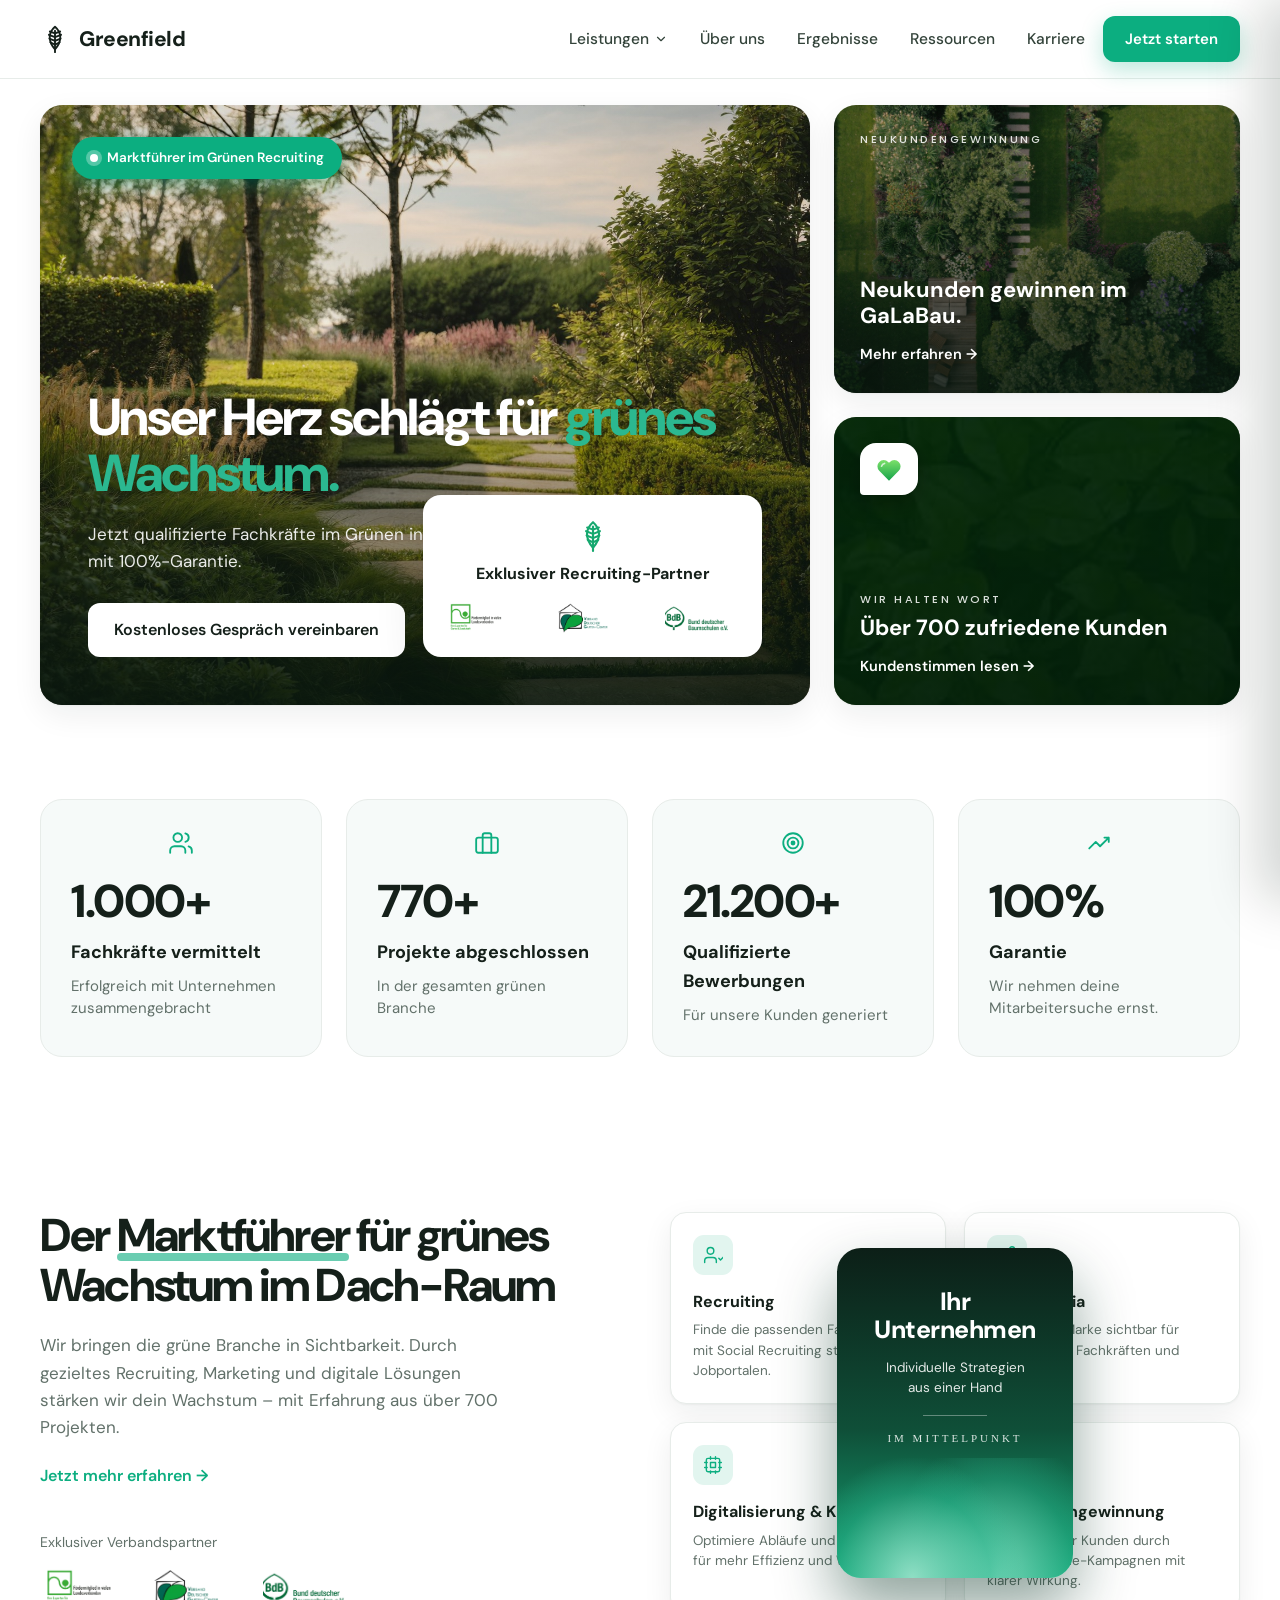
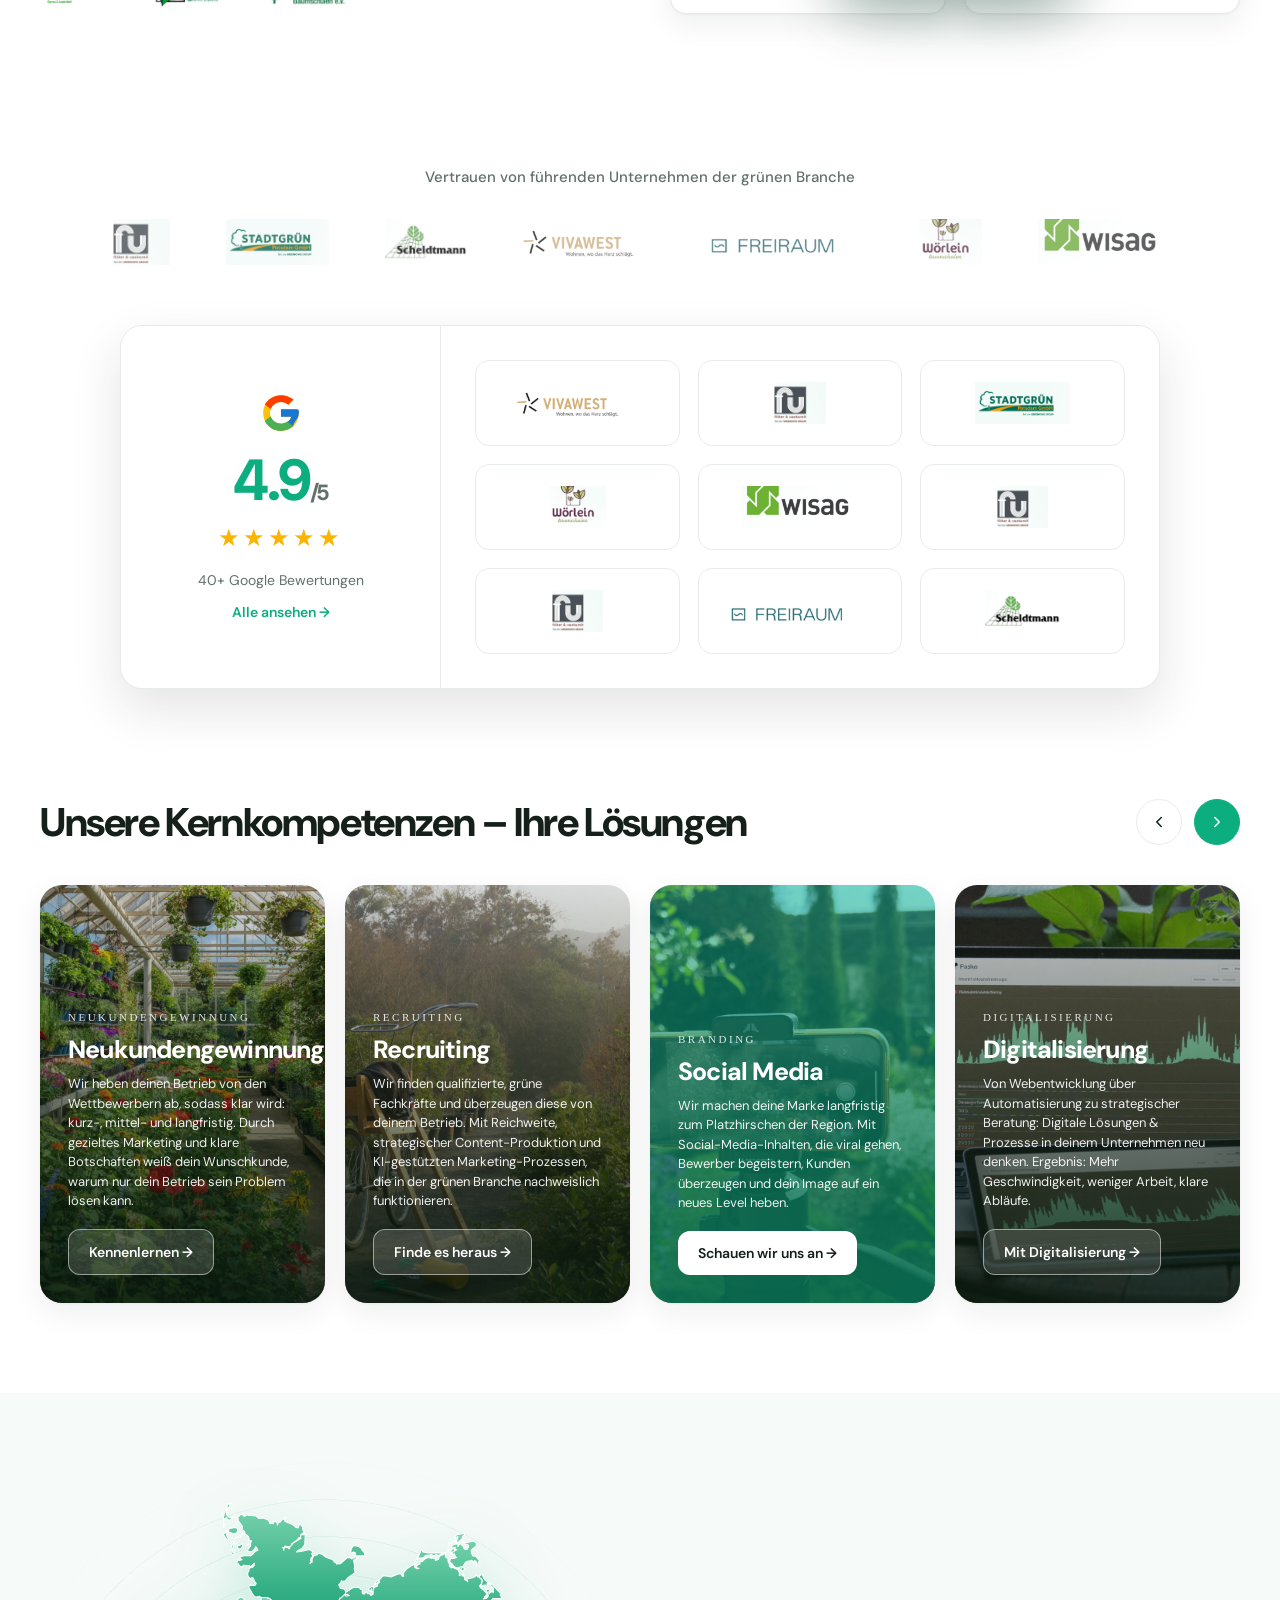
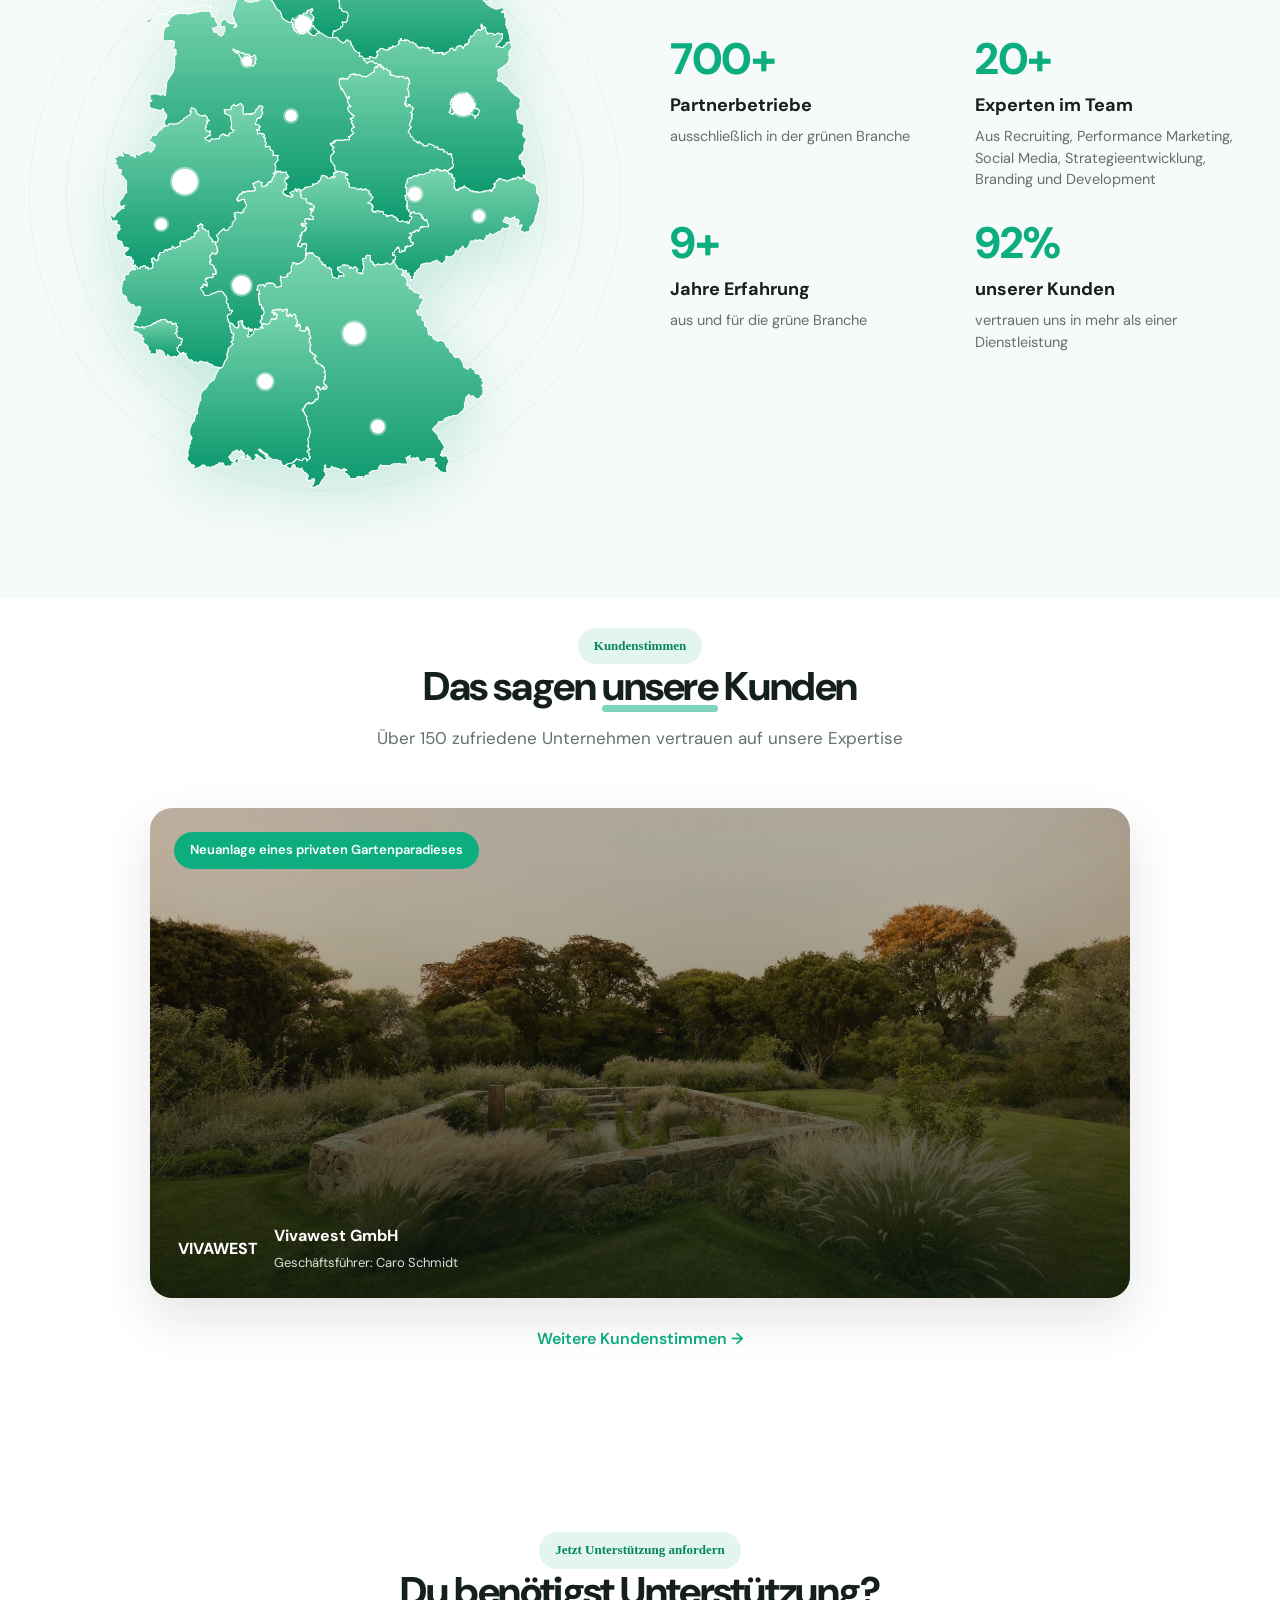
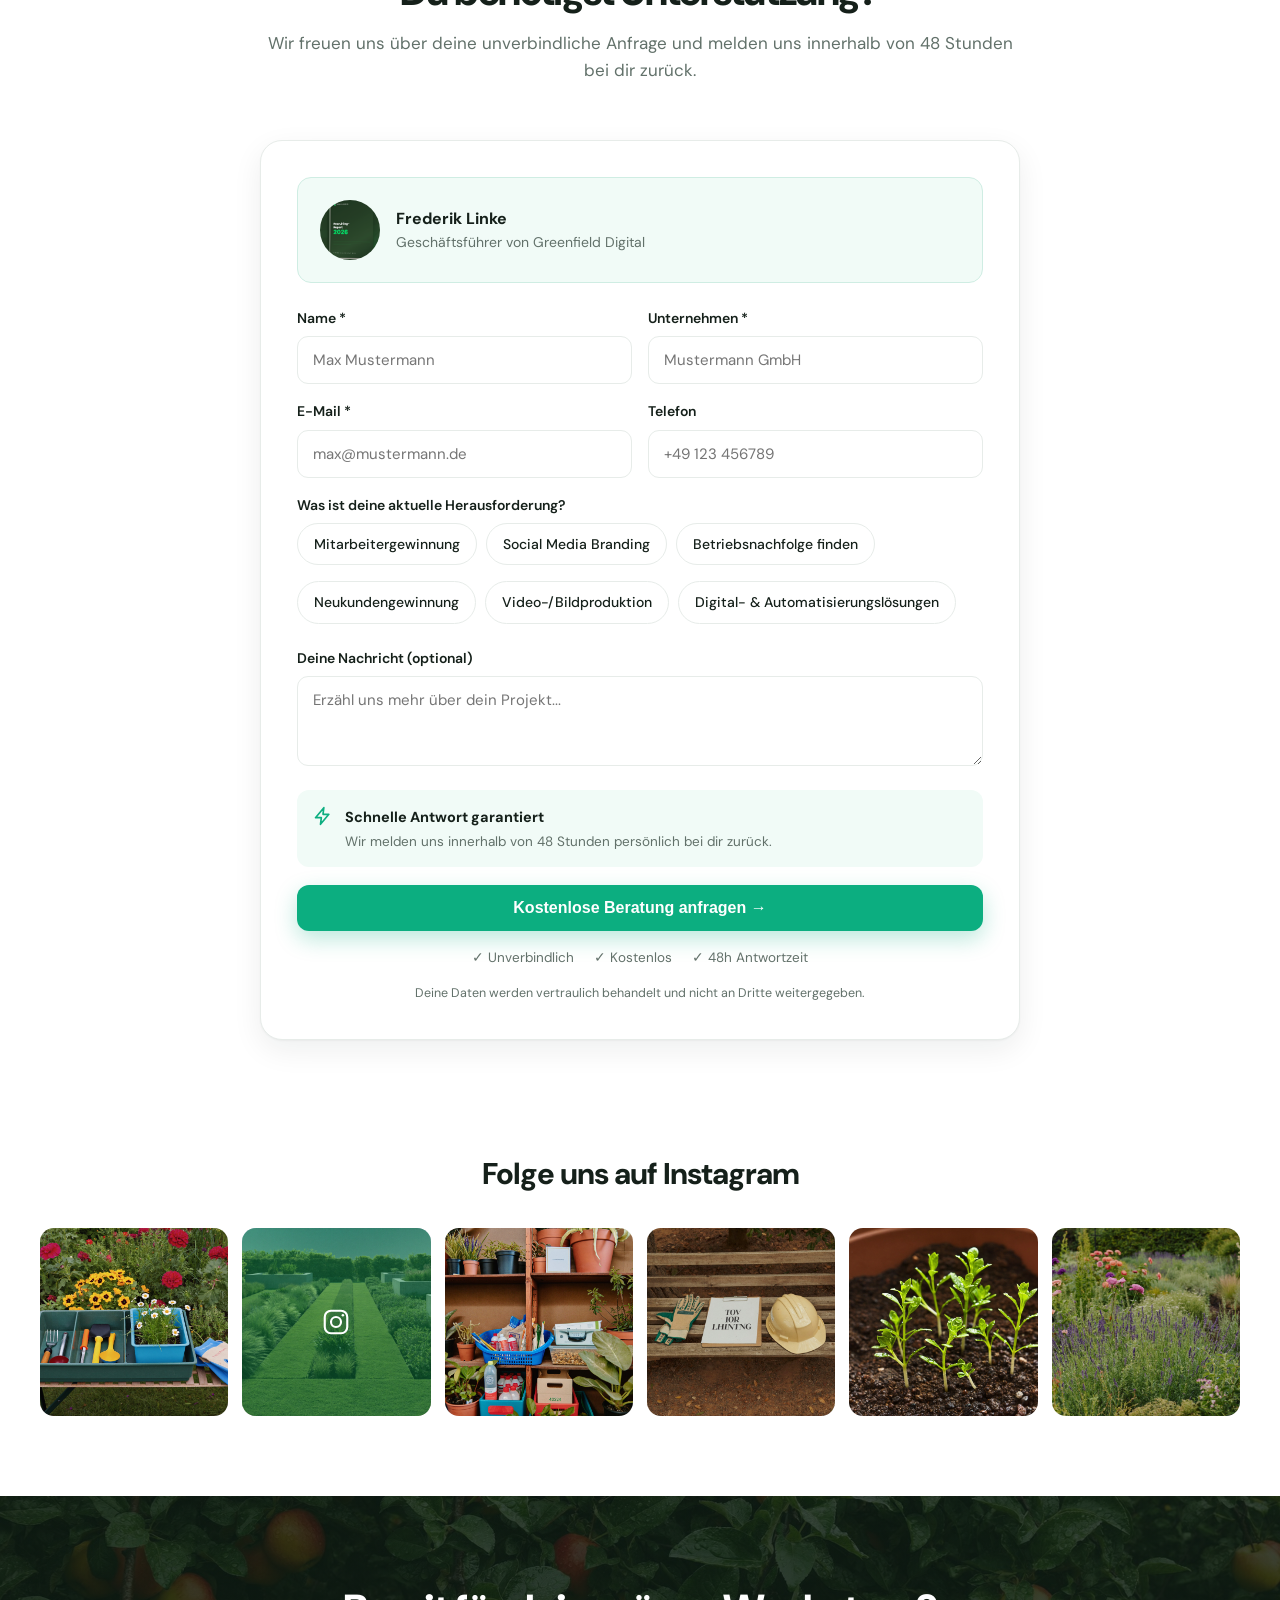
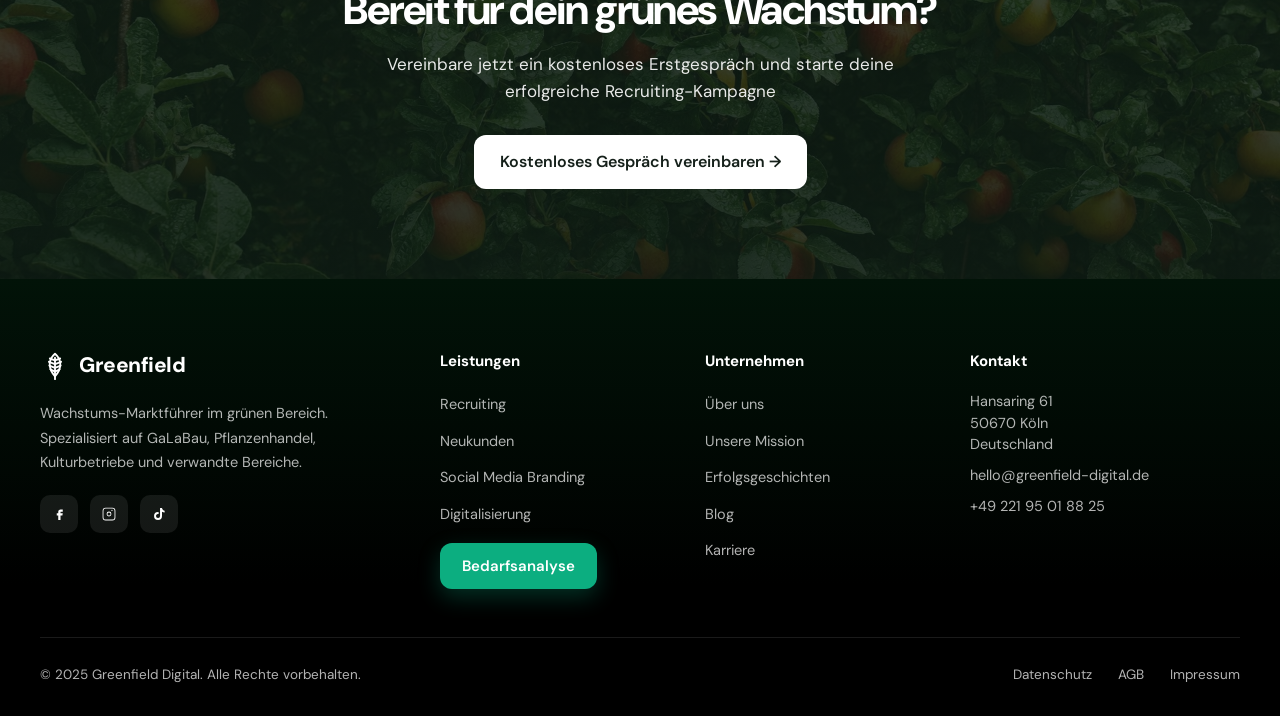
==== commit 5bccaf6c: "Fix 1:1 Figma defects: real logos, foliage hero card, Google review card, kk proportions, remove fab" ====
--- a/index.html
+++ b/index.html
@@ -25,7 +25,7 @@
 <header>
   <div class="wrap nav">
     <a href="index.html" class="brand">
-      <span class="mark"><svg viewBox="0 0 24 24" fill="none"><path d="M12 21c5-2 8-6 8-12V4l-8 2-8-2v5c0 6 3 10 8 12Z" fill="#fff" opacity=".9"/><path d="M12 21V8M12 12l3-3M12 15l-3-3" stroke="#1B8E4F" stroke-width="1.6" stroke-linecap="round"/></svg></span>
+      <span class="mark"><svg viewBox="0 0 32 32" fill="none" stroke="currentColor" stroke-width="2" stroke-linecap="round" stroke-linejoin="round"><path d="M16 3C9 9 8 18 16 27 24 18 23 9 16 3Z"/><path d="M16 7V30"/><path d="M16 10 10.5 8M16 10 21.5 8M16 14 9.5 11.5M16 14 22.5 11.5M16 18 10 15.5M16 18 22 15.5M16 22 11 19.5M16 22 21 19.5"/></svg></span>
       <span class="txt-single">Greenfield</span>
     </a>
     <div class="sp"></div>
@@ -77,8 +77,9 @@
         <p>Jetzt qualifizierte Fachkräfte im Grünen in 45 Tagen einstellen mit 100%-Garantie.</p>
         <div><a href="#kontakt" class="btn btn-white">Kostenloses Gespräch vereinbaren</a></div>
         <div class="hero-partner">
-          <div class="hp-head"><span class="lf"><svg viewBox="0 0 24 24" fill="none"><path d="M12 21c5-2 8-6 8-12V4l-8 2-8-2v5c0 6 3 10 8 12Z" stroke="#22A45D" stroke-width="1.6"/></svg></span>Exklusiver Recruiting-Partner</div>
-          <div class="hp-logos"><span>GaLaBau</span><span>STADTGRÜN</span><span>VDG</span></div>
+          <span class="hp-leaf"><svg viewBox="0 0 32 32" fill="none" stroke="#16A86F" stroke-width="2" stroke-linecap="round" stroke-linejoin="round"><path d="M16 3C9 9 8 18 16 27 24 18 23 9 16 3Z"/><path d="M16 7V30"/><path d="M16 10 10.5 8M16 10 21.5 8M16 14 9.5 11.5M16 14 22.5 11.5M16 18 10 15.5M16 18 22 15.5M16 22 11 19.5M16 22 21 19.5"/></svg></span>
+          <div class="hp-head">Exklusiver Recruiting-Partner</div>
+          <div class="hp-logos"><img src="assets/partner-1.png" alt="Fördermitglied in vielen Landesverbänden"><img src="assets/partner-2.png" alt="Verband Deutscher Garten-Center"><img src="assets/partner-3.png" alt="Bund deutscher Baumschulen e.V."></div>
         </div>
       </div>
       <div class="hero-side">
@@ -91,7 +92,7 @@
           </div>
         </div>
         <div class="hero-card green">
-          <span class="qicon"><svg viewBox="0 0 24 24" width="22" height="22" fill="none"><path d="M8 10h8M8 14h5M21 12a8 8 0 0 1-11.3 7.3L4 21l1.7-5.7A8 8 0 1 1 21 12Z" stroke="#fff" stroke-width="1.6" stroke-linecap="round" stroke-linejoin="round"/></svg></span>
+          <span class="qicon"><svg viewBox="0 0 24 24" width="30" height="30"><defs><linearGradient id="hrt" x1="0" y1="0" x2="0" y2="1"><stop offset="0" stop-color="#7BE06A"/><stop offset="1" stop-color="#16A34A"/></linearGradient></defs><path d="M12 21.3 4.2 13.4a5 5 0 0 1 7.1-7.1l.7.7.7-.7a5 5 0 0 1 7.1 7.1Z" fill="url(#hrt)"/><path d="M8.4 7.6a3 3 0 0 0-2.3 2.1" fill="none" stroke="rgba(255,255,255,.7)" stroke-width="1.4" stroke-linecap="round"/></svg></span>
           <span class="lbl">Wir halten Wort</span>
           <div>
             <h3>Über 700 zufriedene Kunden</h3>
@@ -142,9 +143,9 @@
         <div class="mf-part">
           <span class="lbl">Exklusiver Verbandspartner</span>
           <div class="row">
-            <span>Fördermitglied in vielen Landesverbänden</span>
-            <span>Verband Deutscher Garten-Center</span>
-            <span>BdB Bund deutscher Baumschulen e.V.</span>
+            <img src="assets/partner-1.png" alt="Fördermitglied in vielen Landesverbänden">
+            <img src="assets/partner-2.png" alt="Verband Deutscher Garten-Center">
+            <img src="assets/partner-3.png" alt="Bund deutscher Baumschulen e.V.">
           </div>
         </div>
       </div>
@@ -170,9 +171,11 @@
           <p>Erreiche mehr Kunden durch gezielte Online-Kampagnen mit klarer Wirkung.</p>
         </div>
         <div class="mf-center">
-          <h3>Ihr Unternehmen</h3>
-          <p>Individuelle Strategien aus einer Hand</p>
-          <span class="badge">Im Mittelpunkt</span>
+          <h3>Ihr<br>Unternehmen</h3>
+          <p>Individuelle Strategien<br>aus einer Hand</p>
+          <span class="mf-div"></span>
+          <span class="mf-mid">IM MITTELPUNKT</span>
+          <span class="mf-hills"></span>
         </div>
       </div>
     </div>
@@ -184,7 +187,13 @@
   <div class="wrap">
     <p>Vertrauen von führenden Unternehmen der grünen Branche</p>
     <div class="logo-row">
-      <span>t&amp;u</span><span>STADTGRÜN</span><span>Scheldmann</span><span>VIVAWEST</span><span>FREIRAUM</span><span>Wörteln</span><span>WISAG</span>
+      <img src="assets/logo-fu.png" alt="flöter & uszkureit">
+      <img src="assets/logo-stadtgruen.png" alt="STADTGRÜN Potsdam GmbH">
+      <img src="assets/logo-scheldmann.png" alt="Scheldmann">
+      <img src="assets/logo-vivawest.png" alt="VIVAWEST">
+      <img src="assets/logo-freiraum.png" alt="FREIRAUM">
+      <img src="assets/logo-woerlein.png" alt="Wörlein Baumschulen">
+      <img src="assets/logo-wisag.png" alt="WISAG">
     </div>
   </div>
 </section>
@@ -193,15 +202,24 @@
 <section class="greview">
   <div class="wrap">
     <div class="greview-card rv">
-      <div class="g">G</div>
-      <div>
+      <div class="gr-left">
+        <span class="g"><svg viewBox="0 0 48 48"><path fill="#FFC107" d="M43.6 20.5H42V20H24v8h11.3c-1.6 4.7-6.1 8-11.3 8-6.6 0-12-5.4-12-12s5.4-12 12-12c3.1 0 5.9 1.2 8 3.1l5.7-5.7C34 6.5 29.3 4.5 24 4.5 13.2 4.5 4.5 13.2 4.5 24S13.2 43.5 24 43.5c11 0 19.5-8 19.5-19.5 0-1.3-.1-2.3-.4-3.5z"/><path fill="#FF3D00" d="M6.3 14.7l6.6 4.8C14.7 15.1 19 12 24 12c3.1 0 5.9 1.2 8 3.1l5.7-5.7C34 6.5 29.3 4.5 24 4.5 16.3 4.5 9.7 8.9 6.3 14.7z"/><path fill="#4CAF50" d="M24 43.5c5.2 0 9.9-2 13.4-5.2l-6.2-5.2C29.2 34.6 26.7 35.5 24 35.5c-5.2 0-9.6-3.3-11.3-7.9l-6.5 5C9.6 39 16.2 43.5 24 43.5z"/><path fill="#1976D2" d="M43.6 20.5H42V20H24v8h11.3c-.8 2.3-2.3 4.3-4.1 5.6l6.2 5.2C37 34.5 43.5 30 43.5 24c0-1.3-.1-2.3-.4-3.5z"/></svg></span>
         <div class="sc">4.9<small>/5</small></div>
         <div class="stars">★★★★★</div>
         <div class="meta">40+ Google Bewertungen</div>
         <a class="ga" href="ergebnisse.html">Alle ansehen →</a>
       </div>
-      <div class="sp"></div>
-      <div class="gl"><span>FREIRAUM</span><span>t&amp;u</span><span>STADTGRÜN</span><span>Wörteln</span><span>WISAG</span><span>Scheldmann</span></div>
+      <div class="gr-grid">
+        <span><img src="assets/logo-vivawest.png" alt="VIVAWEST"></span>
+        <span><img src="assets/logo-fu.png" alt="flöter & uszkureit"></span>
+        <span><img src="assets/logo-stadtgruen.png" alt="STADTGRÜN"></span>
+        <span><img src="assets/logo-woerlein.png" alt="Wörlein Baumschulen"></span>
+        <span><img src="assets/logo-wisag.png" alt="WISAG"></span>
+        <span><img src="assets/logo-fu.png" alt="flöter & uszkureit"></span>
+        <span><img src="assets/logo-fu.png" alt="flöter & uszkureit"></span>
+        <span><img src="assets/logo-freiraum.png" alt="FREIRAUM"></span>
+        <span><img src="assets/logo-scheldmann.png" alt="Scheldmann"></span>
+      </div>
     </div>
   </div>
 </section>
@@ -209,8 +227,12 @@
 <!-- ============ KERNKOMPETENZEN ============ -->
 <section class="kk">
   <div class="wrap">
-    <div class="sec-head rv">
+    <div class="kk-head rv">
       <h2>Unsere Kernkompetenzen – Ihre Lösungen</h2>
+      <div class="kk-nav">
+        <button type="button" aria-label="Zurück"><svg viewBox="0 0 24 24" fill="none" stroke="currentColor" stroke-width="2" stroke-linecap="round" stroke-linejoin="round"><path d="M15 18l-6-6 6-6"/></svg></button>
+        <button type="button" class="act" aria-label="Weiter"><svg viewBox="0 0 24 24" fill="none" stroke="currentColor" stroke-width="2" stroke-linecap="round" stroke-linejoin="round"><path d="M9 18l6-6-6-6"/></svg></button>
+      </div>
     </div>
     <div class="kk-track">
       <a class="kk-card rv" href="neukundengewinnung.html">
@@ -218,12 +240,14 @@
         <span class="lbl">Neukundengewinnung</span>
         <h3>Neukundengewinnung</h3>
         <p>Wir heben deinen Betrieb von den Wettbewerbern ab, sodass klar wird: kurz-, mittel- und langfristig. Durch gezieltes Marketing und klare Botschaften weiß dein Wunschkunde, warum nur dein Betrieb sein Problem lösen kann.</p>
+        <span class="btn btn-card">Kennenlernen →</span>
       </a>
       <a class="kk-card rv" href="recruiting.html">
         <img src="assets/hero-recruiting.jpg" alt="Recruiting">
         <span class="lbl">Recruiting</span>
         <h3>Recruiting</h3>
         <p>Wir finden qualifizierte, grüne Fachkräfte und überzeugen diese von deinem Betrieb. Mit Reichweite, strategischer Content-Produktion und KI-gestützten Marketing-Prozessen, die in der grünen Branche nachweislich funktionieren.</p>
+        <span class="btn btn-card">Finde es heraus →</span>
       </a>
       <a class="kk-card active rv" href="social-media.html">
         <img src="assets/hero-social.jpg" alt="Social Media">
@@ -237,6 +261,7 @@
         <span class="lbl">Digitalisierung</span>
         <h3>Digitalisierung</h3>
         <p>Von Webentwicklung über Automatisierung zu strategischer Beratung: Digitale Lösungen &amp; Prozesse in deinem Unternehmen neu denken. Ergebnis: Mehr Geschwindigkeit, weniger Arbeit, klare Abläufe.</p>
+        <span class="btn btn-card">Mit Digitalisierung →</span>
       </a>
     </div>
   </div>
@@ -246,15 +271,7 @@
 <section class="mapsec">
   <div class="wrap">
     <div class="map-grid">
-      <div class="map-vis rv">
-        <svg viewBox="0 0 200 240" fill="none" aria-label="Deutschland">
-          <path d="M96 8l10 6 8-2 6 8-2 8 8 6-2 10 10 8-4 10 6 12-8 8 2 14-10 6-2 12-14 4-6 10-12-2-8 8-10-6 2-12-12-6 4-12-10-8 6-10-6-10 8-8-2-12 12-6 4-12 14-2 6-10 12 2Z" fill="var(--green)" opacity=".15"/>
-          <path d="M96 8l10 6 8-2 6 8-2 8 8 6-2 10 10 8-4 10 6 12-8 8 2 14-10 6-2 12-14 4-6 10-12-2-8 8-10-6 2-12-12-6 4-12-10-8 6-10-6-10 8-8-2-12 12-6 4-12 14-2 6-10 12 2Z" stroke="var(--green)" stroke-width="2" stroke-linejoin="round"/>
-          <circle class="pin" cx="80" cy="70" r="5"/><circle class="pin" cx="120" cy="110" r="5"/>
-          <circle class="pin" cx="95" cy="150" r="5"/><circle class="pin" cx="70" cy="120" r="5"/>
-          <circle class="pin" cx="130" cy="170" r="5"/>
-        </svg>
-      </div>
+      <div class="map-vis rv" id="deMapHome" aria-label="Deutschlandkarte mit Standorten"></div>
       <div>
         <div class="map-stats">
           <div class="map-stat rv"><div class="num" data-countup data-num="700+">700+</div><div class="t">Partnerbetriebe</div><div class="s">ausschließlich in der grünen Branche</div></div>
@@ -370,7 +387,7 @@
   <div class="wrap">
     <div class="foot-grid">
       <div class="foot-brand">
-        <div class="brand"><span class="mark"><svg viewBox="0 0 24 24" fill="none"><path d="M12 21c5-2 8-6 8-12V4l-8 2-8-2v5c0 6 3 10 8 12Z" fill="#fff" opacity=".9"/></svg></span><span class="txt-single">Greenfield</span></div>
+        <div class="brand"><span class="mark"><svg viewBox="0 0 32 32" fill="none" stroke="currentColor" stroke-width="2" stroke-linecap="round" stroke-linejoin="round"><path d="M16 3C9 9 8 18 16 27 24 18 23 9 16 3Z"/><path d="M16 7V30"/><path d="M16 10 10.5 8M16 10 21.5 8M16 14 9.5 11.5M16 14 22.5 11.5M16 18 10 15.5M16 18 22 15.5M16 22 11 19.5M16 22 21 19.5"/></svg></span><span class="txt-single">Greenfield</span></div>
         <p>Wachstums-Marktführer im grünen Bereich. Spezialisiert auf GaLaBau, Pflanzenhandel, Kulturbetriebe und verwandte Bereiche.</p>
         <div class="foot-soc">
           <a href="#" aria-label="Facebook"><svg viewBox="0 0 24 24"><path d="M14 9h3V6h-3c-1.7 0-3 1.3-3 3v2H9v3h2v6h3v-6h2.5l.5-3H14V9.5c0-.3.2-.5.5-.5Z"/></svg></a>
@@ -417,6 +434,7 @@
 </footer>
 
 <!-- ============ SHARED JS ============ -->
+<script src="assets/de-map.js"></script>
 <script>
 // Mobile off-canvas menu
 (function(){
@@ -453,6 +471,19 @@
   });
 }
 wireForm('leadForm','formOk','https://hook.eu1.make.com/1vmdn2c448cipbaicb2u9hqym6jl8fdk');
+// Deutschlandkarte (gefüllt, mit Standort-Punkten)
+(function(){
+  var el=document.getElementById('deMapHome');
+  if(el&&window.gcBuildDeMap){
+    var dots=[
+      {city:'Hamburg',r:20},{city:'Berlin',r:26},{city:'Hannover',r:14},
+      {city:'Dortmund',r:30},{city:'Koeln',r:14},{city:'Frankfurt',r:22},
+      {city:'Leipzig',r:16},{city:'Dresden',r:14},{city:'Nuernberg',r:26},
+      {city:'Stuttgart',r:18},{city:'Muenchen',r:16},{city:'Bremen',r:12}
+    ];
+    el.innerHTML=window.gcBuildDeMap({filled:true,id:'home',dots:dots});
+  }
+})();
 </script>
 </body>
 </html>
--- a/assets/site.css
+++ b/assets/site.css
@@ -4,8 +4,8 @@
    + Footer + Forms + wiederkehrende Komponenten.
    ============================================================ */
 :root{
-  --green:#22A45D; --green-2:#1B8E4F; --green-deep:#0F7A40; --green-glow:#34C172;
-  --mint:#E8F7EF; --mint-2:#F2FBF6; --mint-line:#D4EEE0;
+  --green:#0CAE80; --green-2:#0A9A71; --green-deep:#078560; --green-glow:#2BB890;
+  --mint:#E2F5EF; --mint-2:#F1FBF7; --mint-line:#CFEDE3;
   --ink:#15201A; --ink-2:#33433A; --muted:#62716A;
   --bg:#FFFFFF; --soft:#F6FAF8; --line:#E7ECE9;
   --dark:#0E1A13; --dark-2:#16261C;
@@ -27,8 +27,8 @@
 
 /* ---------- Buttons ---------- */
 .btn{display:inline-flex;align-items:center;gap:9px;font-weight:600;font-size:16px;padding:14px 26px;border-radius:12px;cursor:pointer;border:0;transition:.18s;white-space:nowrap}
-.btn-green{background:var(--green);color:#fff;box-shadow:0 8px 22px rgba(34,164,93,.28)}
-.btn-green:hover{background:var(--green-2);transform:translateY(-2px);box-shadow:0 12px 28px rgba(34,164,93,.36)}
+.btn-green{background:var(--green);color:#fff;box-shadow:0 8px 22px rgba(12,174,128,.28)}
+.btn-green:hover{background:var(--green-2);transform:translateY(-2px);box-shadow:0 12px 28px rgba(12,174,128,.36)}
 .btn-white{background:#fff;color:var(--ink)}
 .btn-white:hover{transform:translateY(-2px);box-shadow:var(--shadow)}
 .btn-ghost{background:transparent;color:var(--ink);border:1.5px solid var(--line)}
@@ -38,9 +38,9 @@
 /* ---------- Header / Nav ---------- */
 header{position:sticky;top:0;z-index:60;background:rgba(255,255,255,.86);backdrop-filter:blur(12px);border-bottom:1px solid var(--line)}
 .nav{display:flex;align-items:center;gap:16px;height:78px}
-.brand{display:flex;align-items:center;gap:10px;font-weight:800;font-size:21px;letter-spacing:-.5px}
-.brand .mark{width:34px;height:34px;border-radius:10px;background:linear-gradient(140deg,var(--green-glow),var(--green-2));display:grid;place-items:center;box-shadow:0 6px 16px rgba(34,164,93,.4)}
-.brand .mark svg{width:20px;height:20px}
+.brand{display:flex;align-items:center;gap:9px;font-weight:800;font-size:23px;letter-spacing:-.5px;color:var(--ink)}
+.brand .mark{width:30px;height:34px;display:grid;place-items:center}
+.brand .mark svg{width:30px;height:34px;display:block}
 .brand small{font-weight:500;color:var(--muted);letter-spacing:2px;font-size:12px;text-transform:uppercase}
 .brand .txt{display:flex;flex-direction:column;line-height:1}
 .nav .sp{flex:1}
@@ -84,16 +84,16 @@
 
 /* ---------- Hero (shared primitives) ---------- */
 .hero{padding:26px 0 30px}
-.hero-grid{display:grid;grid-template-columns:1.9fr 1fr;gap:24px;min-height:560px}
-.hero-main{position:relative;border-radius:var(--radius);overflow:hidden;display:flex;flex-direction:column;justify-content:flex-end;padding:48px;color:#fff;box-shadow:var(--shadow);min-height:560px}
+.hero-grid{display:grid;grid-template-columns:1.9fr 1fr;gap:24px;min-height:600px}
+.hero-grid.solo{grid-template-columns:1fr}
+.hero-main{position:relative;border-radius:var(--radius);overflow:hidden;display:flex;flex-direction:column;justify-content:flex-end;padding:48px;color:#fff;box-shadow:var(--shadow);min-height:600px}
 .hero-main::after{content:"";position:absolute;inset:0;background:linear-gradient(180deg,rgba(10,30,18,.15) 0%,rgba(10,30,18,.05) 40%,rgba(8,24,14,.8) 100%);z-index:1}
 .hero-main img.bg{position:absolute;inset:0;width:100%;height:100%;object-fit:cover;z-index:0}
 .hero-main>*:not(img){position:relative;z-index:2}
-.hero-main .hero-badge{position:absolute;top:32px;left:32px;display:inline-flex;align-items:center;gap:8px;background:rgba(255,255,255,.16);backdrop-filter:blur(8px);border:1px solid rgba(255,255,255,.25);color:#fff;padding:9px 16px;border-radius:30px;font-size:13.5px;font-weight:600;z-index:2}
-.hero-badge .dot{width:8px;height:8px;border-radius:50%;background:var(--green-glow);box-shadow:0 0 0 4px rgba(52,193,114,.3)}
+.hero-main .hero-badge{position:absolute;top:32px;left:32px;display:inline-flex;align-items:center;gap:9px;background:var(--green);color:#fff;padding:10px 18px;border-radius:30px;font-size:13.5px;font-weight:600;z-index:2;box-shadow:0 6px 18px rgba(12,174,128,.35)}
+.hero-badge .dot{width:8px;height:8px;border-radius:50%;background:#fff;box-shadow:0 0 0 4px rgba(255,255,255,.3)}
 .hero-main h1{font-size:52px;font-weight:800;line-height:1.08;letter-spacing:-2px;max-width:660px}
-.hero-main h1 .u{position:relative;color:var(--green-glow)}
-.hero-main h1 .u::after{content:"";position:absolute;left:0;right:0;bottom:2px;height:10px;background:rgba(52,193,114,.35);border-radius:6px;z-index:-1}
+.hero-main h1 .u{color:var(--green-glow)}
 .hero-main p{margin:20px 0 28px;max-width:520px;font-size:17px;color:rgba(255,255,255,.9)}
 .hero-meta{display:flex;gap:22px;flex-wrap:wrap;margin-bottom:26px}
 .hero-meta span{display:flex;align-items:center;gap:8px;font-size:15px;font-weight:500}
@@ -104,12 +104,16 @@
 .hero-card.photo::after{content:"";position:absolute;inset:0;background:linear-gradient(180deg,rgba(8,24,14,.25),rgba(8,24,14,.8));z-index:1}
 .hero-card.photo img{position:absolute;inset:0;width:100%;height:100%;object-fit:cover;z-index:0}
 .hero-card.photo>*{position:relative;z-index:2}
-.hero-card.green{background:linear-gradient(150deg,var(--green) 0%,var(--green-deep) 100%);color:#fff}
+.hero-card.green{background:#0A2A12 url("card-foliage.jpg") center/cover;color:#fff}
+.hero-card.green::after{content:"";position:absolute;inset:0;background:linear-gradient(160deg,rgba(8,38,18,.5) 0%,rgba(4,28,12,.8) 100%);z-index:1}
+.hero-card.green>*{position:relative;z-index:2}
 .hero-card.light{background:#fff;border:1px solid var(--line)}
 .hero-card .lbl{font-family:"Poppins";font-size:11px;letter-spacing:2.5px;text-transform:uppercase;opacity:.85;font-weight:500}
 .hero-card h3{font-size:22px;font-weight:700;line-height:1.2;margin-top:6px}
 .hero-card .lnk{font-weight:600;font-size:14.5px;display:inline-flex;align-items:center;gap:6px;margin-top:14px}
 .hero-card .qicon{width:42px;height:42px;border-radius:12px;background:rgba(255,255,255,.18);display:grid;place-items:center;margin-bottom:auto}
+.hero-card.green .qicon{width:58px;height:52px;border-radius:16px 16px 16px 4px;background:#fff;box-shadow:0 8px 20px rgba(0,0,0,.25)}
+.hero-card.green .qicon svg{width:30px;height:30px;display:block}
 /* Centered text hero (tool / simple pages) */
 .hero-c{text-align:center;padding:80px 0 40px;position:relative;overflow:hidden}
 .hero-c .glow{position:absolute;width:480px;height:480px;border-radius:50%;background:radial-gradient(circle,rgba(52,193,114,.14),transparent 70%);z-index:0}
@@ -122,7 +126,7 @@
 .stats{padding:64px 0}
 .stats-grid{display:grid;grid-template-columns:repeat(4,1fr);gap:24px}
 .stat{background:linear-gradient(160deg,var(--mint) 0%,var(--mint-2) 100%);border:1px solid var(--mint-line);border-radius:var(--radius);padding:32px 30px}
-.stat .ic{width:52px;height:52px;border-radius:14px;background:rgba(34,164,93,.12);display:grid;place-items:center;margin-bottom:26px}
+.stat .ic{width:52px;height:52px;border-radius:14px;background:rgba(12,174,128,.12);display:grid;place-items:center;margin-bottom:26px}
 .stat .ic svg{width:24px;height:24px;stroke:var(--green)}
 .stat .num{font-size:46px;font-weight:800;letter-spacing:-1.5px;line-height:1}
 .stat .t{font-weight:700;font-size:18px;margin:14px 0 8px}
@@ -131,9 +135,12 @@
 /* ---------- Logos strip ---------- */
 .logos{padding:60px 0;text-align:center}
 .logos p{color:var(--muted);font-weight:500;font-size:15px;margin-bottom:30px}
-.logo-row{display:flex;align-items:center;justify-content:center;gap:50px;flex-wrap:wrap;opacity:.55}
-.logo-row span{font-weight:800;font-size:21px;letter-spacing:-.5px;color:var(--ink-2)}
+.logo-row{display:flex;align-items:center;justify-content:center;gap:56px;flex-wrap:wrap}
+.logo-row img{height:46px;width:auto;object-fit:contain;opacity:.82;filter:grayscale(.15);transition:opacity .2s,filter .2s}
+.logo-row img:hover{opacity:1;filter:none}
 .logo-grid{display:grid;grid-template-columns:repeat(4,1fr);gap:18px}
+.logo-wall{display:grid;grid-template-columns:repeat(4,1fr);gap:18px;margin-top:40px}
+.logo-wall .lw{background:#fff;border:1px solid var(--line);border-radius:14px;height:118px;display:grid;place-items:center;font-weight:800;font-size:18px;letter-spacing:-.3px;color:var(--ink-2);opacity:.62;text-align:center;padding:0 16px;line-height:1.2}
 .logo-cell{background:#fff;border:1px solid var(--line);border-radius:14px;height:96px;display:grid;place-items:center;font-weight:800;font-size:18px;color:var(--ink-2);opacity:.75;transition:.18s}
 .logo-cell:hover{opacity:1;box-shadow:var(--shadow);border-color:var(--mint-line)}
 
@@ -149,9 +156,11 @@
 /* ---------- Map / Zahlen ---------- */
 .mapsec{padding:90px 0;background:var(--soft)}
 .map-grid{display:grid;grid-template-columns:1fr 1fr;gap:60px;align-items:center}
-.map-vis{position:relative;border-radius:var(--radius);overflow:hidden;background:linear-gradient(160deg,var(--mint),#fff);aspect-ratio:1/1;display:grid;place-items:center;border:1px solid var(--mint-line)}
-.map-vis svg{width:74%;height:auto;filter:drop-shadow(0 16px 30px rgba(34,164,93,.22))}
-.map-vis .pin{fill:var(--green)}
+.map-vis{position:relative;display:grid;place-items:center;padding:20px 0}
+.map-vis::before{content:"";position:absolute;width:118%;padding-bottom:118%;left:50%;top:50%;transform:translate(-50%,-50%);border-radius:50%;background:repeating-radial-gradient(circle at center,transparent 0 36px,rgba(12,174,128,.07) 36px 37px);-webkit-mask:radial-gradient(circle at center,#000 60%,transparent 72%);mask:radial-gradient(circle at center,#000 60%,transparent 72%);z-index:0}
+.map-vis .degeo{position:relative;z-index:1;width:78%;max-width:430px;height:auto;overflow:visible;filter:drop-shadow(0 18px 34px rgba(12,174,128,.22))}
+.map-vis .de-states path{fill:url(#deg-home);stroke:#fff;stroke-width:2.4;stroke-linejoin:round}
+.map-vis .de-dots circle{fill:#fff;stroke:rgba(255,255,255,.4);stroke-width:9}
 .map-stats{display:grid;grid-template-columns:1fr 1fr;gap:30px 40px}
 .map-stat .num{font-size:44px;font-weight:800;color:var(--green);letter-spacing:-1.5px;line-height:1}
 .map-stat .t{font-weight:700;font-size:18px;margin:10px 0 6px}
@@ -176,7 +185,7 @@
 .icards.c2{grid-template-columns:repeat(2,1fr)}
 .icard{background:#fff;border:1px solid var(--line);border-radius:var(--radius);padding:32px;transition:.2s;position:relative}
 .icard:hover{transform:translateY(-4px);box-shadow:var(--shadow-lg);border-color:var(--mint-line)}
-.icard .ic{width:52px;height:52px;border-radius:14px;background:linear-gradient(150deg,var(--green-glow),var(--green-2));display:grid;place-items:center;margin-bottom:20px;box-shadow:0 8px 18px rgba(34,164,93,.28)}
+.icard .ic{width:52px;height:52px;border-radius:14px;background:linear-gradient(150deg,var(--green-glow),var(--green-2));display:grid;place-items:center;margin-bottom:20px;box-shadow:0 8px 18px rgba(12,174,128,.28)}
 .icard .ic svg{width:24px;height:24px;stroke:#fff}
 .icard .tag{font-family:"Poppins";font-size:11px;letter-spacing:2px;text-transform:uppercase;color:var(--green);font-weight:500;margin-bottom:6px}
 .icard h3{font-size:21px;font-weight:700;letter-spacing:-.4px}
@@ -215,13 +224,34 @@
 .vid-cap b{font-size:17px}.vid-cap span{font-size:13px;opacity:.85;display:block}
 
 /* ---------- Company result cards (dark grid) ---------- */
-.co-grid{display:grid;grid-template-columns:repeat(4,1fr);gap:18px}
-.co-card{background:linear-gradient(160deg,var(--dark-2),var(--dark));border:1px solid rgba(255,255,255,.08);border-radius:18px;padding:24px;color:#fff;min-height:200px;display:flex;flex-direction:column;transition:.2s}
-.co-card:hover{transform:translateY(-4px);border-color:rgba(52,193,114,.4)}
-.co-card .co-logo{font-weight:800;font-size:16px;margin-bottom:auto;opacity:.95}
-.co-card h4{font-size:15.5px;font-weight:700;margin:18px 0 14px;line-height:1.3}
-.co-card .co-stat{display:flex;justify-content:space-between;font-size:13px;padding:6px 0;border-top:1px solid rgba(255,255,255,.08);color:rgba(255,255,255,.7)}
-.co-card .co-stat b{color:var(--green-glow);font-weight:700}
+.co-grid{display:grid;grid-template-columns:repeat(4,1fr);gap:22px}
+.co-card{background:linear-gradient(168deg,#0E2A18 0%,#07160D 100%);border:1px solid rgba(255,255,255,.07);border-radius:18px;overflow:hidden;color:#fff;display:flex;flex-direction:column;transition:.2s}
+.co-card:hover{transform:translateY(-4px);border-color:rgba(43,184,144,.4)}
+.co-card .co-head{height:128px;background:linear-gradient(160deg,#16331F 0%,#0A1C11 100%);display:grid;place-items:center;border-bottom:1px solid rgba(255,255,255,.06)}
+.co-card .co-logo{font-weight:800;font-size:17px;letter-spacing:.3px;color:#fff;text-align:center;padding:0 16px;line-height:1.2}
+.co-card .co-body{padding:24px 24px 28px;display:flex;flex-direction:column;flex:1}
+.co-card h4{font-size:16px;font-weight:700;margin:0 0 5px;line-height:1.3}
+.co-card .co-person{font-size:13.5px;color:var(--green-glow);margin-bottom:20px}
+.co-card .co-list{list-style:none;display:flex;flex-direction:column;gap:13px;margin:0;padding:0}
+.co-card .co-list li{position:relative;padding-left:30px;font-size:14px;color:rgba(255,255,255,.9);line-height:1.4}
+.co-card .co-list li::before{content:"";position:absolute;left:0;top:1px;width:20px;height:20px;border-radius:50%;border:1.5px solid var(--green-glow);background:url("data:image/svg+xml,%3Csvg xmlns='http://www.w3.org/2000/svg' viewBox='0 0 24 24' fill='none' stroke='%232BB890' stroke-width='3' stroke-linecap='round' stroke-linejoin='round'%3E%3Cpath d='M20 6 9 17l-5-5'/%3E%3C/svg%3E") center/11px no-repeat}
+
+/* ---------- Google review card ---------- */
+.grev-wrap{padding:20px 0 40px}
+.grev{background:#fff;border:1px solid var(--line);border-radius:24px;box-shadow:var(--shadow-lg);padding:46px 52px;display:grid;grid-template-columns:280px 1fr;gap:54px;align-items:center}
+.grev-l{text-align:left}
+.grev .gg{font-weight:800;font-size:22px;letter-spacing:-.5px;margin-bottom:14px}
+.grev .gg .b{color:#4285F4}.grev .gg .r{color:#EA4335}.grev .gg .y{color:#FBBC05}.grev .gg .g{color:#34A853}
+.grev .score{font-size:62px;font-weight:800;color:var(--green);letter-spacing:-2px;line-height:1}
+.grev .score small{font-size:26px;color:var(--muted);font-weight:600}
+.grev .stars{color:#F5B301;font-size:22px;letter-spacing:3px;margin:8px 0 6px}
+.grev .meta{color:var(--muted);font-size:14.5px}
+.grev .all{display:inline-flex;align-items:center;gap:6px;color:var(--green);font-weight:600;font-size:14.5px;margin-top:14px}
+.grev-logos{display:grid;grid-template-columns:repeat(4,1fr);gap:30px 28px;align-items:center;border-left:1px solid var(--line);padding-left:54px}
+.grev-logos span{font-weight:800;font-size:14px;color:var(--ink-2);opacity:.55;text-align:center;line-height:1.2}
+.vpartner{display:flex;align-items:center;justify-content:center;gap:40px;flex-wrap:wrap;padding:10px 0 50px}
+.vpartner .vp-cap{font-weight:700;font-size:14px;color:var(--ink-2)}
+.vpartner img{height:46px;width:auto;object-fit:contain}
 
 /* ---------- Job cards ---------- */
 .jobs{display:grid;grid-template-columns:repeat(4,1fr);gap:20px}
@@ -242,6 +272,10 @@
 .post:hover .pimg img{transform:scale(1.04)}
 .post .ptags{position:absolute;top:12px;left:12px;display:flex;gap:6px}
 .post .ptags span{background:#fff;font-size:11px;font-weight:600;padding:5px 10px;border-radius:20px;color:var(--ink-2)}
+.post .ptags span.cat{background:var(--green);color:#fff}
+.post .ptags span.rt{background:rgba(0,0,0,.42);color:#fff;backdrop-filter:blur(4px)}
+.post .pimg .pbtn{position:absolute;top:12px;right:12px;width:34px;height:34px;border-radius:50%;background:rgba(255,255,255,.92);display:grid;place-items:center;z-index:2}
+.post .pimg .pbtn svg{width:15px;height:15px;stroke:var(--ink);fill:none}
 .post h3{font-size:19px;font-weight:700;letter-spacing:-.4px;line-height:1.25}
 .post .pmeta{display:flex;align-items:center;gap:10px;font-size:12.5px;color:var(--muted);margin:10px 0}
 .post .pmeta .av{width:22px;height:22px;border-radius:50%;background:var(--mint);object-fit:cover}
@@ -279,7 +313,7 @@
 .field{margin-bottom:16px}
 .field label{display:block;font-weight:600;font-size:14px;margin-bottom:7px}
 .field input,.field textarea,.field select{width:100%;border:1.5px solid var(--line);border-radius:11px;padding:13px 15px;font-family:inherit;font-size:15px;color:var(--ink);transition:.15s;background:#fff}
-.field input:focus,.field textarea:focus,.field select:focus{outline:0;border-color:var(--green);box-shadow:0 0 0 4px rgba(34,164,93,.12)}
+.field input:focus,.field textarea:focus,.field select:focus{outline:0;border-color:var(--green);box-shadow:0 0 0 4px rgba(12,174,128,.12)}
 .field textarea{resize:vertical;min-height:90px}
 .field input[type=file]{padding:11px;background:var(--mint-2);cursor:pointer}
 .chips{display:flex;flex-wrap:wrap;gap:9px}
@@ -307,7 +341,7 @@
 .cta-inner p{font-size:17px;opacity:.9;max-width:560px;margin:18px auto 30px}
 
 /* ---------- Footer ---------- */
-footer{background:var(--ink);color:rgba(255,255,255,.7);padding:70px 0 30px}
+footer{background:linear-gradient(180deg,#021308 0%,#000000 70%);color:rgba(255,255,255,.7);padding:70px 0 30px}
 .foot-grid{display:grid;grid-template-columns:1.6fr 1fr 1fr 1.2fr;gap:40px;padding-bottom:48px;border-bottom:1px solid rgba(255,255,255,.1)}
 .foot-brand .brand{color:#fff;margin-bottom:18px}
 .foot-brand p{font-size:14.5px;line-height:1.7;max-width:300px}
@@ -330,16 +364,17 @@
 .foot-brand .brand .txt-single{color:#fff}
 
 /* ---------- Hero floating partner card ---------- */
-.hero-main .hero-partner{position:absolute;right:48px;bottom:48px;background:#fff;border-radius:16px;padding:16px 20px;box-shadow:var(--shadow-lg);color:var(--ink);max-width:300px;z-index:3}
-.hero-partner .hp-head{display:flex;align-items:center;gap:10px;font-weight:700;font-size:14px;margin-bottom:12px}
-.hero-partner .hp-head .lf{width:30px;height:30px;border-radius:9px;background:var(--mint);display:grid;place-items:center;flex-shrink:0}
-.hero-partner .hp-head .lf svg{width:17px;height:17px}
-.hero-partner .hp-logos{display:flex;align-items:center;gap:14px;flex-wrap:wrap}
-.hero-partner .hp-logos span{font-weight:800;font-size:12px;color:var(--ink-2);opacity:.65}
+.hero-main .hero-partner{position:absolute;right:48px;bottom:48px;background:#fff;border-radius:18px;padding:22px 22px 18px;box-shadow:var(--shadow-lg);color:var(--ink);width:340px;max-width:44%;z-index:3;text-align:center}
+.hero-partner .hp-leaf{display:block;width:34px;height:38px;margin:0 auto 6px}
+.hero-partner .hp-leaf svg{width:34px;height:38px;display:block}
+.hero-partner .hp-head{font-weight:700;font-size:16px;margin:0 0 16px;color:var(--ink)}
+.hero-partner .hp-logos{display:flex;align-items:center;justify-content:space-between;gap:12px}
+.hero-partner .hp-logos img{height:36px;width:auto;max-width:31%;object-fit:contain}
 
 /* ---------- Stats (flat variant) ---------- */
-.stats.flat .stat{background:transparent;border:0;padding:0}
-.stats.flat .stat .ic{background:var(--mint)}
+.stats.flat .stat{background:#F6FAF9;border:1px solid var(--line);border-radius:var(--radius);padding:30px 30px}
+.stats.flat .stat .ic{background:transparent;border-radius:0;width:auto;height:auto;margin-bottom:22px}
+.stats.flat .stat .ic svg{width:26px;height:26px;stroke:var(--green)}
 
 /* ---------- Marktführer cluster ---------- */
 .mf{padding:90px 0}
@@ -351,45 +386,62 @@
 .mf-link{font-weight:600;color:var(--green);display:inline-flex;align-items:center;gap:8px}
 .mf-part{margin-top:42px}
 .mf-part .lbl{font-size:14px;color:var(--muted);margin-bottom:16px;display:block}
-.mf-part .row{display:flex;align-items:center;gap:30px;flex-wrap:wrap;opacity:.55}
-.mf-part .row span{font-weight:700;font-size:12.5px;max-width:130px;line-height:1.3}
+.mf-part .row{display:flex;align-items:center;gap:34px;flex-wrap:wrap}
+.mf-part .row img{height:46px;width:auto;object-fit:contain}
 .mf-cluster{position:relative;display:grid;grid-template-columns:1fr 1fr;gap:18px}
 .mf-mini{background:#fff;border:1px solid var(--line);border-radius:16px;padding:22px;box-shadow:var(--shadow);min-height:170px}
 .mf-mini .ic{width:40px;height:40px;border-radius:11px;background:var(--mint);display:grid;place-items:center;margin-bottom:14px}
 .mf-mini .ic svg{width:20px;height:20px;stroke:var(--green)}
 .mf-mini b{font-size:16px;display:block;margin-bottom:6px}
 .mf-mini p{font-size:13.5px;color:var(--muted);line-height:1.5}
-.mf-center{position:absolute;top:50%;left:50%;transform:translate(-50%,-50%);width:200px;background:linear-gradient(160deg,var(--dark-2),var(--dark));color:#fff;border-radius:18px;padding:26px 22px;text-align:center;box-shadow:var(--shadow-lg);z-index:2}
-.mf-center h3{font-size:22px;font-weight:800;line-height:1.1}
-.mf-center p{font-size:13px;opacity:.8;margin:8px 0 16px}
-.mf-center .badge{display:inline-block;font-family:"Poppins";font-size:10px;letter-spacing:2px;text-transform:uppercase;border:1px solid rgba(255,255,255,.3);border-radius:20px;padding:6px 12px}
+.mf-center{position:absolute;top:50%;left:50%;width:236px;min-height:330px;background:linear-gradient(180deg,#0C1F17 0%,#0F4F38 55%,#15A878 100%);color:#fff;border-radius:24px;padding:40px 26px 0;text-align:center;box-shadow:0 30px 60px rgba(8,53,38,.45);z-index:3;overflow:hidden;display:flex;flex-direction:column;align-items:center;transform:translate(-50%,-50%);animation:mfFloat 4.5s ease-in-out infinite}
+@keyframes mfFloat{0%,100%{transform:translate(-50%,-50%)}50%{transform:translate(-50%,calc(-50% - 12px))}}
+.mf-center h3{font-size:25px;font-weight:800;line-height:1.12;letter-spacing:-.5px}
+.mf-center p{font-size:13.5px;opacity:.88;margin:14px 0 0;line-height:1.45}
+.mf-center .mf-div{width:64px;height:1px;background:rgba(255,255,255,.35);margin:18px 0 14px}
+.mf-center .mf-mid{font-family:"Poppins";font-size:11px;letter-spacing:3px;opacity:.85}
+.mf-center .mf-hills{position:absolute;left:0;right:0;bottom:0;height:120px;background:
+  radial-gradient(60% 130% at 32% 100%,rgba(149,225,200,.95) 0%,rgba(45,184,144,.4) 55%,transparent 78%),
+  radial-gradient(60% 150% at 68% 100%,rgba(120,214,184,.95) 0%,rgba(45,184,144,.35) 55%,transparent 80%);
+  z-index:0}
+@media (prefers-reduced-motion:reduce){.mf-center{animation:none}}
 
 /* ---------- Google review card ---------- */
 .greview{padding:0 0 90px}
-.greview-card{background:#fff;border:1px solid var(--line);border-radius:var(--radius);box-shadow:var(--shadow-lg);padding:40px 48px;display:flex;align-items:center;gap:40px;flex-wrap:wrap;max-width:920px;margin:0 auto}
-.greview-card .g{width:54px;height:54px;border-radius:50%;border:1px solid var(--line);display:grid;place-items:center;font-weight:800;font-size:26px;flex-shrink:0}
-.greview-card .sc{font-size:54px;font-weight:800;letter-spacing:-2px;line-height:1}
-.greview-card .sc small{font-size:22px;color:var(--muted)}
-.greview-card .stars{color:#FBB400;font-size:22px;letter-spacing:2px;margin-top:6px}
-.greview-card .meta{color:var(--muted);font-size:14px;margin:4px 0 8px}
+.greview-card{background:#fff;border:1px solid var(--line);border-radius:var(--radius);box-shadow:var(--shadow-lg);display:flex;align-items:stretch;max-width:1040px;margin:0 auto;overflow:hidden}
+.greview-card .gr-left{flex:0 0 320px;display:flex;flex-direction:column;align-items:center;justify-content:center;text-align:center;padding:46px 30px;border-right:1px solid var(--line)}
+.greview-card .g{margin-bottom:16px}
+.greview-card .g svg{display:block;width:44px;height:44px}
+.greview-card .sc{font-size:58px;font-weight:800;letter-spacing:-2px;line-height:1;color:var(--green)}
+.greview-card .sc small{font-size:22px;color:var(--muted);-webkit-text-fill-color:var(--muted)}
+.greview-card .stars{color:#FBB400;font-size:24px;letter-spacing:3px;margin-top:10px}
+.greview-card .meta{color:var(--muted);font-size:14px;margin:12px 0 10px}
 .greview-card .ga{font-weight:600;color:var(--green);font-size:14px}
-.greview-card .sp{flex:1}
-.greview-card .gl{display:flex;gap:18px;flex-wrap:wrap;opacity:.5;max-width:300px}
-.greview-card .gl span{font-weight:800;font-size:13px}
+.greview-card .gr-grid{flex:1;display:grid;grid-template-columns:repeat(3,1fr);gap:18px;padding:34px}
+.greview-card .gr-grid span{border:1px solid var(--line);border-radius:14px;display:grid;place-items:center;padding:16px;min-height:86px}
+.greview-card .gr-grid img{max-height:42px;max-width:82%;width:auto;object-fit:contain}
 
 /* ---------- Kernkompetenzen carousel ---------- */
 .kk{padding:20px 0 90px}
-.kk .sec-head{margin-bottom:40px}
+.kk-head{display:flex;align-items:center;justify-content:space-between;gap:20px;margin-bottom:40px}
+.kk-head h2{font-size:40px;font-weight:800;letter-spacing:-1.4px;line-height:1.12}
+.kk-nav{display:flex;gap:12px;flex-shrink:0}
+.kk-nav button{width:46px;height:46px;border-radius:50%;border:1.5px solid var(--line);background:#fff;display:grid;place-items:center;cursor:pointer;color:var(--ink);transition:.18s}
+.kk-nav button svg{width:18px;height:18px}
+.kk-nav button:hover{border-color:var(--green);color:var(--green)}
+.kk-nav button.act{background:var(--green);border-color:var(--green);color:#fff}
 .kk-track{display:grid;grid-template-columns:repeat(4,1fr);gap:20px}
-.kk-card{position:relative;border-radius:var(--radius);overflow:hidden;min-height:460px;display:flex;flex-direction:column;justify-content:flex-end;padding:28px;color:#fff;box-shadow:var(--shadow)}
+.kk-card{position:relative;border-radius:var(--radius);overflow:hidden;min-height:418px;display:flex;flex-direction:column;justify-content:flex-end;padding:28px;color:#fff;box-shadow:var(--shadow)}
 .kk-card img{position:absolute;inset:0;width:100%;height:100%;object-fit:cover;z-index:0}
 .kk-card::after{content:"";position:absolute;inset:0;background:linear-gradient(180deg,rgba(8,24,14,.12),rgba(8,24,14,.85));z-index:1}
-.kk-card.active::after{background:linear-gradient(180deg,rgba(15,122,64,.5),rgba(11,90,47,.92))}
+.kk-card.active::after{background:linear-gradient(180deg,rgba(12,174,128,.45),rgba(7,107,78,.92))}
 .kk-card>*{position:relative;z-index:2}
 .kk-card .lbl{font-family:"Poppins";font-size:11px;letter-spacing:2.5px;text-transform:uppercase;opacity:.85;margin-bottom:10px}
-.kk-card h3{font-size:28px;font-weight:800;letter-spacing:-.8px;line-height:1.05}
-.kk-card p{font-size:13.5px;line-height:1.55;margin-top:12px;color:rgba(255,255,255,.92)}
-.kk-card .btn{margin-top:18px;align-self:flex-start}
+.kk-card h3{font-size:25px;font-weight:800;letter-spacing:-.8px;line-height:1.05}
+.kk-card p{font-size:13px;line-height:1.5;margin-top:11px;color:rgba(255,255,255,.92)}
+.kk-card .btn{margin-top:18px;align-self:flex-start;font-size:14px;padding:11px 20px}
+.kk-card .btn-card{background:rgba(255,255,255,.14);color:#fff;border:1px solid rgba(255,255,255,.5)}
+.kk-card .btn-card:hover{background:rgba(255,255,255,.26)}
 
 /* ---------- Testimonial section ---------- */
 .tst{padding:30px 0 90px}
@@ -440,6 +492,8 @@
   .frow{grid-template-columns:1fr;gap:28px;margin-bottom:56px}
   .frow.rev .ftext{order:0}
   .map-grid,.contact-grid{grid-template-columns:1fr;gap:40px}
+  .grev{grid-template-columns:1fr;gap:34px}
+  .grev-logos{border-left:0;padding-left:0;border-top:1px solid var(--line);padding-top:34px}
   .map-vis{max-width:420px;margin:0 auto;width:100%}
   .price.hot{transform:none}
   .foot-grid{grid-template-columns:1fr 1fr}
@@ -448,7 +502,8 @@
   .mf-text h2{font-size:34px}
   .kk-track{grid-template-columns:1fr 1fr}
   .insta-grid{grid-template-columns:repeat(3,1fr)}
-  .greview-card{padding:30px;gap:24px}
+  .greview-card{flex-direction:column}
+  .greview-card .gr-left{flex:none;border-right:none;border-bottom:1px solid var(--line)}
   .hero-partner{right:24px;bottom:24px;max-width:260px}
 }
 @media(max-width:600px){
@@ -456,6 +511,7 @@
   .hero-main{padding:30px}
   .hero-c h1{font-size:34px}
   .stats-grid,.icards.c3,.icards.c2,.prices,.posts,.logo-grid,.co-grid,.jobs,.form-row,.foot-grid,.map-stats{grid-template-columns:1fr}
+  .grev{padding:30px}.vpartner{gap:24px}
   .review-box{padding:32px}
   .cta-inner{padding:60px 24px}
   .sec-head{margin-bottom:36px}
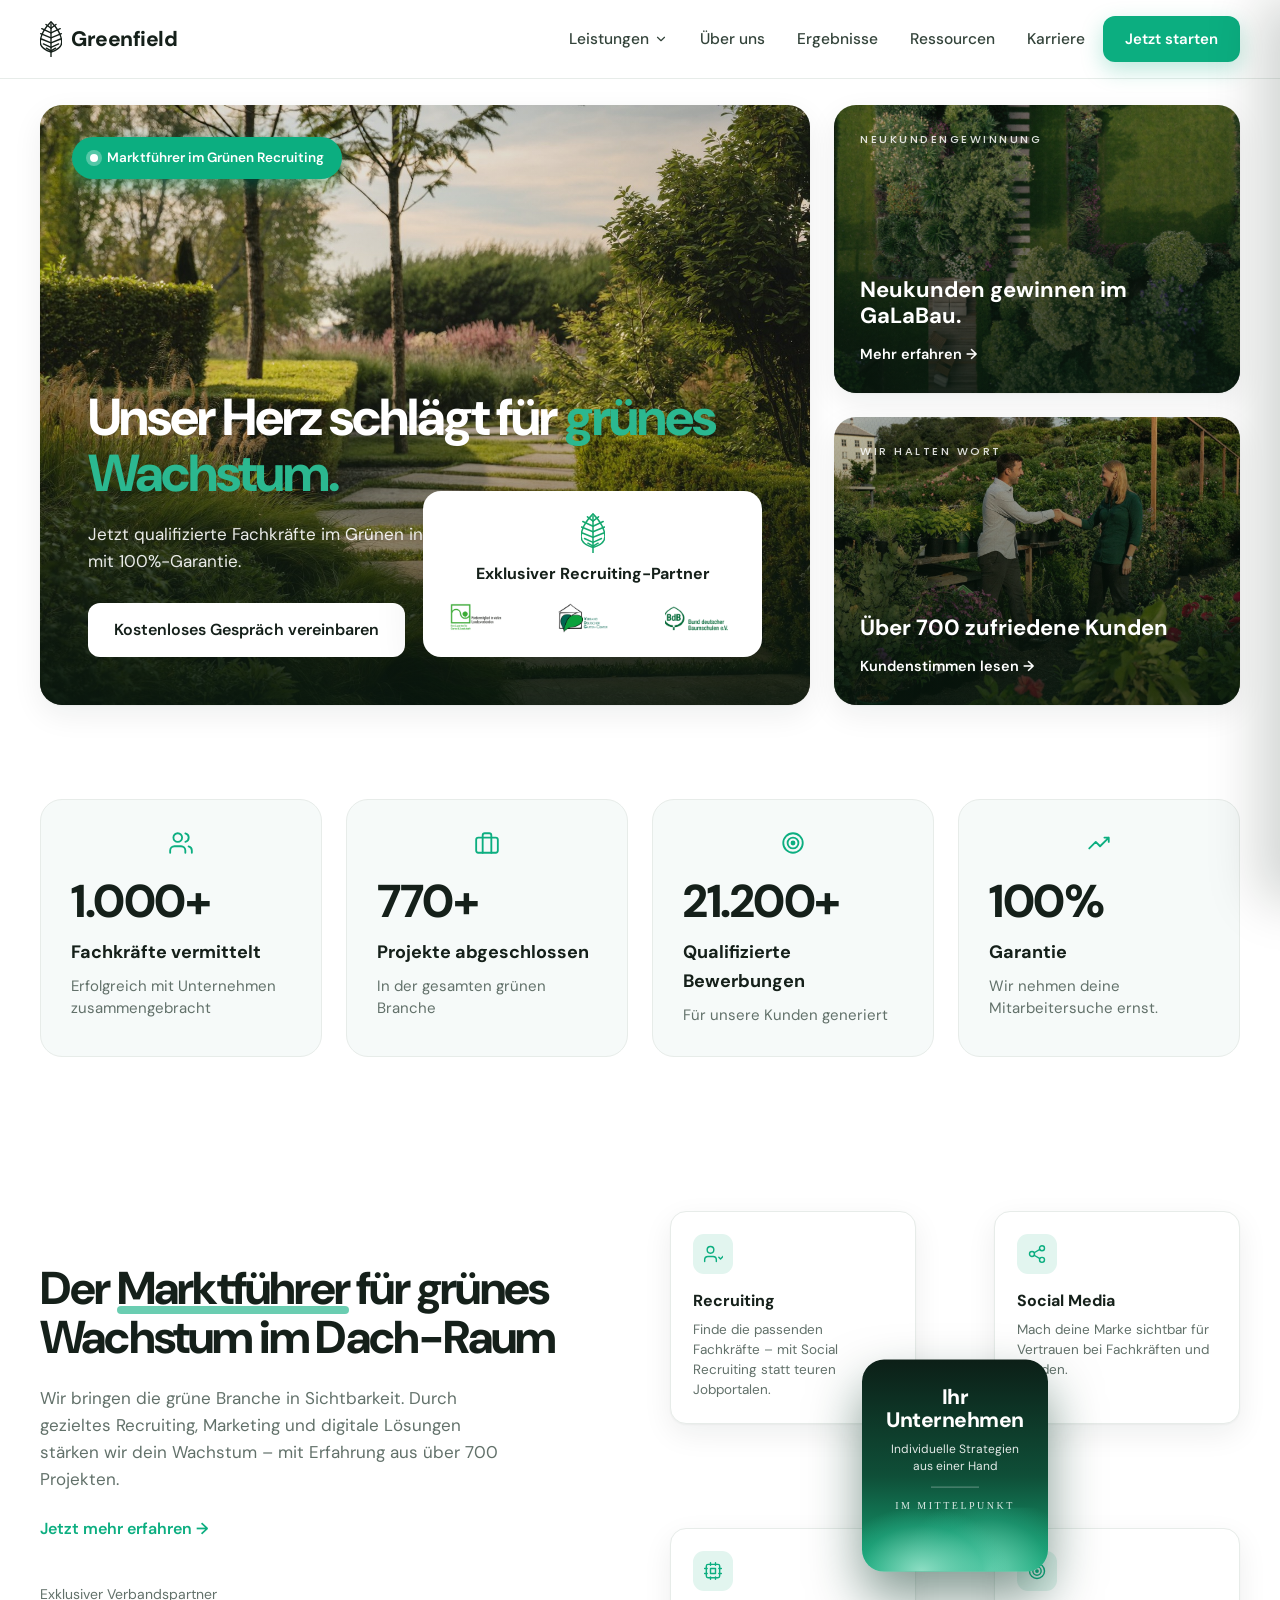
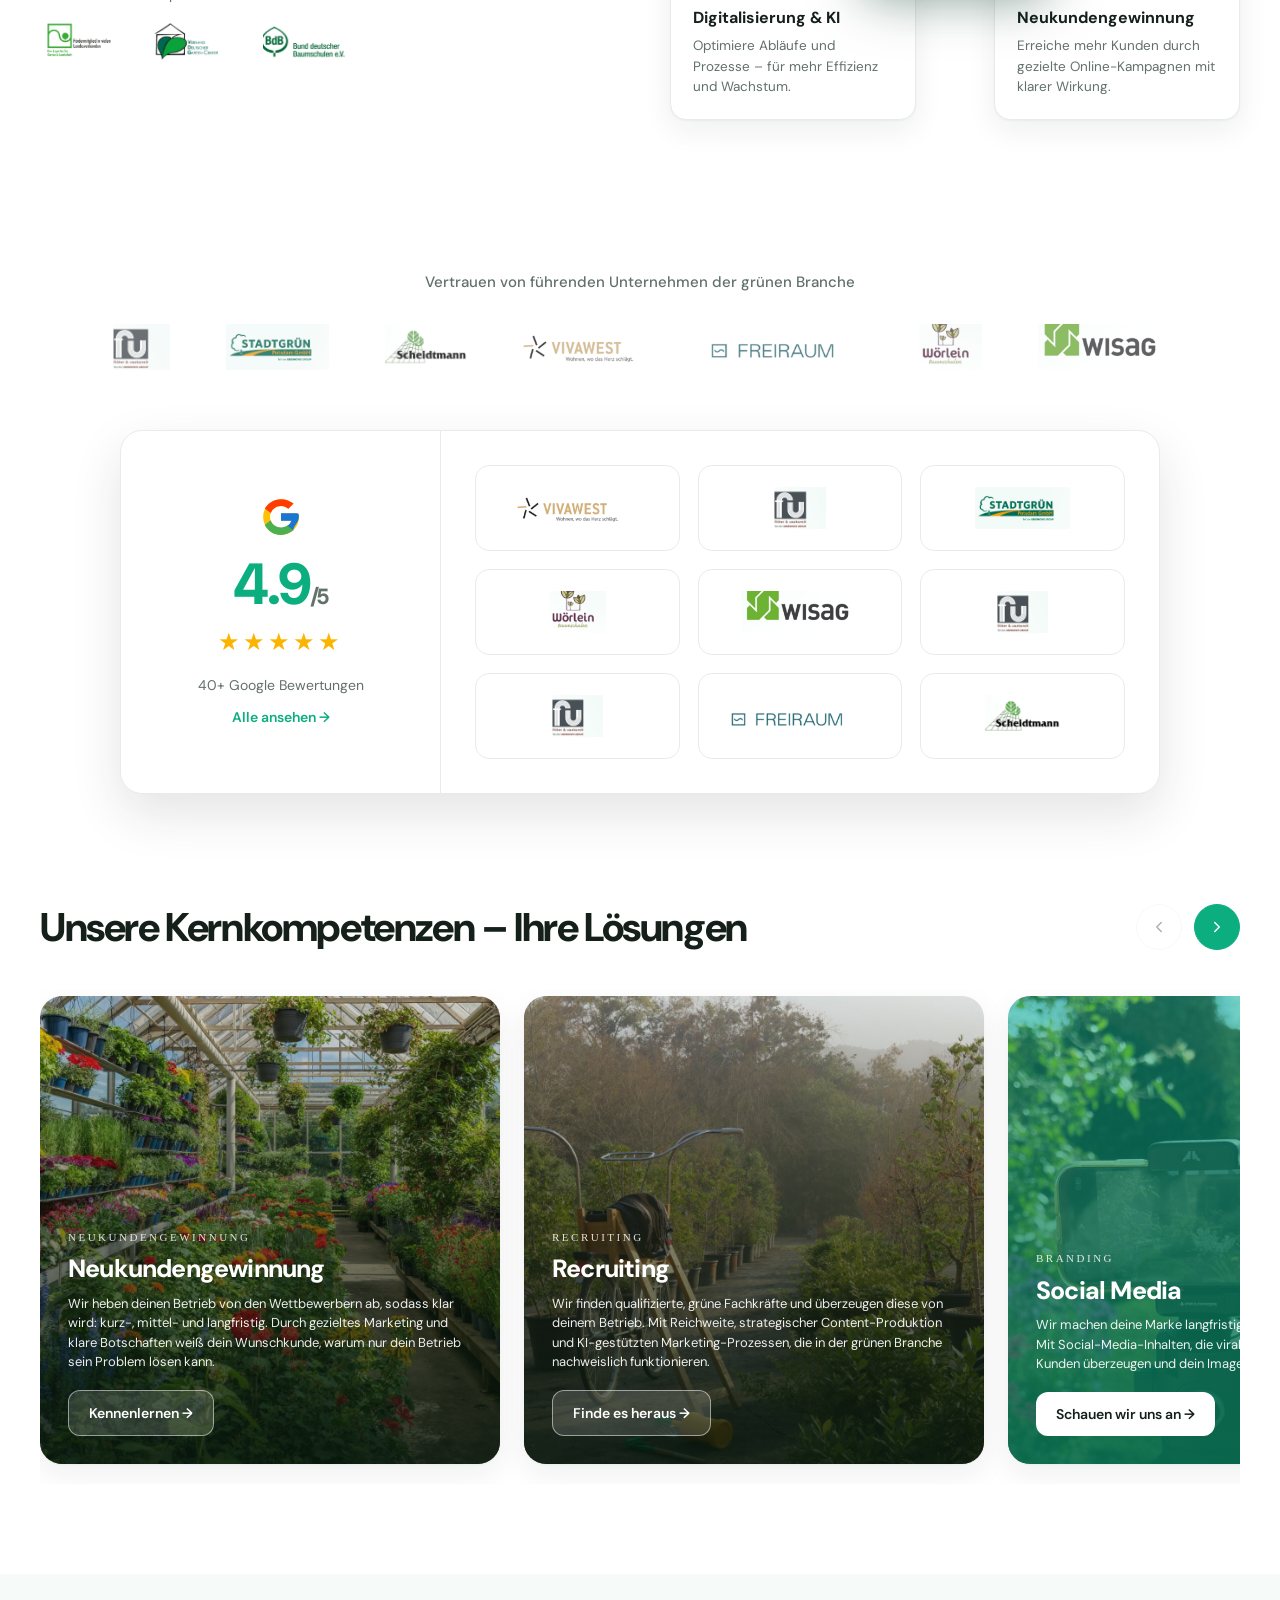
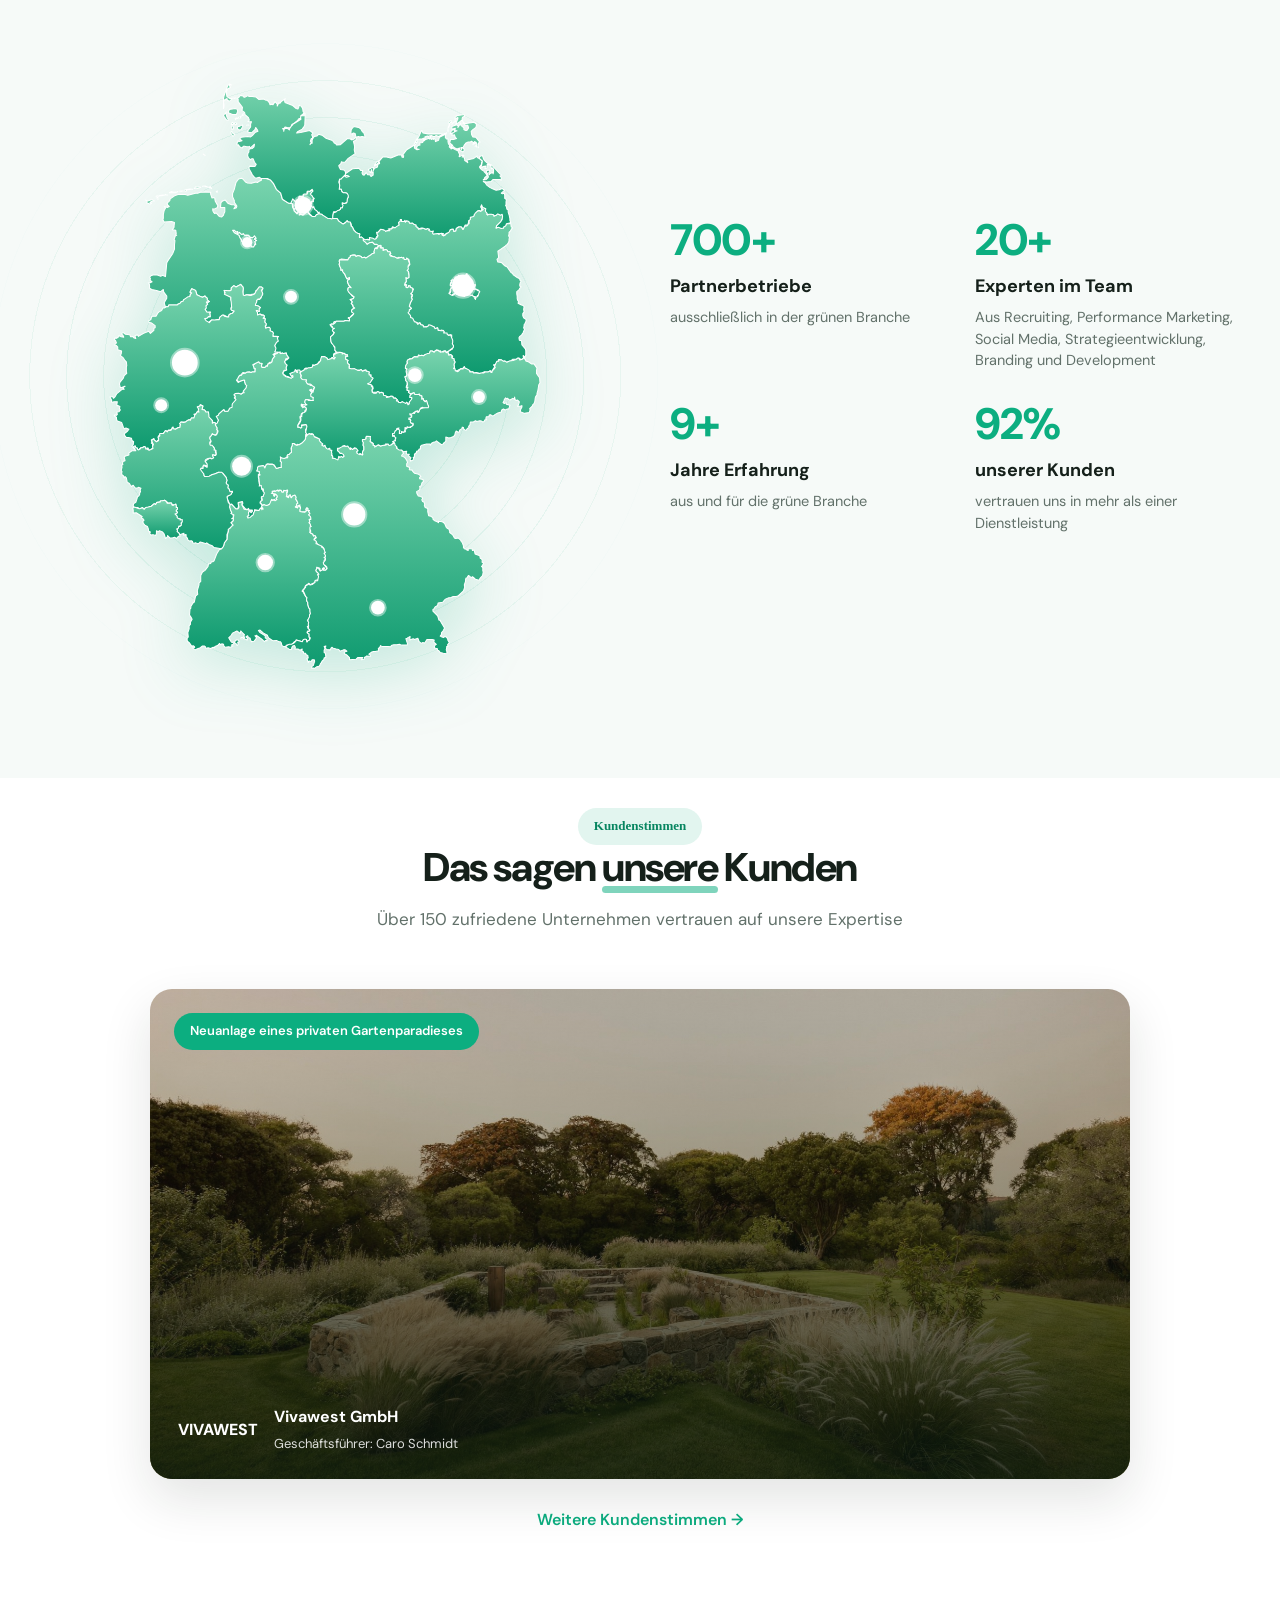
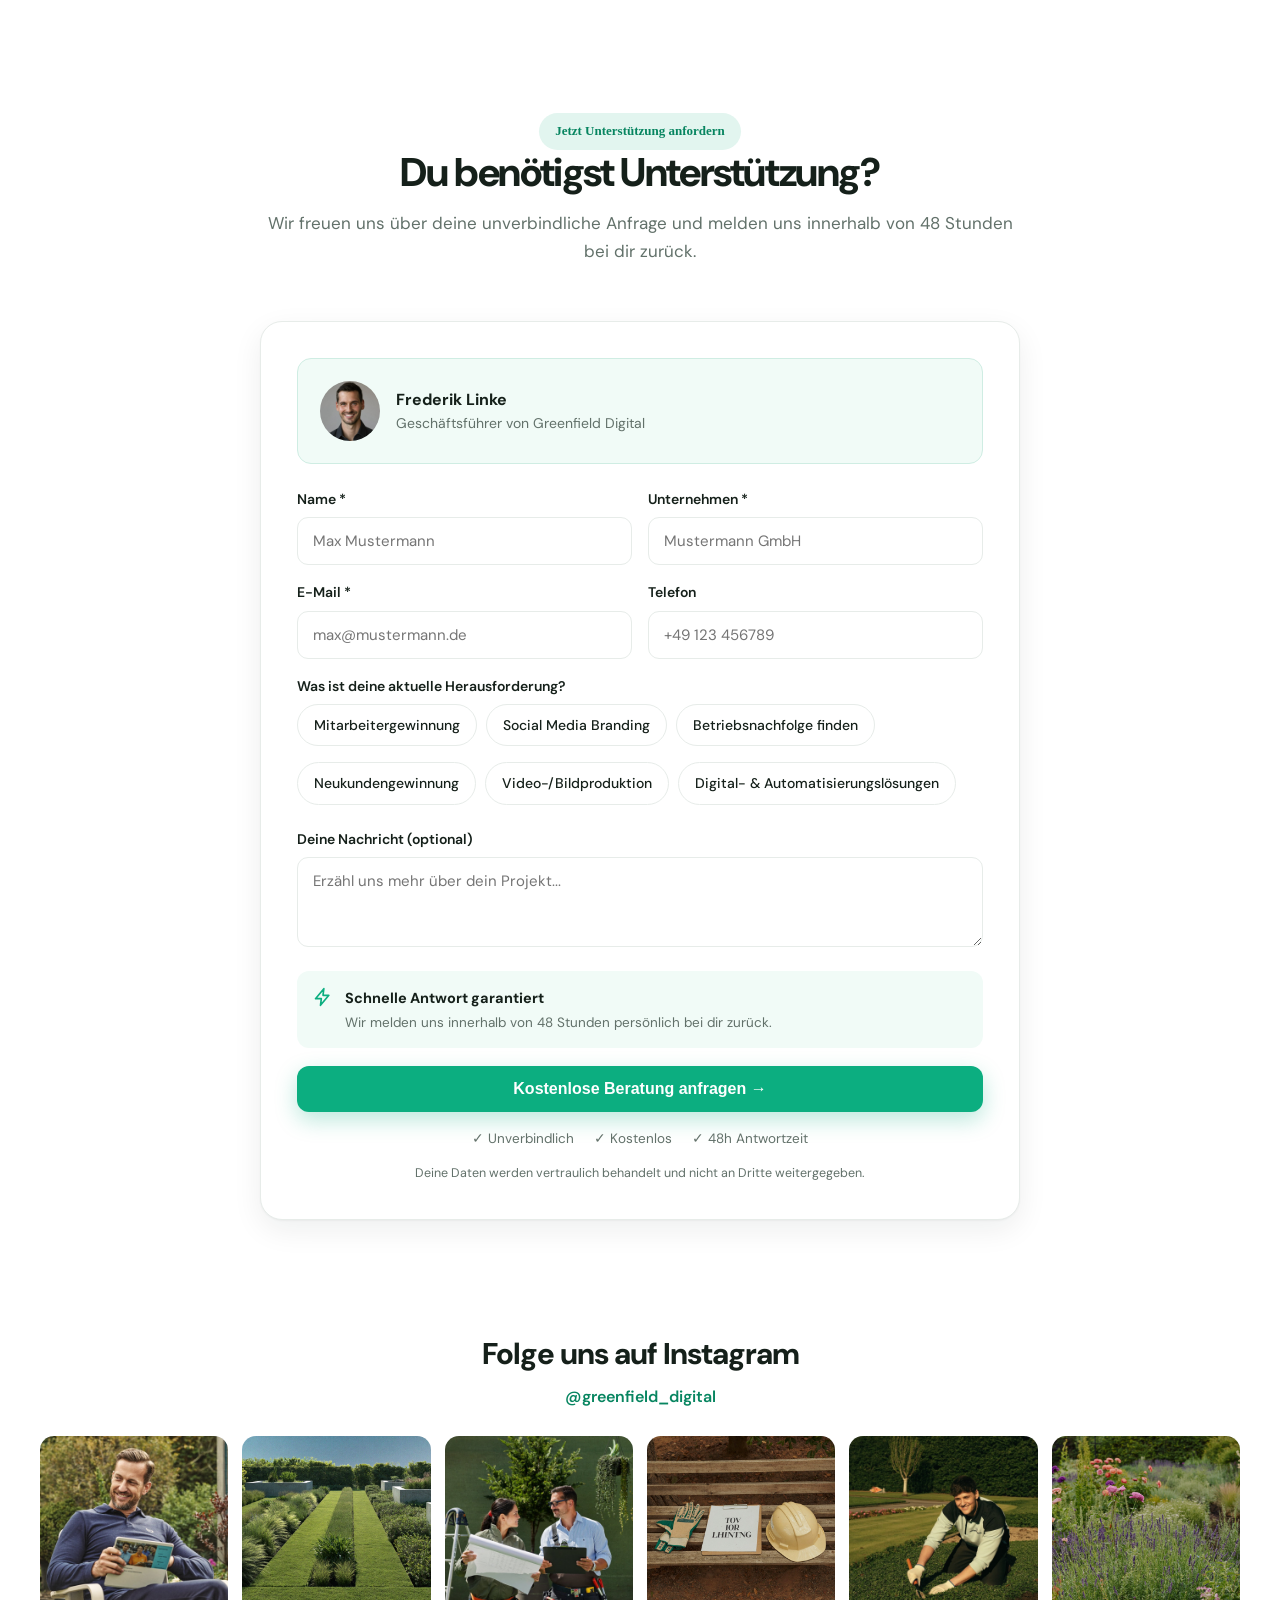
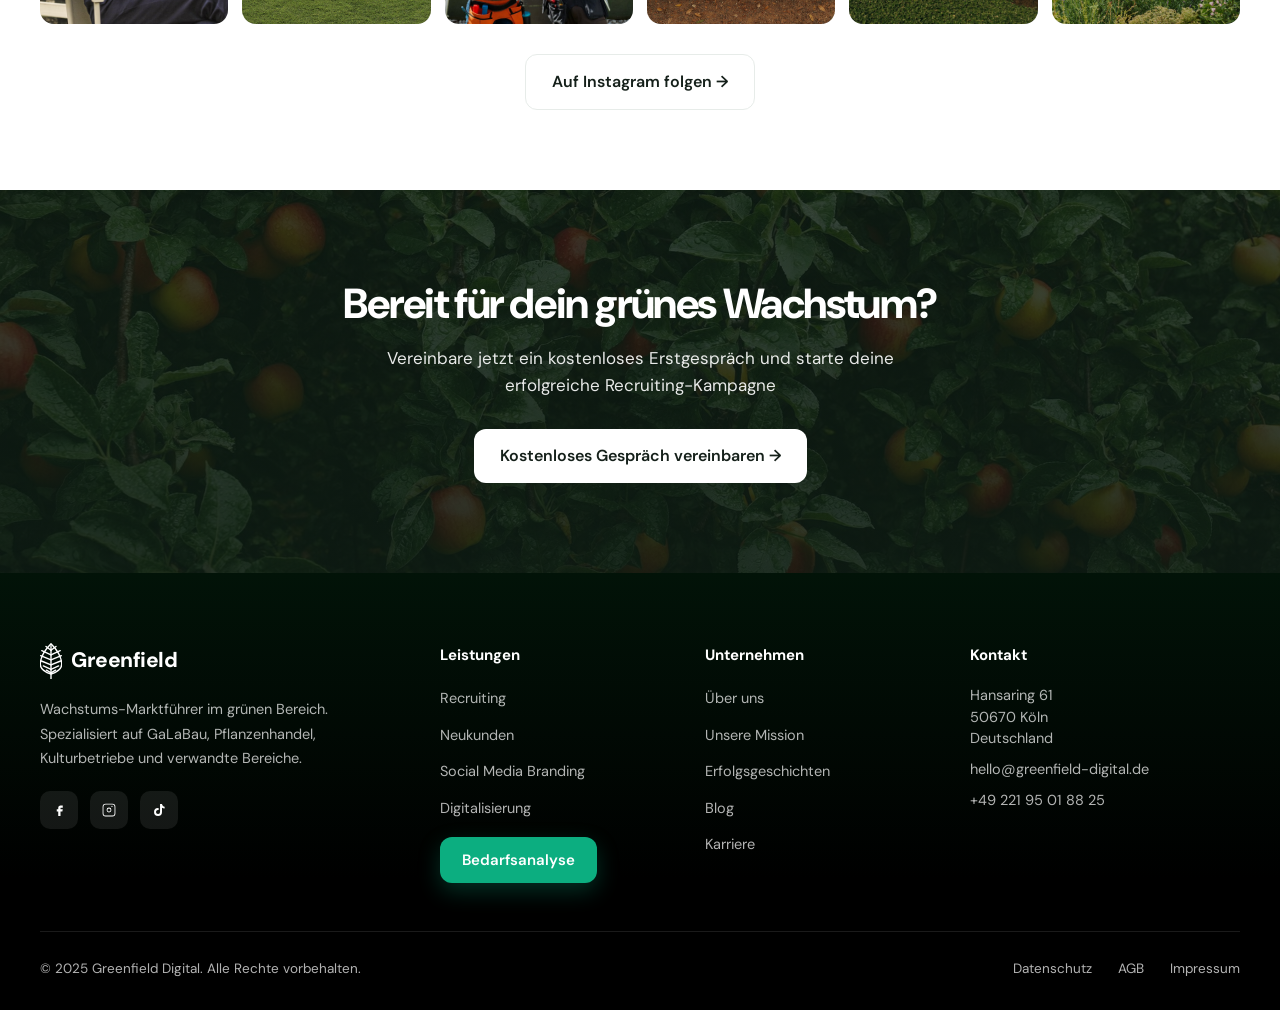
==== commit 9a37620b: "Animationen, echte Logos, pulsierende Karte, funktionierendes Karussell & Instagram-Anbindung - Deut" ====
--- a/index.html
+++ b/index.html
@@ -14,6 +14,8 @@
 <meta property="og:url" content="https://greenfield-digital.de/">
 <meta property="og:image" content="https://greenfield-digital.de/assets/hero-home.jpg">
 <link rel="icon" href="assets/favicon.svg" type="image/svg+xml">
+<link rel="icon" href="assets/favicon.png" type="image/png">
+<link rel="apple-touch-icon" href="assets/apple-touch-icon.png">
 <link rel="preconnect" href="https://fonts.googleapis.com">
 <link rel="preconnect" href="https://fonts.gstatic.com" crossorigin>
 <link href="https://fonts.googleapis.com/css2?family=DM+Sans:opsz,wght@9..40,400;9..40,500;9..40,600;9..40,700;9..40,800&family=Poppins:wght@500;600&display=swap" rel="stylesheet">
@@ -25,7 +27,7 @@
 <header>
   <div class="wrap nav">
     <a href="index.html" class="brand">
-      <span class="mark"><svg viewBox="0 0 32 32" fill="none" stroke="currentColor" stroke-width="2" stroke-linecap="round" stroke-linejoin="round"><path d="M16 3C9 9 8 18 16 27 24 18 23 9 16 3Z"/><path d="M16 7V30"/><path d="M16 10 10.5 8M16 10 21.5 8M16 14 9.5 11.5M16 14 22.5 11.5M16 18 10 15.5M16 18 22 15.5M16 22 11 19.5M16 22 21 19.5"/></svg></span>
+      <span class="mark"><svg viewBox="0 0 56 94" fill="none" stroke="currentColor" stroke-width="3.6" stroke-linecap="round" stroke-linejoin="round"><path d="M28 2 C40 14 55 32 56 54 C56.6 66 45 76 28 81 C11 76 -0.6 66 0 54 C1 32 16 14 28 2 Z"/><path d="M28 7 V94"/><path d="M28 19 L41 9 M28 31 L52 20 M28 44 L55 33 M28 57 L53 47 M28 69 L48 60 M28 78 L40 71"/><path d="M28 19 L15 9 M28 31 L4 20 M28 44 L1 33 M28 57 L3 47 M28 69 L8 60 M28 78 L16 71"/></svg></span>
       <span class="txt-single">Greenfield</span>
     </a>
     <div class="sp"></div>
@@ -77,7 +79,7 @@
         <p>Jetzt qualifizierte Fachkräfte im Grünen in 45 Tagen einstellen mit 100%-Garantie.</p>
         <div><a href="#kontakt" class="btn btn-white">Kostenloses Gespräch vereinbaren</a></div>
         <div class="hero-partner">
-          <span class="hp-leaf"><svg viewBox="0 0 32 32" fill="none" stroke="#16A86F" stroke-width="2" stroke-linecap="round" stroke-linejoin="round"><path d="M16 3C9 9 8 18 16 27 24 18 23 9 16 3Z"/><path d="M16 7V30"/><path d="M16 10 10.5 8M16 10 21.5 8M16 14 9.5 11.5M16 14 22.5 11.5M16 18 10 15.5M16 18 22 15.5M16 22 11 19.5M16 22 21 19.5"/></svg></span>
+          <span class="hp-leaf"><svg viewBox="0 0 56 94" fill="none" stroke="#16A86F" stroke-width="3.6" stroke-linecap="round" stroke-linejoin="round"><path d="M28 2 C40 14 55 32 56 54 C56.6 66 45 76 28 81 C11 76 -0.6 66 0 54 C1 32 16 14 28 2 Z"/><path d="M28 7 V94"/><path d="M28 19 L41 9 M28 31 L52 20 M28 44 L55 33 M28 57 L53 47 M28 69 L48 60 M28 78 L40 71"/><path d="M28 19 L15 9 M28 31 L4 20 M28 44 L1 33 M28 57 L3 47 M28 69 L8 60 M28 78 L16 71"/></svg></span>
           <div class="hp-head">Exklusiver Recruiting-Partner</div>
           <div class="hp-logos"><img src="assets/partner-1.png" alt="Fördermitglied in vielen Landesverbänden"><img src="assets/partner-2.png" alt="Verband Deutscher Garten-Center"><img src="assets/partner-3.png" alt="Bund deutscher Baumschulen e.V."></div>
         </div>
@@ -91,8 +93,8 @@
             <a class="lnk" href="neukundengewinnung.html">Mehr erfahren →</a>
           </div>
         </div>
-        <div class="hero-card green">
-          <span class="qicon"><svg viewBox="0 0 24 24" width="30" height="30"><defs><linearGradient id="hrt" x1="0" y1="0" x2="0" y2="1"><stop offset="0" stop-color="#7BE06A"/><stop offset="1" stop-color="#16A34A"/></linearGradient></defs><path d="M12 21.3 4.2 13.4a5 5 0 0 1 7.1-7.1l.7.7.7-.7a5 5 0 0 1 7.1 7.1Z" fill="url(#hrt)"/><path d="M8.4 7.6a3 3 0 0 0-2.3 2.1" fill="none" stroke="rgba(255,255,255,.7)" stroke-width="1.4" stroke-linecap="round"/></svg></span>
+        <div class="hero-card photo">
+          <img src="assets/kunden-700.jpg" alt="Zufriedene Kunden – Handschlag in der Baumschule">
           <span class="lbl">Wir halten Wort</span>
           <div>
             <h3>Über 700 zufriedene Kunden</h3>
@@ -150,6 +152,12 @@
         </div>
       </div>
       <div class="mf-cluster rv">
+        <svg class="mf-lines" viewBox="0 0 100 100" preserveAspectRatio="none" aria-hidden="true">
+          <line x1="50" y1="50" x2="23" y2="22"/>
+          <line x1="50" y1="50" x2="77" y2="22"/>
+          <line x1="50" y1="50" x2="23" y2="78"/>
+          <line x1="50" y1="50" x2="77" y2="78"/>
+        </svg>
         <div class="mf-mini">
           <div class="ic"><svg viewBox="0 0 24 24" fill="none" stroke-width="1.7"><path d="M16 21v-2a4 4 0 0 0-4-4H6a4 4 0 0 0-4 4v2M9 11a4 4 0 1 0 0-8 4 4 0 0 0 0 8ZM19 16l2 2 4-4" stroke-linecap="round" stroke-linejoin="round"/></svg></div>
           <b>Recruiting</b>
@@ -361,14 +369,16 @@
 <section class="insta">
   <div class="wrap">
     <h2>Folge uns auf Instagram</h2>
+    <a class="insta-handle" href="https://www.instagram.com/greenfield_digital/" target="_blank" rel="noopener">@greenfield_digital</a>
     <div class="insta-grid">
-      <a href="#"><img src="assets/feature-1.jpg" alt=""></a>
-      <a href="#"><img src="assets/blog-1.jpg" alt=""><span class="ig"><svg viewBox="0 0 24 24" fill="none" stroke="#fff" stroke-width="1.7"><rect x="3" y="3" width="18" height="18" rx="5"/><circle cx="12" cy="12" r="4"/><circle cx="17.5" cy="6.5" r="1" fill="#fff" stroke="none"/></svg></span></a>
-      <a href="#"><img src="assets/feature-2.jpg" alt=""></a>
-      <a href="#"><img src="assets/blog-2.jpg" alt=""></a>
-      <a href="#"><img src="assets/feature-3.jpg" alt=""></a>
-      <a href="#"><img src="assets/blog-3.jpg" alt=""></a>
-    </div>
+      <a href="https://www.instagram.com/greenfield_digital/" target="_blank" rel="noopener"><img src="assets/feature-1.jpg" alt="Greenfield Digital auf Instagram"><span class="ig"><svg viewBox="0 0 24 24" fill="none" stroke="#fff" stroke-width="1.7"><rect x="3" y="3" width="18" height="18" rx="5"/><circle cx="12" cy="12" r="4"/><circle cx="17.5" cy="6.5" r="1" fill="#fff" stroke="none"/></svg></span></a>
+      <a href="https://www.instagram.com/greenfield_digital/" target="_blank" rel="noopener"><img src="assets/blog-1.jpg" alt="Greenfield Digital auf Instagram"><span class="ig"><svg viewBox="0 0 24 24" fill="none" stroke="#fff" stroke-width="1.7"><rect x="3" y="3" width="18" height="18" rx="5"/><circle cx="12" cy="12" r="4"/><circle cx="17.5" cy="6.5" r="1" fill="#fff" stroke="none"/></svg></span></a>
+      <a href="https://www.instagram.com/greenfield_digital/" target="_blank" rel="noopener"><img src="assets/feature-2.jpg" alt="Greenfield Digital auf Instagram"><span class="ig"><svg viewBox="0 0 24 24" fill="none" stroke="#fff" stroke-width="1.7"><rect x="3" y="3" width="18" height="18" rx="5"/><circle cx="12" cy="12" r="4"/><circle cx="17.5" cy="6.5" r="1" fill="#fff" stroke="none"/></svg></span></a>
+      <a href="https://www.instagram.com/greenfield_digital/" target="_blank" rel="noopener"><img src="assets/blog-2.jpg" alt="Greenfield Digital auf Instagram"><span class="ig"><svg viewBox="0 0 24 24" fill="none" stroke="#fff" stroke-width="1.7"><rect x="3" y="3" width="18" height="18" rx="5"/><circle cx="12" cy="12" r="4"/><circle cx="17.5" cy="6.5" r="1" fill="#fff" stroke="none"/></svg></span></a>
+      <a href="https://www.instagram.com/greenfield_digital/" target="_blank" rel="noopener"><img src="assets/feature-3.jpg" alt="Greenfield Digital auf Instagram"><span class="ig"><svg viewBox="0 0 24 24" fill="none" stroke="#fff" stroke-width="1.7"><rect x="3" y="3" width="18" height="18" rx="5"/><circle cx="12" cy="12" r="4"/><circle cx="17.5" cy="6.5" r="1" fill="#fff" stroke="none"/></svg></span></a>
+      <a href="https://www.instagram.com/greenfield_digital/" target="_blank" rel="noopener"><img src="assets/blog-3.jpg" alt="Greenfield Digital auf Instagram"><span class="ig"><svg viewBox="0 0 24 24" fill="none" stroke="#fff" stroke-width="1.7"><rect x="3" y="3" width="18" height="18" rx="5"/><circle cx="12" cy="12" r="4"/><circle cx="17.5" cy="6.5" r="1" fill="#fff" stroke="none"/></svg></span></a>
+    </div>
+    <a class="btn btn-ghost insta-cta" href="https://www.instagram.com/greenfield_digital/" target="_blank" rel="noopener">Auf Instagram folgen →</a>
   </div>
 </section>
 
@@ -387,7 +397,7 @@
   <div class="wrap">
     <div class="foot-grid">
       <div class="foot-brand">
-        <div class="brand"><span class="mark"><svg viewBox="0 0 32 32" fill="none" stroke="currentColor" stroke-width="2" stroke-linecap="round" stroke-linejoin="round"><path d="M16 3C9 9 8 18 16 27 24 18 23 9 16 3Z"/><path d="M16 7V30"/><path d="M16 10 10.5 8M16 10 21.5 8M16 14 9.5 11.5M16 14 22.5 11.5M16 18 10 15.5M16 18 22 15.5M16 22 11 19.5M16 22 21 19.5"/></svg></span><span class="txt-single">Greenfield</span></div>
+        <div class="brand"><span class="mark"><svg viewBox="0 0 56 94" fill="none" stroke="currentColor" stroke-width="3.6" stroke-linecap="round" stroke-linejoin="round"><path d="M28 2 C40 14 55 32 56 54 C56.6 66 45 76 28 81 C11 76 -0.6 66 0 54 C1 32 16 14 28 2 Z"/><path d="M28 7 V94"/><path d="M28 19 L41 9 M28 31 L52 20 M28 44 L55 33 M28 57 L53 47 M28 69 L48 60 M28 78 L40 71"/><path d="M28 19 L15 9 M28 31 L4 20 M28 44 L1 33 M28 57 L3 47 M28 69 L8 60 M28 78 L16 71"/></svg></span><span class="txt-single">Greenfield</span></div>
         <p>Wachstums-Marktführer im grünen Bereich. Spezialisiert auf GaLaBau, Pflanzenhandel, Kulturbetriebe und verwandte Bereiche.</p>
         <div class="foot-soc">
           <a href="#" aria-label="Facebook"><svg viewBox="0 0 24 24"><path d="M14 9h3V6h-3c-1.7 0-3 1.3-3 3v2H9v3h2v6h3v-6h2.5l.5-3H14V9.5c0-.3.2-.5.5-.5Z"/></svg></a>
@@ -471,6 +481,19 @@
   });
 }
 wireForm('leadForm','formOk','https://hook.eu1.make.com/1vmdn2c448cipbaicb2u9hqym6jl8fdk');
+// Kernkompetenzen-Karussell (Pfeile + Scroll-Snap)
+(function(){
+  var track=document.querySelector('.kk-track');if(!track)return;
+  var nav=document.querySelectorAll('.kk-nav button');var prev=nav[0],next=nav[1];
+  function step(){var card=track.querySelector('.kk-card');return card?card.getBoundingClientRect().width+24:360;}
+  function update(){if(!prev||!next)return;var max=track.scrollWidth-track.clientWidth-4;
+    prev.disabled=track.scrollLeft<=4;next.disabled=track.scrollLeft>=max;
+    prev.classList.toggle('act',!prev.disabled&&track.scrollLeft>4);
+    next.classList.toggle('act',!next.disabled);}
+  if(prev)prev.addEventListener('click',function(){track.scrollBy({left:-step(),behavior:'smooth'});});
+  if(next)next.addEventListener('click',function(){track.scrollBy({left:step(),behavior:'smooth'});});
+  track.addEventListener('scroll',update);window.addEventListener('resize',update);update();
+})();
 // Deutschlandkarte (gefüllt, mit Standort-Punkten)
 (function(){
   var el=document.getElementById('deMapHome');
--- a/assets/site.css
+++ b/assets/site.css
@@ -39,8 +39,8 @@
 header{position:sticky;top:0;z-index:60;background:rgba(255,255,255,.86);backdrop-filter:blur(12px);border-bottom:1px solid var(--line)}
 .nav{display:flex;align-items:center;gap:16px;height:78px}
 .brand{display:flex;align-items:center;gap:9px;font-weight:800;font-size:23px;letter-spacing:-.5px;color:var(--ink)}
-.brand .mark{width:30px;height:34px;display:grid;place-items:center}
-.brand .mark svg{width:30px;height:34px;display:block}
+.brand .mark{width:22px;height:36px;display:grid;place-items:center}
+.brand .mark svg{width:22px;height:36px;display:block}
 .brand small{font-weight:500;color:var(--muted);letter-spacing:2px;font-size:12px;text-transform:uppercase}
 .brand .txt{display:flex;flex-direction:column;line-height:1}
 .nav .sp{flex:1}
@@ -160,7 +160,12 @@
 .map-vis::before{content:"";position:absolute;width:118%;padding-bottom:118%;left:50%;top:50%;transform:translate(-50%,-50%);border-radius:50%;background:repeating-radial-gradient(circle at center,transparent 0 36px,rgba(12,174,128,.07) 36px 37px);-webkit-mask:radial-gradient(circle at center,#000 60%,transparent 72%);mask:radial-gradient(circle at center,#000 60%,transparent 72%);z-index:0}
 .map-vis .degeo{position:relative;z-index:1;width:78%;max-width:430px;height:auto;overflow:visible;filter:drop-shadow(0 18px 34px rgba(12,174,128,.22))}
 .map-vis .de-states path{fill:url(#deg-home);stroke:#fff;stroke-width:2.4;stroke-linejoin:round}
-.map-vis .de-dots circle{fill:#fff;stroke:rgba(255,255,255,.4);stroke-width:9}
+.map-vis .de-dots circle{fill:#fff;stroke:rgba(255,255,255,.45);stroke-width:9;transform-box:fill-box;transform-origin:center;animation:dotPulse 2.8s ease-in-out infinite}
+.map-vis .de-dots circle:nth-child(3n){animation-delay:.5s}
+.map-vis .de-dots circle:nth-child(3n+1){animation-delay:1.1s}
+.map-vis .de-dots circle:nth-child(4n){animation-delay:1.7s}
+@keyframes dotPulse{0%,100%{transform:scale(1);opacity:.95}50%{transform:scale(1.3);opacity:.62}}
+@media (prefers-reduced-motion:reduce){.map-vis .de-dots circle{animation:none}}
 .map-stats{display:grid;grid-template-columns:1fr 1fr;gap:30px 40px}
 .map-stat .num{font-size:44px;font-weight:800;color:var(--green);letter-spacing:-1.5px;line-height:1}
 .map-stat .t{font-weight:700;font-size:18px;margin:10px 0 6px}
@@ -183,6 +188,19 @@
 .icards{display:grid;gap:22px}
 .icards.c3{grid-template-columns:repeat(3,1fr)}
 .icards.c2{grid-template-columns:repeat(2,1fr)}
+.icards.c4{grid-template-columns:repeat(4,1fr)}
+/* animated process flow */
+.icards.flow{position:relative}
+.icards.flow::before{content:"";position:absolute;top:84px;left:13%;right:13%;height:3px;z-index:0;border-radius:3px;background:linear-gradient(90deg,var(--green-glow),var(--green));-webkit-mask:repeating-linear-gradient(90deg,#000 0 16px,transparent 16px 30px);mask:repeating-linear-gradient(90deg,#000 0 16px,transparent 16px 30px);-webkit-mask-size:30px 100%;mask-size:30px 100%;animation:flowDash 1s linear infinite;opacity:.6}
+@keyframes flowDash{to{-webkit-mask-position:30px 0;mask-position:30px 0}}
+.icards.flow .icard{z-index:1}
+.icards.flow .ic{animation:icPulse 2.6s ease-in-out infinite}
+.icards.flow .icard:nth-child(2) .ic{animation-delay:.45s}
+.icards.flow .icard:nth-child(3) .ic{animation-delay:.9s}
+.icards.flow .icard:nth-child(4) .ic{animation-delay:1.35s}
+@keyframes icPulse{0%,100%{box-shadow:0 8px 18px rgba(12,174,128,.28);transform:translateY(0)}50%{box-shadow:0 12px 28px rgba(12,174,128,.55);transform:translateY(-3px)}}
+@media (max-width:880px){.icards.flow::before{display:none}}
+@media (prefers-reduced-motion:reduce){.icards.flow::before,.icards.flow .ic{animation:none}}
 .icard{background:#fff;border:1px solid var(--line);border-radius:var(--radius);padding:32px;transition:.2s;position:relative}
 .icard:hover{transform:translateY(-4px);box-shadow:var(--shadow-lg);border-color:var(--mint-line)}
 .icard .ic{width:52px;height:52px;border-radius:14px;background:linear-gradient(150deg,var(--green-glow),var(--green-2));display:grid;place-items:center;margin-bottom:20px;box-shadow:0 8px 18px rgba(12,174,128,.28)}
@@ -194,10 +212,15 @@
 .icards.soft .icard{background:var(--mint-2);border-color:var(--mint-line)}
 
 /* ---------- Numbered steps (timeline) ---------- */
-.steps{display:grid;gap:8px;max-width:760px;margin:0 auto}
-.step-row{display:flex;gap:22px;padding:22px 0;border-bottom:1px solid var(--line)}
+.steps{display:grid;gap:8px;max-width:760px;margin:0 auto;position:relative}
+.steps::before{content:"";position:absolute;left:23px;top:30px;bottom:30px;width:2px;background:linear-gradient(180deg,var(--green-glow),var(--green));opacity:.32;z-index:0}
+.steps::after{content:"";position:absolute;left:18.5px;width:11px;height:11px;border-radius:50%;background:var(--green);box-shadow:0 0 0 6px rgba(12,174,128,.16);z-index:1;animation:stepTravel 4.8s ease-in-out infinite}
+@keyframes stepTravel{0%{top:26px}100%{top:calc(100% - 36px)}}
+.step-row{display:flex;gap:22px;padding:22px 0;border-bottom:1px solid var(--line);position:relative;z-index:1}
 .step-row:last-child{border-bottom:0}
-.step-row .no{width:46px;height:46px;border-radius:50%;border:1.6px solid var(--green);color:var(--green);font-family:"Poppins";font-weight:600;display:grid;place-items:center;flex-shrink:0;font-size:15px}
+.step-row .no{width:46px;height:46px;border-radius:50%;border:1.6px solid var(--green);background:#fff;color:var(--green);font-family:"Poppins";font-weight:600;display:grid;place-items:center;flex-shrink:0;font-size:15px;transition:.25s}
+.step-row.in .no{background:var(--green);color:#fff;box-shadow:0 8px 18px rgba(12,174,128,.35)}
+@media (prefers-reduced-motion:reduce){.steps::after{animation:none}}
 .step-row h4{font-size:18px;font-weight:700;margin-bottom:5px}
 .step-row p{color:var(--muted);font-size:15px}
 
@@ -229,6 +252,9 @@
 .co-card:hover{transform:translateY(-4px);border-color:rgba(43,184,144,.4)}
 .co-card .co-head{height:128px;background:linear-gradient(160deg,#16331F 0%,#0A1C11 100%);display:grid;place-items:center;border-bottom:1px solid rgba(255,255,255,.06)}
 .co-card .co-logo{font-weight:800;font-size:17px;letter-spacing:.3px;color:#fff;text-align:center;padding:0 16px;line-height:1.2}
+.co-card .co-logo.has-img{padding:0}
+.co-card .co-logo.has-img img{display:block;max-height:56px;max-width:170px;width:auto;object-fit:contain;background:#fff;border-radius:11px;padding:11px 16px;box-shadow:0 8px 20px rgba(0,0,0,.28);transition:transform .25s}
+.co-card:hover .co-logo.has-img img{transform:scale(1.05)}
 .co-card .co-body{padding:24px 24px 28px;display:flex;flex-direction:column;flex:1}
 .co-card h4{font-size:16px;font-weight:700;margin:0 0 5px;line-height:1.3}
 .co-card .co-person{font-size:13.5px;color:var(--green-glow);margin-bottom:20px}
@@ -365,8 +391,8 @@
 
 /* ---------- Hero floating partner card ---------- */
 .hero-main .hero-partner{position:absolute;right:48px;bottom:48px;background:#fff;border-radius:18px;padding:22px 22px 18px;box-shadow:var(--shadow-lg);color:var(--ink);width:340px;max-width:44%;z-index:3;text-align:center}
-.hero-partner .hp-leaf{display:block;width:34px;height:38px;margin:0 auto 6px}
-.hero-partner .hp-leaf svg{width:34px;height:38px;display:block}
+.hero-partner .hp-leaf{display:block;width:24px;height:40px;margin:0 auto 8px}
+.hero-partner .hp-leaf svg{width:24px;height:40px;display:block}
 .hero-partner .hp-head{font-weight:700;font-size:16px;margin:0 0 16px;color:var(--ink)}
 .hero-partner .hp-logos{display:flex;align-items:center;justify-content:space-between;gap:12px}
 .hero-partner .hp-logos img{height:36px;width:auto;max-width:31%;object-fit:contain}
@@ -388,19 +414,23 @@
 .mf-part .lbl{font-size:14px;color:var(--muted);margin-bottom:16px;display:block}
 .mf-part .row{display:flex;align-items:center;gap:34px;flex-wrap:wrap}
 .mf-part .row img{height:46px;width:auto;object-fit:contain}
-.mf-cluster{position:relative;display:grid;grid-template-columns:1fr 1fr;gap:18px}
-.mf-mini{background:#fff;border:1px solid var(--line);border-radius:16px;padding:22px;box-shadow:var(--shadow);min-height:170px}
+.mf-cluster{position:relative;display:grid;grid-template-columns:1fr 1fr;gap:104px 78px}
+.mf-lines{position:absolute;inset:0;width:100%;height:100%;z-index:1;pointer-events:none;overflow:visible}
+.mf-lines line{stroke:var(--green);stroke-width:2;vector-effect:non-scaling-stroke;stroke-linecap:round;stroke-dasharray:4 6;opacity:.55;animation:mfFlow .85s linear infinite}
+@keyframes mfFlow{to{stroke-dashoffset:-10}}
+@media (prefers-reduced-motion:reduce){.mf-lines line{animation:none}}
+.mf-mini{position:relative;z-index:2;background:#fff;border:1px solid var(--line);border-radius:16px;padding:22px;box-shadow:var(--shadow);min-height:150px}
 .mf-mini .ic{width:40px;height:40px;border-radius:11px;background:var(--mint);display:grid;place-items:center;margin-bottom:14px}
 .mf-mini .ic svg{width:20px;height:20px;stroke:var(--green)}
 .mf-mini b{font-size:16px;display:block;margin-bottom:6px}
 .mf-mini p{font-size:13.5px;color:var(--muted);line-height:1.5}
-.mf-center{position:absolute;top:50%;left:50%;width:236px;min-height:330px;background:linear-gradient(180deg,#0C1F17 0%,#0F4F38 55%,#15A878 100%);color:#fff;border-radius:24px;padding:40px 26px 0;text-align:center;box-shadow:0 30px 60px rgba(8,53,38,.45);z-index:3;overflow:hidden;display:flex;flex-direction:column;align-items:center;transform:translate(-50%,-50%);animation:mfFloat 4.5s ease-in-out infinite}
+.mf-center{position:absolute;top:50%;left:50%;width:186px;min-height:0;background:linear-gradient(180deg,#0C1F17 0%,#0F4F38 55%,#15A878 100%);color:#fff;border-radius:22px;padding:26px 20px 58px;text-align:center;box-shadow:0 26px 52px rgba(8,53,38,.5);z-index:3;overflow:hidden;display:flex;flex-direction:column;align-items:center;transform:translate(-50%,-50%);animation:mfFloat 4.5s ease-in-out infinite}
 @keyframes mfFloat{0%,100%{transform:translate(-50%,-50%)}50%{transform:translate(-50%,calc(-50% - 12px))}}
-.mf-center h3{font-size:25px;font-weight:800;line-height:1.12;letter-spacing:-.5px}
-.mf-center p{font-size:13.5px;opacity:.88;margin:14px 0 0;line-height:1.45}
-.mf-center .mf-div{width:64px;height:1px;background:rgba(255,255,255,.35);margin:18px 0 14px}
-.mf-center .mf-mid{font-family:"Poppins";font-size:11px;letter-spacing:3px;opacity:.85}
-.mf-center .mf-hills{position:absolute;left:0;right:0;bottom:0;height:120px;background:
+.mf-center h3{font-size:21px;font-weight:800;line-height:1.1;letter-spacing:-.5px}
+.mf-center p{font-size:12px;opacity:.88;margin:9px 0 0;line-height:1.4}
+.mf-center .mf-div{width:48px;height:1px;background:rgba(255,255,255,.35);margin:13px 0 10px}
+.mf-center .mf-mid{font-family:"Poppins";font-size:10px;letter-spacing:2.5px;opacity:.85}
+.mf-center .mf-hills{position:absolute;left:0;right:0;bottom:0;height:64px;background:
   radial-gradient(60% 130% at 32% 100%,rgba(149,225,200,.95) 0%,rgba(45,184,144,.4) 55%,transparent 78%),
   radial-gradient(60% 150% at 68% 100%,rgba(120,214,184,.95) 0%,rgba(45,184,144,.35) 55%,transparent 80%);
   z-index:0}
@@ -418,8 +448,21 @@
 .greview-card .meta{color:var(--muted);font-size:14px;margin:12px 0 10px}
 .greview-card .ga{font-weight:600;color:var(--green);font-size:14px}
 .greview-card .gr-grid{flex:1;display:grid;grid-template-columns:repeat(3,1fr);gap:18px;padding:34px}
-.greview-card .gr-grid span{border:1px solid var(--line);border-radius:14px;display:grid;place-items:center;padding:16px;min-height:86px}
-.greview-card .gr-grid img{max-height:42px;max-width:82%;width:auto;object-fit:contain}
+.greview-card .gr-grid span{border:1px solid var(--line);border-radius:14px;display:grid;place-items:center;padding:16px;min-height:86px;background:#fff;transition:transform .28s cubic-bezier(.22,1,.36,1),box-shadow .28s,border-color .28s;opacity:0;transform:translateY(14px) scale(.96)}
+.greview-card.in .gr-grid span{opacity:1;transform:none}
+.greview-card .gr-grid span:nth-child(1){transition-delay:.04s}
+.greview-card .gr-grid span:nth-child(2){transition-delay:.10s}
+.greview-card .gr-grid span:nth-child(3){transition-delay:.16s}
+.greview-card .gr-grid span:nth-child(4){transition-delay:.22s}
+.greview-card .gr-grid span:nth-child(5){transition-delay:.28s}
+.greview-card .gr-grid span:nth-child(6){transition-delay:.34s}
+.greview-card .gr-grid span:nth-child(7){transition-delay:.40s}
+.greview-card .gr-grid span:nth-child(8){transition-delay:.46s}
+.greview-card .gr-grid span:nth-child(9){transition-delay:.52s}
+.greview-card .gr-grid span:hover{transform:translateY(-5px) scale(1.04);box-shadow:0 12px 26px rgba(12,174,128,.22);border-color:var(--green-glow)}
+.greview-card .gr-grid img{max-height:42px;max-width:82%;width:auto;object-fit:contain;transition:transform .28s}
+.greview-card .gr-grid span:hover img{transform:scale(1.08)}
+@media (prefers-reduced-motion:reduce){.greview-card .gr-grid span{opacity:1;transform:none;transition:none}}
 
 /* ---------- Kernkompetenzen carousel ---------- */
 .kk{padding:20px 0 90px}
@@ -430,8 +473,12 @@
 .kk-nav button svg{width:18px;height:18px}
 .kk-nav button:hover{border-color:var(--green);color:var(--green)}
 .kk-nav button.act{background:var(--green);border-color:var(--green);color:#fff}
-.kk-track{display:grid;grid-template-columns:repeat(4,1fr);gap:20px}
-.kk-card{position:relative;border-radius:var(--radius);overflow:hidden;min-height:418px;display:flex;flex-direction:column;justify-content:flex-end;padding:28px;color:#fff;box-shadow:var(--shadow)}
+.kk-nav button:disabled{opacity:.35;cursor:default}
+.kk-nav button:disabled:hover{border-color:var(--line);color:var(--ink)}
+.kk-track{display:flex;gap:24px;overflow-x:auto;scroll-snap-type:x mandatory;scroll-behavior:smooth;padding:6px 4px 20px;scrollbar-width:none;-ms-overflow-style:none}
+.kk-track::-webkit-scrollbar{display:none}
+.kk-card{scroll-snap-align:start;flex:0 0 clamp(300px,40%,460px);position:relative;border-radius:var(--radius);overflow:hidden;min-height:468px;display:flex;flex-direction:column;justify-content:flex-end;padding:28px;color:#fff;box-shadow:var(--shadow);transition:transform .25s,box-shadow .25s}
+.kk-card:hover{transform:translateY(-6px);box-shadow:var(--shadow-lg)}
 .kk-card img{position:absolute;inset:0;width:100%;height:100%;object-fit:cover;z-index:0}
 .kk-card::after{content:"";position:absolute;inset:0;background:linear-gradient(180deg,rgba(8,24,14,.12),rgba(8,24,14,.85));z-index:1}
 .kk-card.active::after{background:linear-gradient(180deg,rgba(12,174,128,.45),rgba(7,107,78,.92))}
@@ -461,13 +508,18 @@
 
 /* ---------- Instagram ---------- */
 .insta{padding:20px 0 80px;text-align:center}
-.insta h2{font-size:30px;font-weight:800;letter-spacing:-1px;margin-bottom:30px}
+.insta h2{font-size:30px;font-weight:800;letter-spacing:-1px;margin-bottom:6px}
+.insta-handle{display:inline-block;font-weight:600;color:var(--green-deep);text-decoration:none;margin-bottom:26px;transition:.2s}
+.insta-handle:hover{color:var(--green)}
 .insta-grid{display:grid;grid-template-columns:repeat(6,1fr);gap:14px}
 .insta-grid a{position:relative;border-radius:14px;overflow:hidden;aspect-ratio:1/1}
 .insta-grid img{width:100%;height:100%;object-fit:cover;transition:.3s}
 .insta-grid a:hover img{transform:scale(1.06)}
-.insta-grid .ig{position:absolute;inset:0;display:grid;place-items:center;background:rgba(15,122,64,.5)}
-.insta-grid .ig svg{width:30px;height:30px}
+.insta-grid .ig{position:absolute;inset:0;display:grid;place-items:center;background:rgba(15,122,64,.5);opacity:0;transition:opacity .3s}
+.insta-grid a:hover .ig{opacity:1}
+.insta-grid .ig svg{width:30px;height:30px;transform:scale(.8);transition:transform .3s}
+.insta-grid a:hover .ig svg{transform:scale(1)}
+.insta-cta{margin-top:30px}
 
 /* ---------- Reveal animation ---------- */
 .rv{opacity:0;transform:translateY(28px);transition:opacity .7s cubic-bezier(.2,.6,.2,1),transform .7s cubic-bezier(.2,.6,.2,1)}
@@ -488,7 +540,7 @@
   .hero-main h1{font-size:38px}
   .hero-c h1{font-size:42px}
   .stats-grid{grid-template-columns:repeat(2,1fr)}
-  .icards.c3,.icards.c2,.prices,.posts,.logo-grid{grid-template-columns:1fr 1fr}
+  .icards.c3,.icards.c2,.icards.c4,.prices,.posts,.logo-grid{grid-template-columns:1fr 1fr}
   .frow{grid-template-columns:1fr;gap:28px;margin-bottom:56px}
   .frow.rev .ftext{order:0}
   .map-grid,.contact-grid{grid-template-columns:1fr;gap:40px}
@@ -500,7 +552,7 @@
   .sec-head h2,.contact-left h2,.cta-inner h2{font-size:30px}
   .mf-grid{grid-template-columns:1fr;gap:44px}
   .mf-text h2{font-size:34px}
-  .kk-track{grid-template-columns:1fr 1fr}
+  .kk-card{flex-basis:58%}
   .insta-grid{grid-template-columns:repeat(3,1fr)}
   .greview-card{flex-direction:column}
   .greview-card .gr-left{flex:none;border-right:none;border-bottom:1px solid var(--line)}
@@ -510,14 +562,15 @@
   .hero-side{flex-direction:column}
   .hero-main{padding:30px}
   .hero-c h1{font-size:34px}
-  .stats-grid,.icards.c3,.icards.c2,.prices,.posts,.logo-grid,.co-grid,.jobs,.form-row,.foot-grid,.map-stats{grid-template-columns:1fr}
+  .stats-grid,.icards.c3,.icards.c2,.icards.c4,.prices,.posts,.logo-grid,.co-grid,.jobs,.form-row,.foot-grid,.map-stats{grid-template-columns:1fr}
   .grev{padding:30px}.vpartner{gap:24px}
   .review-box{padding:32px}
   .cta-inner{padding:60px 24px}
   .sec-head{margin-bottom:36px}
   .mf-cluster{grid-template-columns:1fr}
   .mf-center{position:static;transform:none;width:auto;margin:4px 0}
-  .kk-track,.insta-grid{grid-template-columns:1fr}
+  .kk-card{flex-basis:86%}
+  .insta-grid{grid-template-columns:1fr}
   .tst-card{aspect-ratio:4/5}
   .hero-main .hero-partner{position:static;right:auto;bottom:auto;max-width:none;margin-top:18px}
 }
